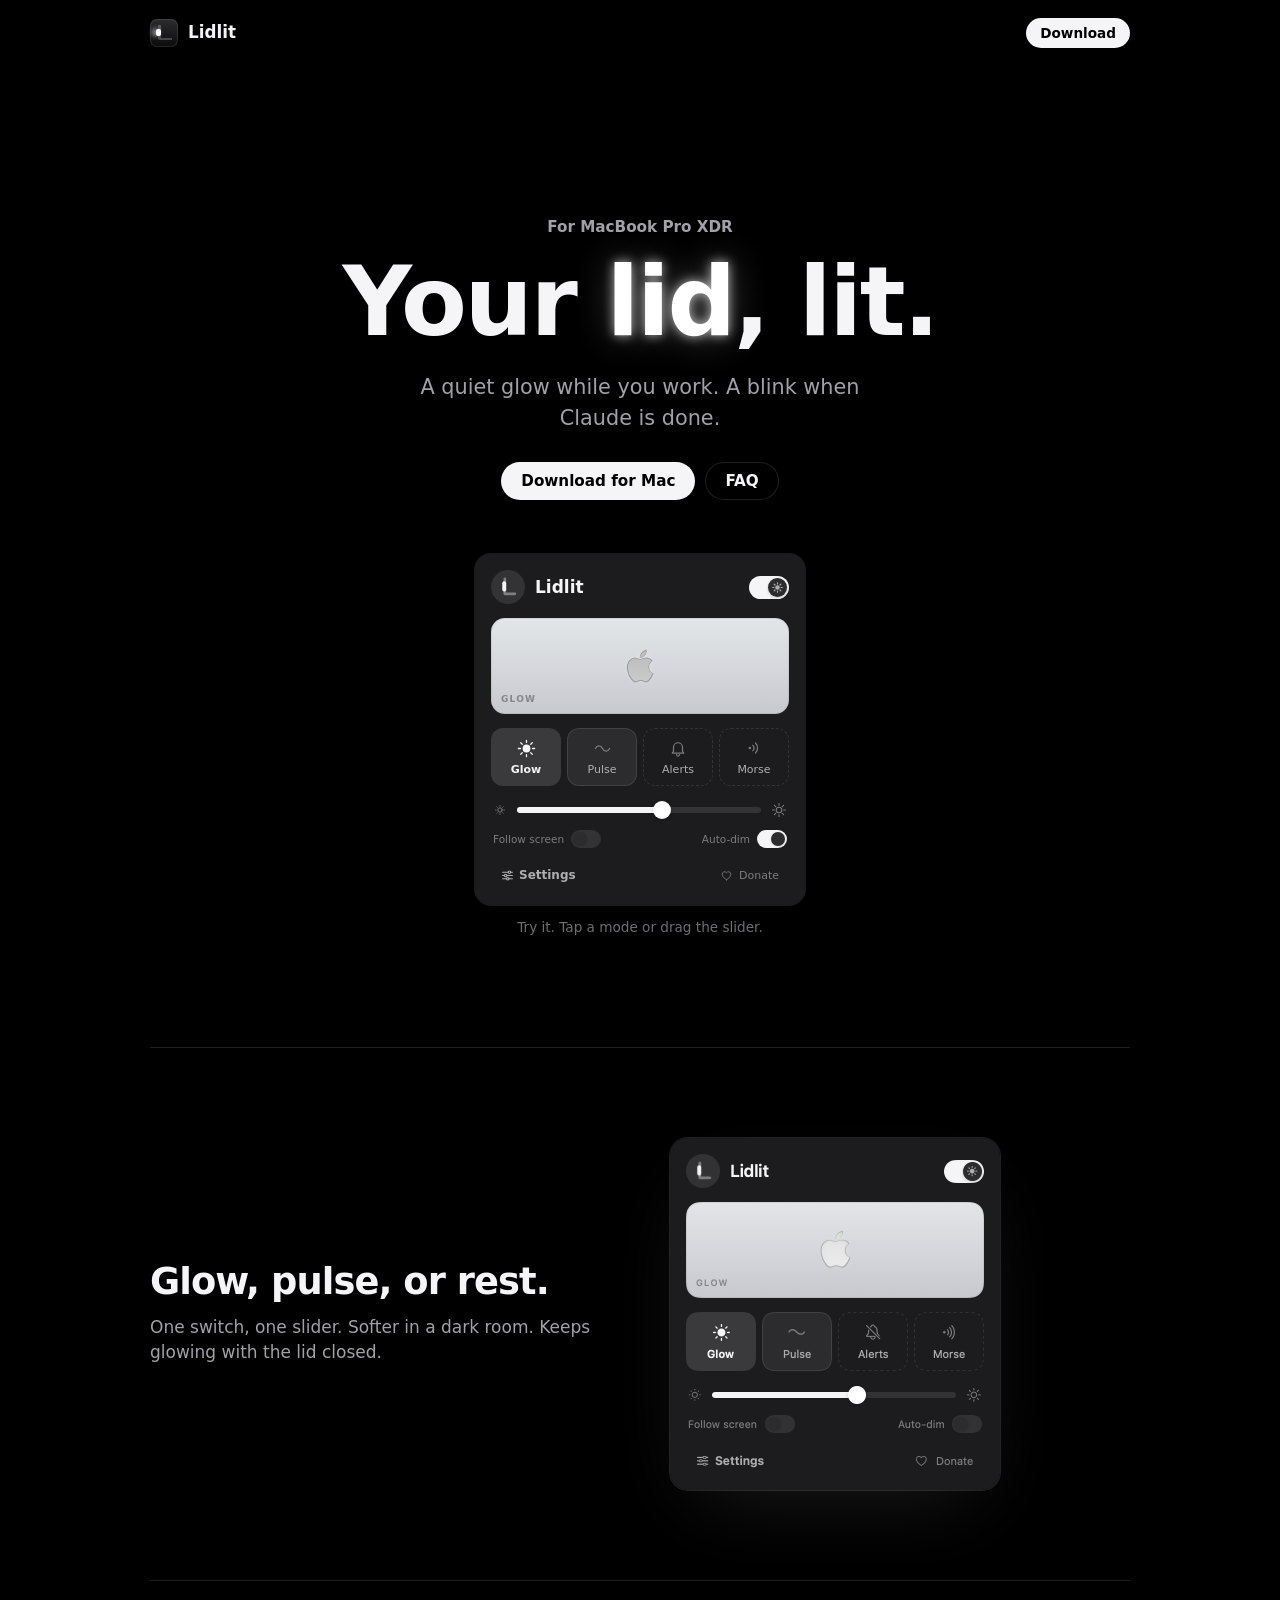
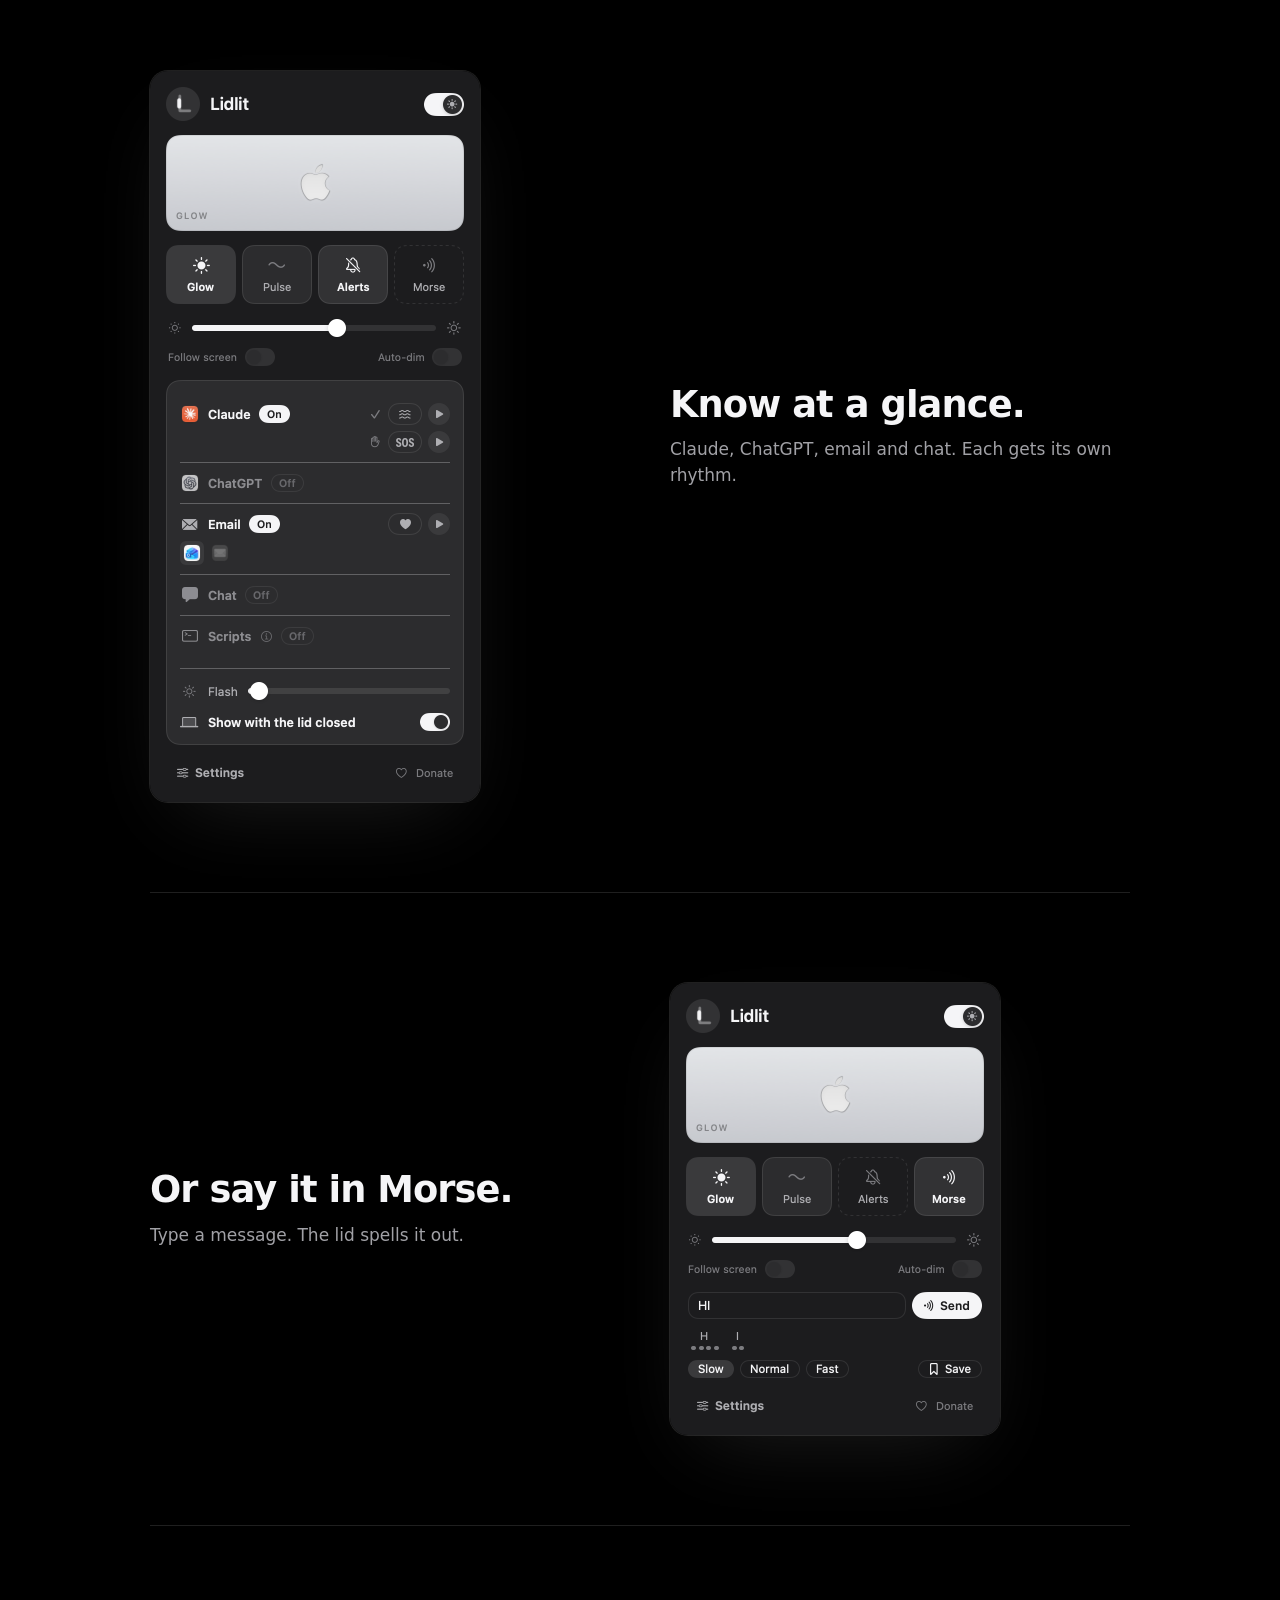
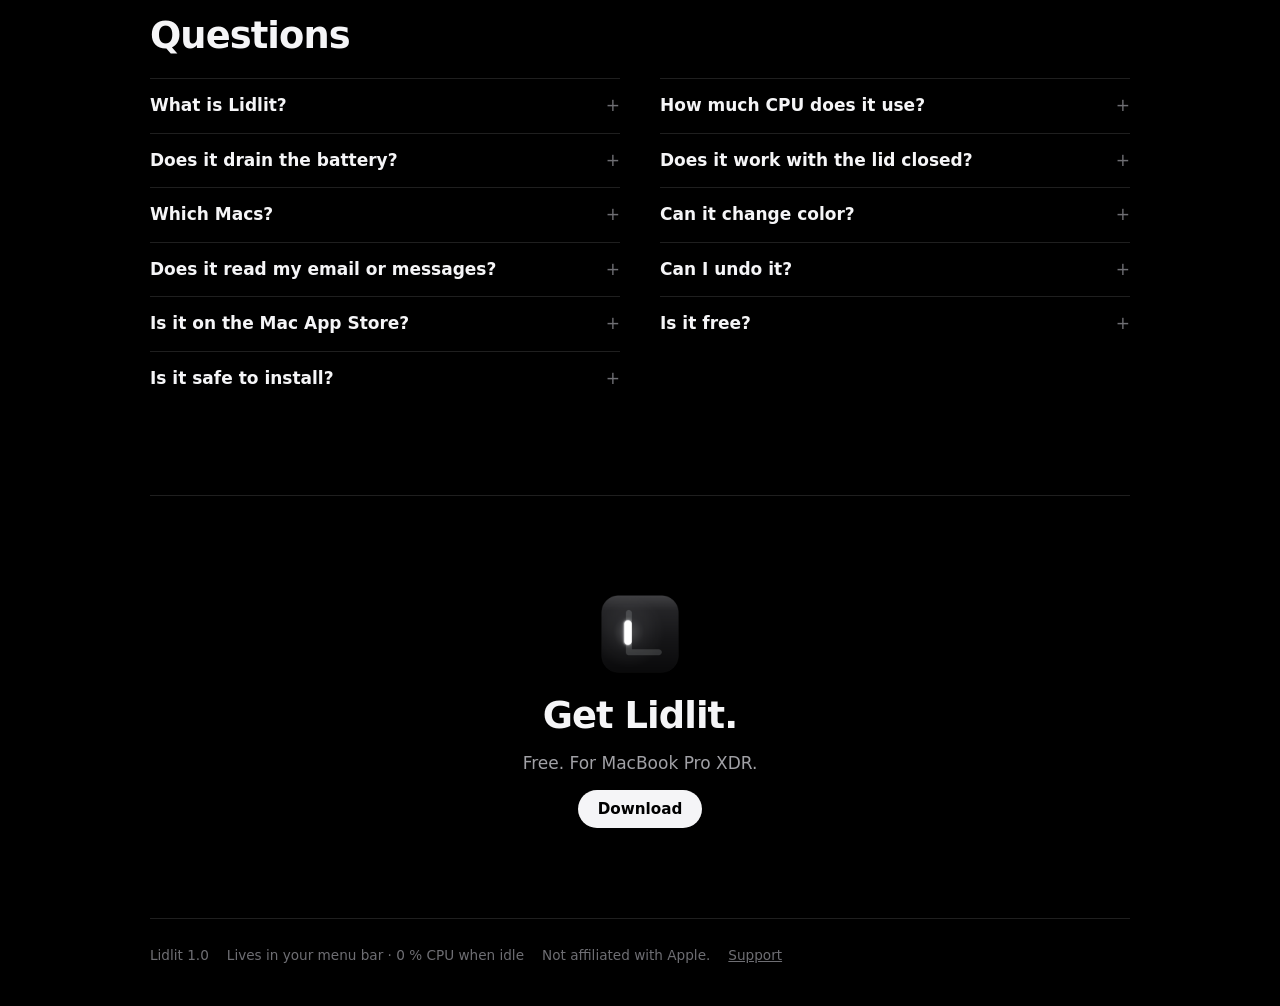
==== index.html @ 8b535ce6 "Unlit logo: darker polished metal Co-Authored-By: Claude Opus 5.5 <noreply@anthropic.com>" ====
<!doctype html>
<html lang="en">
<head>
<meta charset="utf-8">
<meta name="viewport" content="width=device-width, initial-scale=1, viewport-fit=cover">
<title>Lidlit – the glowing Apple logo on your MacBook Pro lid, made useful</title>
<meta name="description" content="Lidlit is a free macOS menu bar app that controls the glowing Apple logo on your MacBook Pro lid: a steady glow, a slow pulse, or a blink when Claude, ChatGPT, email or chat needs you. Free download.">
<link rel="canonical" href="https://lidlit.app/">
<meta name="robots" content="index, follow, max-image-preview:large">
<meta name="theme-color" content="#000000">
<meta name="application-name" content="Lidlit">
<meta property="og:type" content="website">
<meta property="og:site_name" content="Lidlit">
<meta property="og:url" content="https://lidlit.app/">
<meta property="og:title" content="Lidlit – Your lid, lit.">
<meta property="og:description" content="The glowing logo on your MacBook Pro lid, made useful. A quiet glow while you work, a blink when Claude is done. Free for macOS.">
<meta property="og:image" content="https://lidlit.app/img/og.png">
<meta property="og:image:width" content="1200">
<meta property="og:image:height" content="630">
<meta property="og:image:alt" content="Lidlit: Your lid, lit. The Lidlit menu bar panel with a lit logo preview.">
<meta property="og:locale" content="en_US">
<meta name="twitter:card" content="summary_large_image">
<meta name="twitter:title" content="Lidlit – Your lid, lit.">
<meta name="twitter:description" content="The glowing logo on your MacBook Pro lid, made useful. Free for macOS.">
<meta name="twitter:image" content="https://lidlit.app/img/og.png">
<meta name="twitter:image:alt" content="Lidlit: Your lid, lit.">
<link rel="icon" type="image/png" sizes="48x48" href="/img/favicon-48.png">
<link rel="icon" type="image/png" sizes="96x96" href="/img/favicon-96.png">
<link rel="apple-touch-icon" href="/apple-touch-icon.png">
<link rel="manifest" href="/site.webmanifest">
<link rel="alternate" type="text/markdown" href="/llms.txt" title="Lidlit for AI assistants">
<script type="application/ld+json">
[
 {
  "@context": "https://schema.org",
  "@type": "SoftwareApplication",
  "name": "Lidlit",
  "alternateName": "Lidlight",
  "description": "Lidlit is a free macOS menu bar app that controls the glowing Apple logo on your MacBook Pro lid: a steady glow, a slow pulse, or a blink when Claude, ChatGPT, email or chat needs you.",
  "url": "https://lidlit.app/",
  "applicationCategory": "UtilitiesApplication",
  "operatingSystem": "macOS 14 or later (MacBook Pro XDR with a lit logo, Apple silicon)",
  "softwareVersion": "1.0",
  "downloadUrl": "https://github.com/Lafsen/lidlit-site/releases/latest/download/Lidlit.dmg",
  "fileSize": "1.6MB",
  "image": "https://lidlit.app/img/icon-512.png",
  "screenshot": [
   "https://lidlit.app/img/app-main.png",
   "https://lidlit.app/img/app-notifications.png",
   "https://lidlit.app/img/app-morse-menu.png"
  ],
  "offers": {
   "@type": "Offer",
   "price": "0",
   "priceCurrency": "USD"
  },
  "featureList": [
   "Glow, pulse, or follow the screen brightness",
   "Auto-dim to room light",
   "Blink when Claude Code or Codex finishes or needs you",
   "Blink for new email and chat messages",
   "Morse code messages",
   "Schedule",
   "Keeps glowing with the lid closed",
   "Command-line tool and URL scheme"
  ]
 },
 {
  "@context": "https://schema.org",
  "@type": "WebSite",
  "name": "Lidlit",
  "alternateName": [
   "Lidlight",
   "lidlit.app"
  ],
  "url": "https://lidlit.app/"
 },
 {
  "@context": "https://schema.org",
  "@type": "FAQPage",
  "mainEntity": [
   {
    "@type": "Question",
    "name": "What is Lidlit?",
    "acceptedAnswer": {
     "@type": "Answer",
     "text": "A free menu bar app for macOS that controls the glowing Apple logo on the lid of a MacBook Pro XDR. It can glow steadily, pulse, follow your screen, blink when Claude, ChatGPT, email or chat needs you, and spell messages in Morse code."
    }
   },
   {
    "@type": "Question",
    "name": "How much CPU does it use?",
    "acceptedAnswer": {
     "@type": "Answer",
     "text": "None you can measure: 0.0 % at rest. While pulsing, macOS does the fading itself (about 2 % in its own brightness service)."
    }
   },
   {
    "@type": "Question",
    "name": "Does it drain the battery?",
    "acceptedAnswer": {
     "@type": "Answer",
     "text": "Lidlit itself barely does anything. The light uses a little power, like any LED, and less at lower brightness. Turn it off any time."
    }
   },
   {
    "@type": "Question",
    "name": "Does it work with the lid closed?",
    "acceptedAnswer": {
     "@type": "Answer",
     "text": "Yes. With the lid closed, the laptop button on the lid preview keeps it glowing, and alerts can still flash on their own."
    }
   },
   {
    "@type": "Question",
    "name": "Which Macs?",
    "acceptedAnswer": {
     "@type": "Answer",
     "text": "MacBook Pro XDR with a lit logo, macOS 14 or later."
    }
   },
   {
    "@type": "Question",
    "name": "Can it change color?",
    "acceptedAnswer": {
     "@type": "Answer",
     "text": "No. The logo has a single white light, so signals use rhythm instead."
    }
   },
   {
    "@type": "Question",
    "name": "Does it read my email or messages?",
    "acceptedAnswer": {
     "@type": "Answer",
     "text": "No. It only sees the unread count on an app's Dock icon, and only for apps you turn on. Nothing leaves your Mac."
    }
   },
   {
    "@type": "Question",
    "name": "Can I undo it?",
    "acceptedAnswer": {
     "@type": "Answer",
     "text": "Yes. Reset hands the light back to macOS, and quitting leaves it as it is."
    }
   },
   {
    "@type": "Question",
    "name": "Is it on the Mac App Store?",
    "acceptedAnswer": {
     "@type": "Answer",
     "text": "No. The App Store doesn't allow apps that drive the logo light, so Lidlit is a direct download from this site."
    }
   },
   {
    "@type": "Question",
    "name": "Is it free?",
    "acceptedAnswer": {
     "@type": "Answer",
     "text": "Yes, and it stays free. If you'd like to chip in anyway, you can support Lidlit."
    }
   },
   {
    "@type": "Question",
    "name": "Is it safe to install?",
    "acceptedAnswer": {
     "@type": "Answer",
     "text": "Yes. Lidlit is signed with an Apple Developer ID and notarized by Apple, so it opens like any other Mac app. It runs on your Mac only and sends nothing anywhere."
    }
   }
  ]
 }
]
</script>
<style>
/* Night page: black and white only. The word "lid" is the light — every demo drives it. */
:root {
  --bg: #000; --surface: #0f0f10; --plate: #0a0a0b; --ink: #f5f5f7; --ink-2: #a1a1a6; --ink-3: #6e6e73;
  --hair: rgba(255,255,255,.12); --btn: #f5f5f7; --btn-ink: #000;
  --font: -apple-system, BlinkMacSystemFont, "SF Pro Display", "SF Pro Text", "Helvetica Neue", system-ui, sans-serif;
  --mono: ui-monospace, "SF Mono", Menlo, monospace;
  color-scheme: dark;
}
* { box-sizing: border-box; }
html { -webkit-text-size-adjust: 100%; }
body { margin: 0; background: var(--bg); color: var(--ink); font: 400 17px/1.5 var(--font);
  padding-left: max(20px, env(safe-area-inset-left)); padding-right: max(20px, env(safe-area-inset-right)); }
.wrap { max-width: 980px; margin: 0 auto; }
a { color: inherit; }
h1, h2 { margin: 0; letter-spacing: -.025em; text-wrap: balance; }
h1 { font-size: clamp(3.2rem, 9vw, 6rem); line-height: 1.03; font-weight: 700; }
h2 { font-size: clamp(1.6rem, 3.4vw, 2.3rem); line-height: 1.1; font-weight: 650; }
p { margin: 0; }
.muted { color: var(--ink-2); }
:focus-visible { outline: 2px solid var(--ink); outline-offset: 3px; border-radius: 8px; }

/* The light: a word that goes from unlit grey to glowing white. */
.glow { --e: 58; --g: 0; color: rgb(var(--e), var(--e), var(--e));
  text-shadow: 0 0 calc(var(--g) * 14px) rgba(255,255,255, calc(var(--g) * .85)),
               0 0 calc(var(--g) * 42px) rgba(255,255,255, calc(var(--g) * .35));
  transition-property: color, text-shadow; transition-timing-function: ease-in-out; transition-duration: .5s; }

/* Nav */
nav { display: flex; align-items: center; gap: 10px; padding-block: 18px; }
.mark { width: 28px; height: 28px; border-radius: 7px; position: relative; background: linear-gradient(#2c2c2f, #0b0b0c);
  box-shadow: inset 0 0 0 1px rgba(255,255,255,.1); }
.mark::before { content: ""; position: absolute; left: 8px; top: 6px; right: 6px; bottom: 7px;
  border-left: 3px solid rgba(255,255,255,.22); border-bottom: 2.5px solid rgba(255,255,255,.22); border-bottom-left-radius: 2px; }
.mark::after { content: ""; position: absolute; left: 6px; top: 10px; height: 7px; width: 5px; border-radius: 2px; background: #fff; box-shadow: -3px 0 5px rgba(255,255,255,.75); }
nav .name { font-weight: 600; font-size: 1.05rem; }
nav .spacer { flex: 1; }
.btn { display: inline-flex; align-items: center; gap: 8px; border: 0; border-radius: 999px; cursor: pointer;
  background: var(--btn); color: var(--btn-ink); font: 600 .95rem var(--font); padding: 10px 20px; text-decoration: none; }
.btn.small { padding: 7px 14px; font-size: .85rem; }
.btn.ghost { background: transparent; color: var(--ink); box-shadow: inset 0 0 0 1px var(--hair); }
.btn:hover { opacity: .85; }

/* Hero */
.hero { display: grid; justify-items: center; text-align: center; gap: 20px; padding-block: clamp(70px, 12vw, 150px) clamp(60px, 9vw, 110px); }
.hero .for { font-size: .95rem; font-weight: 600; color: var(--ink-2); margin-bottom: -6px; }
.hero .sub { font-size: clamp(1.05rem, 2.2vw, 1.3rem); color: var(--ink-2); max-width: 34ch; }
.hero .cta { display: flex; gap: 10px; flex-wrap: wrap; justify-content: center; margin-top: 8px; }

.shot { width: min(330px, 100%); height: auto; display: block; justify-self: center; border-radius: 18px;
  box-shadow: 0 0 0 1px var(--hair), 0 30px 80px -30px rgba(255,255,255,.12); }
.hero-shot { margin-top: 34px; }
.faq { display: grid; grid-template-columns: 1fr 1fr; gap: 0 40px; align-items: start; }
.faq .col { display: flex; flex-direction: column; }
.faq details { border-top: 1px solid var(--hair); padding-block: 14px; }
.faq summary { cursor: pointer; font-weight: 600; list-style: none; display: flex; justify-content: space-between; gap: 12px; }
.faq summary::-webkit-details-marker { display: none; }
.faq summary::after { content: "+"; color: var(--ink-3); font-weight: 400; }
.faq details[open] summary::after { content: "–"; }
.faq details p { color: var(--ink-2); margin-top: 8px; font-size: .95rem; }

/* Demos */
section { padding-block: clamp(50px, 8vw, 90px); border-top: 1px solid var(--hair); }
.demo { display: grid; grid-template-columns: 1fr 1fr; gap: clamp(24px, 5vw, 60px); align-items: center; }
.demo > * { min-width: 0; }
.demo .text { display: grid; gap: 12px; }
.plate { aspect-ratio: 16 / 10; border-radius: 20px; background: radial-gradient(120% 90% at 50% 40%, #141416, var(--plate));
  box-shadow: inset 0 0 0 1px var(--hair); display: grid; place-items: center; }
.plate .glow { font-size: clamp(3.4rem, 9vw, 5.6rem); font-weight: 700; letter-spacing: -.03em; }
.controls { display: flex; flex-wrap: wrap; gap: 8px; margin-top: 8px; }
.chip { border: 0; cursor: pointer; border-radius: 999px; padding: 6px 14px; font: 500 .88rem var(--font);
  background: transparent; color: var(--ink-2); box-shadow: inset 0 0 0 1px var(--hair); }
.chip[aria-pressed="true"] { background: var(--btn); color: var(--btn-ink); box-shadow: none; }
.signal-list { display: grid; gap: 8px; }
.signal { display: flex; align-items: center; justify-content: space-between; gap: 12px; padding: 12px 14px;
  border-radius: 14px; background: var(--surface); box-shadow: inset 0 0 0 1px var(--hair); cursor: pointer; border: 0;
  font: 500 .98rem var(--font); color: var(--ink); text-align: left; }
.signal .k { color: var(--ink-3); font-size: .85rem; font-weight: 400; }
.signal[aria-pressed="true"] { box-shadow: inset 0 0 0 1.5px var(--ink); }
.morse-row { display: flex; gap: 8px; margin-top: 8px; }
.morse-row input { flex: 1; min-width: 0; border: 0; border-radius: 12px; padding: 10px 12px; font: 600 1rem var(--mono);
  text-transform: uppercase; letter-spacing: .08em; background: var(--surface); color: var(--ink); box-shadow: inset 0 0 0 1px var(--hair); }
.track { display: flex; flex-wrap: wrap; gap: 10px; margin-top: 12px; min-height: 40px; }
.letter { display: grid; justify-items: center; gap: 4px; color: var(--ink-3); font: 600 .85rem var(--font); transition: color .15s; }
.letter.cur { color: var(--ink); }
.letter .syms { display: flex; gap: 3px; }
.sym { height: 4px; border-radius: 2px; background: var(--ink-3); opacity: .5; transition: background .1s, opacity .1s, height .1s; }
.sym.dot { width: 5px; } .sym.dash { width: 13px; }
.sym.sent { opacity: 1; background: var(--ink-2); }
.sym.lit { opacity: 1; background: var(--ink); height: 6px; box-shadow: 0 0 6px rgba(255,255,255,.7); }


/* Try-it panel: a working copy of the menu-bar panel (MenuView.swift), with Theme.swift's dark tokens. */
.try { display: grid; justify-items: center; gap: 12px; margin-top: 34px; }
.try .hint { color: var(--ink-3); font-size: .85rem; }
.panel { --c-canvas: #1c1c1e; --c-card: #2c2c2e; --c-ink: #f5f5f7; --c-ink2: #aeaeb2; --c-ink3: #7c7c80;
  --c-hair: rgba(255,255,255,.10); --c-div: rgba(255,255,255,.15); --c-strong: #f5f5f7; --c-on-strong: #1d1d1f;
  --c-soft: #3a3a3c; --c-accent-line: #d1d1d6;
  width: 330px; flex: none; text-align: left; background: var(--c-canvas); color: var(--c-ink);
  border-radius: 16px; padding: 16px; display: flex; flex-direction: column; gap: 14px;
  box-shadow: 0 0 0 1px rgba(255,255,255,.1), 0 24px 60px -24px rgba(0,0,0,.9);
  font: 400 13px/1.2 var(--font); -webkit-user-select: none; user-select: none; -webkit-tap-highlight-color: transparent; }
@media (max-width: 369px) { .panel { zoom: .88; } }
:where(.panel) button { font: inherit; color: inherit; background: none; border: 0; padding: 0; margin: 0; cursor: pointer; text-align: inherit; }
.panel [hidden] { display: none !important; }
/* Instant tooltips for icon-only controls. */
.panel [data-tip] { position: relative; }
.panel [data-tip]:hover::after, .panel [data-tip]:focus-visible::after { content: attr(data-tip); position: absolute; left: 50%; bottom: calc(100% + 6px); transform: translateX(-50%);
  white-space: nowrap; padding: 4px 8px; border-radius: 6px; background: #3a3a3c; color: #f5f5f7; font-size: 11px; font-weight: 400; line-height: 1.2;
  box-shadow: 0 2px 8px rgba(0,0,0,.4); pointer-events: none; z-index: 5; }
.panel .lp-row6 > [data-tip]:last-child:hover::after, .panel [data-tip].tip-r:hover::after, .panel [data-tip].tip-r:focus-visible::after { left: auto; right: 0; transform: none; }
.panel [data-tip].tip-w:hover::after, .panel [data-tip].tip-w:focus-visible::after { white-space: normal; width: max-content; max-width: 200px; text-align: left; }
.lp-i { display: block; flex: none; fill: none; stroke: currentColor; stroke-width: var(--sw, 1.6); stroke-linecap: round; stroke-linejoin: round; overflow: visible; }
.lp-i .f { fill: currentColor; stroke: none; }
.lp-i text { fill: currentColor; stroke: none; font: 800 9.5px var(--font); letter-spacing: -.2px; }
.lp-sp { flex: 1; min-width: 0; }

/* Header */
.lp-head { display: flex; align-items: center; gap: 10px; }
.lp-glyph { width: 34px; height: 34px; border-radius: 50%; background: var(--c-hair); display: grid; place-items: center; flex: none; color: var(--c-ink); }
.lp-t { flex: 1; min-width: 0; display: flex; align-items: center; }
.lp-title { font-size: 17px; font-weight: 600; }

/* Switches (GlowSwitch 40×23 with a symbol in the knob, MiniSwitch 30×18) */
.lp-switch { position: relative; width: 40px; height: 23px; border-radius: 999px; background: var(--c-hair); flex: none; transition: background .2s; }
.lp-switch[aria-checked="true"] { background: var(--c-strong); }
.lp-switch .k { position: absolute; top: 2px; left: 2px; width: 19px; height: 19px; border-radius: 50%; background: var(--c-card);
  box-shadow: 0 1px 3px rgba(0,0,0,.18); display: grid; place-items: center; color: var(--c-ink3); transition: transform .28s cubic-bezier(.34,1.4,.5,1); }
.lp-switch[aria-checked="true"] .k { transform: translateX(17px); color: var(--c-ink2); }
.lp-switch .k > * { grid-area: 1 / 1; }
.lp-switch[aria-checked="true"] .moon, .lp-switch[aria-checked="false"] .sun { visibility: hidden; }
.lp-mini { position: relative; display: block; width: 30px; height: 18px; border-radius: 999px; background: var(--c-hair); flex: none; transition: background .2s; }
.lp-mini::after { content: ""; position: absolute; top: 2px; left: 2px; width: 14px; height: 14px; border-radius: 50%; background: var(--c-card);
  box-shadow: 0 .5px 2px rgba(0,0,0,.15); transition: transform .25s cubic-bezier(.34,1.3,.5,1); }
.lp-mini.on { background: var(--c-strong); }
.lp-mini.on::after { transform: translateX(12px); }

/* Lid preview */
.lp-lid { position: relative; height: 96px; flex: none; border-radius: 14px; background: linear-gradient(rgb(227,230,232), rgb(199,201,207));
  box-shadow: inset 0 0 0 1px rgba(0,0,0,.08); display: grid; place-items: center; overflow: hidden; }
.lp-lbl { position: absolute; left: 10px; bottom: 10px; font-size: 9px; line-height: 1; font-weight: 600; letter-spacing: 1.2px; color: rgba(0,0,0,.35); }

/* Mode tiles (Glow, Pulse) and panel tiles (Alerts, Morse) */
.lp-modes { display: grid; grid-template-columns: repeat(4, 1fr); gap: 6px; }
/* A quiet invitation: a soft ring pulses around one tile a few times, until the first touch. */
.lp-mode.invite { animation: lp-invite 2.4s ease-out 3; }
@keyframes lp-invite { 0% { box-shadow: 0 0 0 0 rgba(255,255,255,.28); } 70%, 100% { box-shadow: 0 0 0 9px rgba(255,255,255,0); } }
@media (prefers-reduced-motion: reduce) { .lp-mode.invite { animation: none; } }
.lp-mode { display: flex; flex-direction: column; align-items: center; gap: 5px; padding: 10px 0; border-radius: 12px;
  background: var(--c-card); box-shadow: inset 0 0 0 1px var(--c-hair); color: var(--c-ink2); font-size: 11px; transition: background .12s; }
.lp-mode .ic { height: 20px; display: grid; place-items: center; color: var(--c-ink3); }
.lp-mode:hover { background: var(--c-hair); }
.lp-mode[aria-pressed="true"] { background: var(--c-soft); box-shadow: none; color: var(--c-ink); font-weight: 600; }
.lp-mode[aria-pressed="true"] .ic { color: var(--c-ink); }
/* PanelTile: outlined (dashed) when closed, so it reads differently from the modes; opens settings below without changing the light. */
.lp-ptile { display: flex; flex-direction: column; align-items: center; gap: 5px; padding: 9px 0; border-radius: 12px; border: 1px dashed var(--c-hair);
  color: var(--c-ink2); font-size: 11px; transition: background .12s; }
.lp-ptile .ic { height: 20px; display: grid; place-items: center; color: var(--c-ink3); }
.lp-ptile:hover { background: rgba(255,255,255,.04); }
.lp-ptile[aria-expanded="true"] { background: var(--c-hair); border-style: solid; color: var(--c-ink); font-weight: 600; }
.lp-ptile[aria-expanded="true"] .ic { color: var(--c-ink); }

/* Brightness */
.lp-bright { display: flex; flex-direction: column; gap: 10px; padding: 0 2px; }
.lp-srow { display: flex; align-items: center; gap: 10px; color: var(--c-ink3); }
.lp-slider { position: relative; flex: 1; min-width: 0; height: 20px; cursor: pointer; touch-action: none; --f: .5; }
.lp-slider::before { content: ""; position: absolute; left: 0; right: 0; top: 7px; height: 6px; border-radius: 3px; background: var(--c-hair); }
.lp-slider .fill { position: absolute; left: 0; top: 7px; height: 6px; border-radius: 3px; background: var(--c-strong); width: max(6px, calc(100% * var(--f))); }
.lp-slider .knob { position: absolute; top: 1px; left: calc((100% - 18px) * var(--f)); width: 18px; height: 18px; border-radius: 50%; background: #fff;
  box-shadow: 0 1px 4px rgba(0,0,0,.15), inset 0 0 0 1px var(--c-hair); }
.lp-slider:focus-visible { outline: none; } .lp-slider:focus-visible .knob { outline: 2px solid var(--c-ink); outline-offset: 2px; }
.lp-arow { display: flex; align-items: center; gap: 8px; }
.lp-speed { display: flex; flex-direction: column; gap: 6px; }
.lp-speed > div { display: flex; gap: 5px; }
.lp-auto { display: flex; align-items: center; gap: 7px; font-size: 10.5px; color: var(--c-ink3); }

/* Pills */
.lp-pill { display: inline-flex; align-items: center; gap: 5px; padding: 6px 11px; border-radius: 999px; font-size: 12px; font-weight: 600;
  color: var(--c-ink); box-shadow: inset 0 0 0 1px var(--c-hair); white-space: nowrap; flex: none; transition: background .12s; }
.lp-pill:hover { background: var(--c-hair); }
.lp-pill.on { background: var(--c-soft); box-shadow: none; }
.lp-pill.pro { background: var(--c-strong); color: var(--c-on-strong); box-shadow: none; }
.lp-pill.pro:hover { background: var(--c-accent-line); }
.lp-pill.light { padding: 2px 10px; font-size: 11.5px; line-height: 14px; font-weight: 400; }

/* Menu bar: Settings · Donate */
.lp-bar { display: flex; align-items: center; gap: 4px; }
.lp-tab { display: inline-flex; align-items: center; gap: 5px; padding: 6px 10px; border-radius: 999px; font-size: 12px; font-weight: 600;
  color: var(--c-ink2); white-space: nowrap; flex: none; }
.lp-tab[aria-expanded="true"] { color: var(--c-ink); background: var(--c-hair); }
.lp-donate { display: inline-flex; align-items: center; gap: 6px; padding: 6px 10px; font-size: 11px; color: var(--c-ink3); text-decoration: none; white-space: nowrap; flex: none; }
.lp-donate:hover { color: var(--c-ink2); }

/* Menus */
.lp-card { display: flex; flex-direction: column; gap: 14px; padding: 14px; border-radius: 14px; background: var(--c-card); box-shadow: inset 0 0 0 1px var(--c-hair);
  animation: lp-in .22s ease-out; }
@keyframes lp-in { from { opacity: 0; transform: translateY(-6px); } }
@media (prefers-reduced-motion: reduce) { .lp-card { animation: none; } }
.lp-notifs { gap: 12px; }
.lp-label { font-size: 10px; font-weight: 600; letter-spacing: 1.1px; text-transform: uppercase; color: var(--c-ink3); }
.lp-div { height: 1px; flex: none; background: var(--c-div); }
.lp-settings { display: flex; flex-direction: column; gap: 12px; }
.lp-col { display: flex; flex-direction: column; gap: 10px; }
.lp-col8 { display: flex; flex-direction: column; gap: 8px; }
.lp-row { display: flex; align-items: center; gap: 10px; }
.lp-row6 { display: flex; align-items: center; gap: 6px; }
.lp-b { font-size: 12.5px; font-weight: 600; white-space: nowrap; }
.lp-ic18 { width: 18px; display: grid; place-items: center; color: var(--c-ink2); flex: none; }
.lp-onoff { font-size: 10.5px; font-weight: 600; padding: 2.5px 8px; border-radius: 999px; color: var(--c-ink3);
  box-shadow: inset 0 0 0 1px var(--c-hair); flex: none; }
.lp-onoff.on { background: var(--c-strong); color: var(--c-on-strong); box-shadow: none; }

/* Schedule windows */
.lp-rule { display: flex; flex-direction: column; gap: 8px; padding: 10px; border-radius: 12px; background: var(--c-canvas); box-shadow: inset 0 0 0 1px var(--c-hair); }
.lp-rule.off { opacity: .6; }
.lp-time { font: 400 12px var(--font); color: var(--c-ink); background: rgba(255,255,255,.06); border: 0; border-radius: 5px; padding: 2px 4px; color-scheme: dark; width: 54px; }
.lp-time::-webkit-calendar-picker-indicator { display: none; }
.lp-dash { color: var(--c-ink3); }
.lp-trash { color: var(--c-ink3); }
.lp-ichip { width: 26px; height: 24px; border-radius: 7px; display: grid; place-items: center; color: var(--c-ink3); box-shadow: inset 0 0 0 1px var(--c-hair); flex: none; }
.lp-ichip.on { background: var(--c-soft); color: var(--c-ink); box-shadow: none; }

/* Notifications */
.lp-srcs { position: relative; display: flex; flex-direction: column; }
.lp-src { position: relative; display: flex; flex-direction: column; gap: 6px; padding: 9px 0; }
.lp-src + .lp-src { border-top: 1px solid var(--c-div); }
.lp-src.dim { opacity: .75; }
.lp-src .top { display: flex; align-items: flex-start; gap: 8px; }
.lp-src .name { display: flex; align-items: center; gap: 8px; height: 22px; }
.lp-src .t { font-size: 12.5px; font-weight: 600; color: var(--c-ink2); white-space: nowrap; }
.lp-src.live .t { color: var(--c-ink); }
.lp-srcicon { width: 20px; height: 20px; display: grid; place-items: center; color: var(--c-ink2); flex: none; }
.lp-info { color: var(--c-ink3); }
.lp-cues { display: flex; flex-direction: column; align-items: flex-end; gap: 6px; margin-left: auto; }
.lp-cue { display: flex; align-items: center; gap: 6px; height: 22px; }
.lp-cue .kind { width: 14px; display: grid; place-items: center; color: var(--c-ink3); }
.lp-sig { width: 34px; height: 22px; border-radius: 999px; display: grid; place-items: center; color: var(--c-ink2); box-shadow: inset 0 0 0 1px var(--c-hair); }
.lp-sig.open { background: var(--c-soft); box-shadow: none; }
.lp-play { width: 22px; height: 22px; border-radius: 50%; display: grid; place-items: center; background: var(--c-soft); color: var(--c-ink2); }
.lp-pats { display: grid; grid-template-columns: repeat(3, 1fr); gap: 6px; padding-top: 2px; }
.lp-pat { display: flex; align-items: center; justify-content: center; gap: 5px; padding: 6px 2px; border-radius: 8px; background: var(--c-canvas);
  color: var(--c-ink2); font-size: 10.5px; white-space: nowrap; overflow: hidden; }
.lp-pat.on { background: var(--c-soft); color: var(--c-ink); }
.lp-flow { display: flex; flex-wrap: wrap; gap: 6px; }
.lp-mchip { display: inline-flex; align-items: center; gap: 5px; padding: 4px 8px; border-radius: 999px; background: var(--c-canvas);
  color: var(--c-ink2); font-size: 10.5px; }
.lp-mchip.on { background: var(--c-soft); color: var(--c-ink); }
.lp-flash { display: flex; align-items: center; gap: 10px; }
.lp-flash > span { font-size: 12px; color: var(--c-ink2); }
.lp-flash .lp-ic18 { color: var(--c-ink3); }
.lp-pop { position: absolute; z-index: 5; top: calc(100% - 6px); left: 0; width: 250px; padding: 12px; border-radius: 10px; background: #323234;
  box-shadow: 0 0 0 1px rgba(255,255,255,.1), 0 10px 30px rgba(0,0,0,.5); display: flex; flex-direction: column; gap: 8px; -webkit-user-select: text; user-select: text; }
.lp-pop p { font-size: 12px; line-height: 1.3; color: var(--c-ink); }
.lp-pop code { font: 11.5px var(--mono); color: var(--c-ink); background: var(--c-canvas); padding: 4px 8px; border-radius: 6px; }
.lp-pop .copy { font-size: 11px; font-weight: 600; color: var(--c-ink2); }
.lp-pop small { font-size: 11px; color: var(--c-ink3); }

/* Morse (under the brightness row while the Morse panel is open) */
.lp-morse { display: flex; flex-direction: column; gap: 12px; padding: 0 2px; animation: lp-in .22s ease-out; }
@media (prefers-reduced-motion: reduce) { .lp-morse { animation: none; } }
.lp-minput { flex: 1; min-width: 0; font: 400 12.5px var(--font); color: var(--c-ink); background: var(--c-canvas); border: 0; border-radius: 10px;
  padding: 6px 10px; box-shadow: inset 0 0 0 1px var(--c-hair); outline: none; text-transform: uppercase; -webkit-user-select: text; user-select: text; }
.lp-minput::placeholder { color: var(--c-ink3); }
.lp-minput:focus-visible { box-shadow: inset 0 0 0 1px var(--c-ink3); }
.lp-mtrack { display: flex; flex-wrap: wrap; gap: 7px; }
.lp-letter { display: flex; flex-direction: column; align-items: center; gap: 3px; padding: 2px 3px; border-radius: 6px; font-size: 11px; color: var(--c-ink2); }
.lp-letter.cur { background: var(--c-soft); color: var(--c-ink); font-size: 11.5px; font-weight: 600; }
.lp-letter.up { color: var(--c-ink3); }
.lp-syms { display: flex; align-items: center; gap: 2.5px; height: 6px; }
.lp-sym { width: 5px; height: 4px; border-radius: 2px; background: var(--c-ink3); }
.lp-sym.dash { width: 12px; }
.lp-letter.up .lp-sym { opacity: .5; }
.lp-sym.sent { background: var(--c-ink2); }
.lp-sym.lit { background: var(--c-ink); height: 6px; box-shadow: 0 0 3px var(--c-accent-line); }
.lp-mspace { width: 6px; }
.lp-schip { display: inline-flex; align-items: center; gap: 6px; padding: 5px 10px; border-radius: 999px; box-shadow: inset 0 0 0 1px var(--c-hair); font-size: 11.5px; font-weight: 600; }
.lp-schip.on { background: var(--c-soft); box-shadow: none; }
.lp-schip button { display: inline-flex; align-items: center; gap: 5px; }
.lp-schip .x { color: var(--c-ink3); }

/* Lid logo: drawn only by renderLogo() (script below). */
/* Like the real lid: a polished mirror insert with a thin chamfer; light fills it from behind. */
.lp-logo { position: relative; width: 30px; height: 36px; }
.lp-logo i { position: absolute; inset: 0; -webkit-mask: url(img/logo-mask.png) center / contain no-repeat; mask: url(img/logo-mask.png) center / contain no-repeat; }
.lp-logo .edge { inset: -.8px; background: rgba(0,0,0,.28); filter: blur(.35px); }
.lp-logo .mirror { background: linear-gradient(#383838, #666); }
.lp-logo .light { background: #fff; opacity: 0; }

/* Download */
.download { text-align: center; display: grid; justify-items: center; gap: 14px; }
.steps { display: flex; gap: 22px; flex-wrap: wrap; justify-content: center; color: var(--ink-2); font-size: .92rem; }
.steps b { color: var(--ink); font-weight: 600; margin-right: 4px; }
footer { border-top: 1px solid var(--hair); padding-block: 26px 40px; display: flex; gap: 18px; flex-wrap: wrap;
  color: var(--ink-3); font-size: .85rem; }

@media (max-width: 760px) { .demo { grid-template-columns: 1fr; } .demo .visual { order: -1; } .faq { grid-template-columns: 1fr; } }
@media (prefers-reduced-motion: reduce) { .glow { transition-duration: 0s !important; } }
</style>
</head>
<body>
<div class="wrap">
  <nav>
    <span class="mark" aria-hidden="true"></span>
    <span class="name">Lidlit</span>
    <span class="spacer"></span>
    <a class="btn small" href="https://github.com/Lafsen/lidlit-site/releases/latest/download/Lidlit.dmg">Download</a>
  </nav>

  <div class="hero">
    <p class="for">For MacBook Pro XDR</p>
    <h1>Your <span class="glow">lid</span>, lit.</h1>
    <p class="sub">A quiet glow while you work. A blink when Claude is done.</p>
    <div class="cta">
      <a class="btn" href="https://github.com/Lafsen/lidlit-site/releases/latest/download/Lidlit.dmg">Download for Mac</a>
      <a class="btn ghost" href="#faq">FAQ</a>
    </div>
    <div class="try">
      <div class="panel" id="panel" aria-label="Try Lidlit">
        <div class="lp-head">
          <span class="lp-glyph" aria-hidden="true"><svg width="22" height="22" viewBox="0 0 18 18" fill="none" stroke="currentColor" stroke-linecap="round" stroke-linejoin="round"><path d="M6.4 2.4V14.6H14.6" stroke-width="2.2" opacity=".4"/><path d="M5.9 5.9V11.1" stroke-width="3.2"/></svg></span>
          <div class="lp-t"><div class="lp-title">Lidlit</div></div>
          <button class="lp-switch" id="power" data-act="power" role="switch" aria-checked="true" aria-label="Light"><span class="k"><i class="sun" data-i="sun.max.fill" data-s="11" data-w="bold"></i><i class="moon" data-i="moon.fill" data-s="10" data-w="bold"></i></span></button>
        </div>
        <div class="lp-lid"><div class="lp-logo-wrap" id="glowf"><div class="lp-logo" id="logo"></div></div><span class="lp-lbl" id="lbl">GLOW</span></div>
        <div class="lp-modes">
          <button class="lp-mode" data-act="mode" data-arg="steady" aria-pressed="true"><span class="ic"><i data-i="sun.max.fill" data-s="19"></i></span>Glow</button>
          <button class="lp-mode" data-act="mode" data-arg="breathe" aria-pressed="false"><span class="ic"><i data-i="alternatingcurrent" data-s="19"></i></span>Pulse</button>
          <button class="lp-ptile tip-w" data-act="tab" data-arg="notifications" aria-expanded="false" data-tip="Flash the logo when Claude, ChatGPT, mail or chat needs you"><span class="ic" id="bellic"></span>Alerts</button>
          <button class="lp-ptile tip-r tip-w" data-act="tab" data-arg="morse" aria-expanded="false" data-tip="Spell a message on the logo"><span class="ic"><i data-i="dot.radiowaves.right" data-s="18"></i></span>Morse</button>
        </div>
        <div class="lp-bright" id="bright">
          <div class="lp-srow" id="srow"><i data-i="sun.min" data-s="14"></i><div class="lp-slider" id="lvl" role="slider" tabindex="0" aria-label="Brightness"></div><i data-i="sun.max" data-s="16"></i></div>
          <div class="lp-arow">
            <div class="lp-speed" id="speed" hidden><div>
              <button class="lp-pill light" data-act="speed" data-arg="7">Slow</button><button class="lp-pill light" data-act="speed" data-arg="4.5">Calm</button><button class="lp-pill light" data-act="speed" data-arg="2.5">Quick</button>
            </div></div>
            <button class="lp-auto" id="follow" data-act="follow" role="switch" aria-checked="false" title="Brightness follows your screen, like macOS does">Follow screen <span class="lp-mini"></span></button>
            <span class="lp-sp"></span>
            <button class="lp-auto" id="auto" data-act="auto" role="switch" aria-checked="true" title="Dims the logo in a dark room">Auto-dim <span class="lp-mini on"></span></button>
          </div>
        </div>
        <div class="lp-morse" id="morse" hidden>
          <div class="lp-col8">
            <form class="lp-row6" id="mform"><input class="lp-minput" id="mtext" maxlength="24" value="HELLO" placeholder="TYPE A MESSAGE" aria-label="Message" autocomplete="off" autocapitalize="characters" spellcheck="false"><span id="msend"></span></form>
            <div class="lp-mtrack" id="mtrack"></div>
            <div class="lp-row6" id="mspeeds"></div>
          </div>
          <div class="lp-flow" id="saved" hidden title="Saved messages can also be a notification's signal"></div>
        </div>
        <div class="lp-card lp-notifs" id="d-notifications" hidden>
          <div class="lp-srcs" id="srcs"></div>
          <div class="lp-div"></div>
          <div class="lp-flash"><span class="lp-ic18"><i data-i="sun.max" data-s="14"></i></span><span>Flash</span><div class="lp-slider" id="flash" role="slider" tabindex="0" aria-label="Flash brightness"></div></div>
          <button class="lp-row" data-act="closedcues" role="switch" aria-checked="true"><span class="lp-ic18"><i data-i="laptopcomputer" data-s="17"></i></span><span class="lp-b">Show with the lid closed</span><span class="lp-sp"></span><span class="lp-mini on" id="closedcues"></span></button>
        </div>
        <div class="lp-bar">
          <button class="lp-tab" data-act="tab" data-arg="settings" aria-expanded="false"><i data-i="slider.horizontal.3" data-s="13" data-w="semibold"></i>Settings</button>
          <span class="lp-sp"></span>
          <a class="lp-donate" href="/support/" title="Lidlit is free. If you like it, you can chip in."><i data-i="heart" data-s="13"></i>Donate</a>
        </div>
        <div class="lp-settings" id="d-settings" hidden>
          <div class="lp-card">
            <div class="lp-col8">
              <div class="lp-row"><span class="lp-label">Schedule</span><span class="lp-sp"></span><button class="lp-pill" data-act="add"><i data-i="plus" data-s="13" data-w="semibold"></i>Add</button></div>
              <div class="lp-col8" id="rules" hidden></div>
            </div>
          </div>
          <div class="lp-row6" style="padding: 0 2px">
            <button class="lp-pill on" id="login" data-act="login" title="Start Lidlit when you log in"></button>
            <span class="lp-sp"></span>
            <button class="lp-pill" data-act="reset" title="Hand the logo back to macOS"><i data-i="arrow.counterclockwise" data-s="13" data-w="semibold"></i>Reset</button>
            <button class="lp-pill" data-act="quit" title="The logo keeps its current look after quitting"><i data-i="xmark" data-s="13" data-w="semibold"></i>Quit</button>
          </div>
        </div>
      </div>
      <p class="hint">Try it. Tap a mode or drag the slider.</p>
    </div>
  </div>

  <section id="modes">
    <div class="demo">
      <div class="text">
        <h2>Glow, pulse, or rest.</h2>
        <p class="muted">One switch, one slider. Softer in a dark room. Keeps glowing with the lid closed.</p>
      </div>
      <div class="visual"><img class="shot" src="img/app-main.png" width="330" alt="Main panel with Glow selected"></div>
    </div>
  </section>

  <section>
    <div class="demo">
      <div class="visual"><img class="shot" src="img/app-notifications.png" width="330" alt="Alerts: Claude, ChatGPT, Email, Chat and Scripts, each on or off with its own rhythm"></div>
      <div class="text">
        <h2>Know at a glance.</h2>
        <p class="muted">Claude, ChatGPT, email and chat. Each gets its own rhythm.</p>
      </div>
    </div>
  </section>

  <section>
    <div class="demo">
      <div class="text">
        <h2>Or say it in Morse.</h2>
        <p class="muted">Type a message. The lid spells it out.</p>
      </div>
      <div class="visual"><img class="shot" src="img/app-morse-menu.png" width="330" alt="Morse panel with a message and its dots and dashes"></div>
    </div>
  </section>

  <section id="faq">
    <h2 style="margin-bottom:22px">Questions</h2>
    <div class="faq">
      <details><summary>What is Lidlit?</summary><p>A free menu bar app for macOS that controls the glowing Apple logo on the lid of a MacBook Pro XDR. It can glow steadily, pulse, follow your screen, blink when Claude, ChatGPT, email or chat needs you, and spell messages in Morse code.</p></details>
      <details><summary>How much CPU does it use?</summary><p>None you can measure: 0.0 % at rest. While pulsing, macOS does the fading itself (about 2 % in its own brightness service).</p></details>
      <details><summary>Does it drain the battery?</summary><p>Lidlit itself barely does anything. The light uses a little power, like any LED, and less at lower brightness. Turn it off any time.</p></details>
      <details><summary>Does it work with the lid closed?</summary><p>Yes. With the lid closed, the laptop button on the lid preview keeps it glowing, and alerts can still flash on their own.</p></details>
      <details><summary>Which Macs?</summary><p>MacBook Pro XDR with a lit logo, macOS 14 or later.</p></details>
      <details><summary>Can it change color?</summary><p>No. The logo has a single white light, so signals use rhythm instead.</p></details>
      <details><summary>Does it read my email or messages?</summary><p>No. It only sees the unread count on an app's Dock icon, and only for apps you turn on. Nothing leaves your Mac.</p></details>
      <details><summary>Can I undo it?</summary><p>Yes. Reset hands the light back to macOS, and quitting leaves it as it is.</p></details>
      <details><summary>Is it on the Mac App Store?</summary><p>No. The App Store doesn't allow apps that drive the logo light, so Lidlit is a direct download from this site.</p></details>
      <details><summary>Is it free?</summary><p>Yes, and it stays free. If you'd like to chip in anyway, you can <a href="/support/">support Lidlit</a>.</p></details>
      <details><summary>Is it safe to install?</summary><p>Yes. Lidlit is signed with an Apple Developer ID and notarized by Apple, so it opens like any other Mac app. It runs on your Mac only and sends nothing anywhere.</p></details>
    </div>
  </section>

  <section id="download">
    <div class="download">
      <img src="img/icon.png" alt="" width="96" height="96" style="border-radius:22px">
      <h2>Get Lidlit.</h2>
      <p class="muted">Free. For MacBook Pro XDR.</p>
      <a class="btn" href="https://github.com/Lafsen/lidlit-site/releases/latest/download/Lidlit.dmg">Download</a>
    </div>
  </section>

  <footer>
    <span>Lidlit 1.0</span>
    <span>Lives in your menu bar · 0 % CPU when idle</span>
    <span>Not affiliated with Apple.</span>
    <a href="/support/" style="color:inherit">Support</a>
  </footer>
</div>

<script>
// The headline's "lid" breathes like the real light: unlit grey → glowing white.
(() => {
  const el = document.querySelector('h1 .glow');
  const reduce = matchMedia('(prefers-reduced-motion: reduce)').matches;
  function set(level, fade) {
    el.style.transitionDuration = (reduce ? 0 : fade) + 's';
    el.style.setProperty('--e', Math.round(58 + 197 * Math.min(1, Math.sqrt(level / .35))));
    el.style.setProperty('--g', level);
  }
  set(0, 0);
  if (reduce) { set(.85, 0); return; }
  let up = true;
  setTimeout(() => { set(.85, 2.2); setInterval(() => { up = !up; set(up ? .85 : 0, 2.2); }, 2400); }, 400);
})();
</script>

<script>
// Lid logo: the ONLY place that draws the preview's Apple logo (markup: #glowf > #logo, CSS: .lp-logo*).
// level: 0 = dark … 1 = full brightness.
function renderLogo(level) {
  const logo = document.getElementById('logo'), wrap = document.getElementById('glowf');
  if (!logo.firstChild) logo.innerHTML = '<i class="edge"></i><i class="mirror"></i><i class="light"></i>';
  // Same as the app: slider level → LED duty (≈7 % duty at 26 %), then
  // fill = how white the logo is, bloom = the tight glow that grows towards 100 %.
  const x = Math.min(1, Math.max(0, level)), duty = 85 * Math.pow(x, 1.9);
  const fill = Math.min(1, Math.sqrt(duty / 7)), bloom = Math.min(1, Math.sqrt(duty / 85));
  // Whiteness rises over the whole range and the glow mostly arrives in the top half,
  // so 50 % and 100 % look clearly different.
  const light = .15 + .85 * Math.pow(Math.min(1, duty / 85), .4), glow = bloom * bloom;
  logo.querySelector('.light').style.opacity = x > .01 ? light.toFixed(3) : 0;
  const a = ((.15 + .75 * glow) * fill).toFixed(3);
  wrap.style.filter = x > 0 ? `drop-shadow(0 0 ${(1 + 5 * glow).toFixed(1)}px rgba(255,255,255,${a}))` : 'none';
}
</script>
<script>
// The try-it panel: a working copy of MenuView.swift — same controls, rhythms and Morse timing as the app.
(() => {
  const $ = id => document.getElementById(id);
  const panel = $('panel');
  const esc = s => String(s).replace(/[&<>"']/g, c => `&#${c.charCodeAt(0)};`);

  // ---- SF Symbols, redrawn as SVG (24×24 grid). Stroke width follows the symbol weight.
  const rays = (r1, r2) => Array.from({ length: 8 }, (_, i) => {
    const a = i * Math.PI / 4, c = Math.cos(a), s = Math.sin(a), p = v => v.toFixed(2);
    return `M${p(12 + r1 * c)} ${p(12 + r1 * s)}L${p(12 + r2 * c)} ${p(12 + r2 * s)}`;
  }).join('');
  const bell = 'M6 16.6V11a6 6 0 0 1 12 0v5.6l1.7 2.1H4.3z';
  const ICONS = {
    'sun.max': `<circle cx="12" cy="12" r="4.2"/><path d="${rays(7, 9.8)}"/>`,
    'sun.max.fill': `<circle class="f" cx="12" cy="12" r="4.9"/><path d="${rays(7.6, 10.3)}"/>`,
    'sun.min': `<circle cx="12" cy="12" r="3.7"/><path d="${rays(6.6, 7.6)}"/>`,
    'moon.fill': '<path class="f" d="M19.8 14.6A8.3 8.3 0 0 1 9.4 4.2a8.3 8.3 0 1 0 10.4 10.4z"/>',
    'moon.zzz.fill': '<path class="f" d="M16.8 16.4A7 7 0 0 1 8 7.6a7 7 0 1 0 8.8 8.8z"/><path d="M13.5 3.5h3l-3 3.5h3M18 8.5h2.5L18 11.5h2.5"/>',
    'alternatingcurrent': '<path d="M3 12c2.25-4.6 6.75-4.6 9 0s6.75 4.6 9 0"/>',
    'display': '<rect class="f" x="4.2" y="5.2" width="15.6" height="9.9" rx=".6" opacity=".45"/><rect x="3" y="4" width="18" height="12.3" rx="2"/><path d="M12 16.3v3.2M8.5 20h7"/>',
    'slider.horizontal.3': '<path d="M3 6h10.2M17.8 6H21M3 12h3.2M10.8 12H21M3 18h7.2M14.8 18H21"/><circle cx="15.5" cy="6" r="2.3"/><circle cx="8.5" cy="12" r="2.3"/><circle cx="12.5" cy="18" r="2.3"/>',
    'bell': `<path d="${bell}"/><path d="M10 20.8a2 2 0 0 0 4 0"/>`,
    'bell.slash': `<path d="${bell}"/><path d="M10 20.8a2 2 0 0 0 4 0M4 3.5l16 17"/>`,
    'bell.slash.fill': `<path class="f" d="${bell}"/><path d="M10 20.8a2 2 0 0 0 4 0M4 3.5l16 17"/>`,
    'dot.radiowaves.right': '<circle class="f" cx="6.5" cy="12" r="1.7"/><path d="M10.4 8.4a5.2 5.2 0 0 1 0 7.2M14 5.3a9.6 9.6 0 0 1 0 13.4"/>',
    'plus': '<path d="M12 4.5v15M4.5 12h15"/>',
    'laptopcomputer': '<rect x="4.5" y="5" width="15" height="10.5" rx="1.3"/><path d="M1.8 18.7h20.4"/>',
    'checkmark': '<path d="M4.5 12.8l4.6 4.7L19.5 6.5"/>',
    'power': '<path d="M12 3.5v8M7.2 6.4a7.3 7.3 0 1 0 9.6 0"/>',
    'arrow.counterclockwise': '<path d="M11 4.8a7.4 7.4 0 1 1-7.3 8.6"/><path d="M13.3 2.3L10.8 4.8l2.5 2.5"/>',
    'xmark': '<path d="M6 6l12 12M18 6L6 18"/>',
    'heart': '<path d="M12 20s-8-4.7-8-10.5A4.4 4.4 0 0 1 12 7a4.4 4.4 0 0 1 8 2.5C20 15.3 12 20 12 20z"/>',
    'heart.fill': '<path class="f" d="M12 20.5s-8.5-5-8.5-11.1A4.7 4.7 0 0 1 12 6.6a4.7 4.7 0 0 1 8.5 2.8c0 6.1-8.5 11.1-8.5 11.1z"/>',
    'sparkles': '<path class="f" d="M10 4c.6 4 2.5 5.9 6.5 6.5-4 .6-5.9 2.5-6.5 6.5-.6-4-2.5-5.9-6.5-6.5C7.5 9.9 9.4 8 10 4zM18 14c.3 2 1.2 2.9 3.2 3.2-2 .3-2.9 1.2-3.2 3.2-.3-2-1.2-2.9-3.2-3.2 2-.3 2.9-1.2 3.2-3.2zM17.5 2.5c.2 1.3.8 1.9 2.1 2.1-1.3.2-1.9.8-2.1 2.1-.2-1.3-.8-1.9-2.1-2.1 1.3-.2 1.9-.8 2.1-2.1z"/>',
    'bubble.left.and.text.bubble.right': '<path d="M9.5 3.5h9a2.5 2.5 0 0 1 2.5 2.5v5a2.5 2.5 0 0 1-2.5 2.5H18v2.5L15 13.5"/><path d="M3 10.5A2.5 2.5 0 0 1 5.5 8h8a2.5 2.5 0 0 1 2.5 2.5v5a2.5 2.5 0 0 1-2.5 2.5H9l-3.5 3v-3A2.5 2.5 0 0 1 3 15.5z"/><path d="M6.5 11.8h6M6.5 14.6h4"/>',
    'envelope.fill': '<rect class="f" x="2.5" y="5" width="19" height="14" rx="2.2"/><path d="M3.5 6.5L12 13l8.5-6.5M3.5 18l6.3-6.2M20.5 18l-6.3-6.2" stroke="var(--c-card)" stroke-width="1.4"/>',
    'bubble.left.fill': '<path class="f" d="M6 3.5h12A3.5 3.5 0 0 1 21.5 7v7a3.5 3.5 0 0 1-3.5 3.5h-7.5l-5 4v-4.1A3.5 3.5 0 0 1 2.5 14V7A3.5 3.5 0 0 1 6 3.5z"/>',
    'terminal': '<rect x="2.5" y="4" width="19" height="16" rx="2.6"/><path d="M6.5 8.8l3 2.6-3 2.6M11.5 14.5h4.5"/>',
    'info.circle': '<circle cx="12" cy="12" r="9"/><circle class="f" cx="12" cy="7.9" r="1.2"/><path d="M10.4 11h1.6v6M10.2 17h3.6"/>',
    'hand.raised': '<path d="M8 12.5V6.3a1.3 1.3 0 0 1 2.6 0v5.2M10.6 11.5V4.8a1.3 1.3 0 0 1 2.6 0v6.7M13.2 11.5V6a1.3 1.3 0 0 1 2.6 0v6.2M15.8 12.2V8.6a1.3 1.3 0 0 1 2.6 0v6c0 3.6-2.5 6.2-6 6.2-2.3 0-3.8-1-5-2.8l-2.9-4.4a1.4 1.4 0 0 1 2.2-1.6L8 13.9"/>',
    'play.fill': '<path class="f" d="M7 4.6c0-.9 1-1.4 1.7-.9l10.6 7.4c.6.4.6 1.4 0 1.8L8.7 20.3c-.7.5-1.7 0-1.7-.9z"/>',
    'light.max': `<path class="f" d="M7.5 18a4.5 4.5 0 0 1 9 0z"/><path d="M4.5 18h15M12 6.5V9.5M5.7 9.2l2 2M18.3 9.2l-2 2M2.5 14.5h2.7M18.8 14.5h2.7"/>`,
    'water.waves': '<path d="M2.5 7.5c1.6-1.3 3.2-1.3 4.8 0s3.2 1.3 4.7 0 3.2-1.3 4.7 0 3.2 1.3 4.8 0M2.5 12c1.6-1.3 3.2-1.3 4.8 0s3.2 1.3 4.7 0 3.2-1.3 4.7 0 3.2 1.3 4.8 0M2.5 16.5c1.6-1.3 3.2-1.3 4.8 0s3.2 1.3 4.7 0 3.2-1.3 4.7 0 3.2 1.3 4.8 0"/>',
    'ellipsis': '<circle class="f" cx="5" cy="12" r="1.9"/><circle class="f" cx="12" cy="12" r="1.9"/><circle class="f" cx="19" cy="12" r="1.9"/>',
    'circle.dashed': '<circle cx="12" cy="12" r="8.5" stroke-dasharray="3.4 3.27" stroke-linecap="butt" transform="rotate(-11 12 12)"/>',
    'light.beacon.max': '<path d="M8 18.5V14a4 4 0 0 1 8 0v4.5M5.5 18.5h13M12 3v2.5M5 6l1.7 1.7M19 6l-1.7 1.7M2.5 12H5M19 12h2.5"/>',
    'sos': '<text x="12" y="15.4" text-anchor="middle">SOS</text>',
    'stop.fill': '<rect class="f" x="5.5" y="5.5" width="13" height="13" rx="2.4"/>',
    'bookmark': '<path d="M7.2 3.5h9.6a1.2 1.2 0 0 1 1.2 1.2v16l-6-4.3-6 4.3v-16a1.2 1.2 0 0 1 1.2-1.2z"/>',
    'bookmark.fill': '<path class="f" d="M7 3h10a1.5 1.5 0 0 1 1.5 1.5v17L12 16.9l-6.5 4.6v-17A1.5 1.5 0 0 1 7 3z"/>',
    'equal': '<path d="M5.5 9h13M5.5 15h13"/>',
    'trash': '<path d="M4 6.5h16M9.5 6.5V4.8a1 1 0 0 1 1-1h3a1 1 0 0 1 1 1v1.7M6.2 6.5l.9 12.8a1.6 1.6 0 0 0 1.6 1.5h6.6a1.6 1.6 0 0 0 1.6-1.5l.9-12.8M10 10.5v6.5M14 10.5v6.5"/>',
  };
  const WEIGHT = { regular: 1.6, semibold: 2.15, bold: 2.6 };
  const icon = (name, size, weight = 'regular') =>
    `<svg class="lp-i" viewBox="0 0 24 24" width="${size}" height="${size}" style="--sw:${WEIGHT[weight]}" aria-hidden="true">${ICONS[name]}</svg>`;
  panel.querySelectorAll('i[data-i]').forEach(el => {
    const t = document.createElement('template');
    t.innerHTML = icon(el.dataset.i, +el.dataset.s, el.dataset.w);
    const svg = t.content.firstChild; if (el.className) svg.classList.add(el.className);
    el.replaceWith(svg);
  });

  // ---- Model (Engine.swift / NotificationSources.swift)
  const MODES = { steady: 'Glow', breathe: 'Pulse', follow: 'Glow' };
  const blink = (on, off) => [[1, .05, on], [0, .06, off]];
  const rep = (a, n) => Array(n).fill(a).flat();
  const PAT = {
    doubleSwell: { t: 'Double swell', i: 'water.waves', s: [[1,.45,.3],[0,.45,.35],[1,.45,.3],[0,.45,.3]] },
    tripleBlink: { t: 'Triple blink', i: 'ellipsis', s: rep([...blink(.2,.2), ...blink(.2,.2), ...blink(.2,.7)], 2) },
    heartbeat: { t: 'Heartbeat', i: 'heart.fill', s: rep([...blink(.15,.15), ...blink(.15,.8)], 3) },
    longPulse: { t: 'Long pulse', i: 'circle.dashed', s: [[1,.8,1.4],[0,.8,.3]] },
    beacon: { t: 'Beacon', i: 'light.beacon.max', s: rep(blink(.5,.5), 5) },
    sos: { t: 'S·O·S', i: 'sos', s: (() => { const s = [...blink(.2,.2), ...blink(.2,.2), ...blink(.2,.5)], o = [...blink(.6,.2), ...blink(.6,.2), ...blink(.6,.5)]; return [...s, ...o, ...s]; })() },
  };
  const CUES = {
    'claude-done': { t: 'Claude finished', p: 'doubleSwell' }, 'claude-input': { t: 'Claude needs you', p: 'tripleBlink' },
    'chatgpt-done': { t: 'ChatGPT finished', p: 'longPulse' }, 'chatgpt-input': { t: 'ChatGPT needs you', p: 'sos' },
    'mail': { t: 'New email', p: 'heartbeat' }, 'message': { t: 'New chat message', p: 'longPulse' }, 'alert': { t: 'Alert', p: 'beacon' },
  };
  const SOURCES = [
    { id: 'claude', t: 'Claude', i: 'sparkles', cues: ['claude-done', 'claude-input'] },
    { id: 'chatgpt', t: 'ChatGPT', i: 'bubble.left.and.text.bubble.right', cues: ['chatgpt-done', 'chatgpt-input'] },
    { id: 'email', t: 'Email', i: 'envelope.fill', cues: ['mail'] },
    { id: 'chat', t: 'Chat', i: 'bubble.left.fill', cues: ['message'] },
    { id: 'scripts', t: 'Scripts', i: 'terminal', cues: ['alert'] },
  ];
  const MORSE = { A:'.-',B:'-...',C:'-.-.',D:'-..',E:'.',F:'..-.',G:'--.',H:'....',I:'..',J:'.---',K:'-.-',L:'.-..',M:'--',N:'-.',O:'---',P:'.--.',Q:'--.-',R:'.-.',S:'...',T:'-',U:'..-',V:'...-',W:'.--',X:'-..-',Y:'-.--',Z:'--..',
    0:'-----',1:'.----',2:'..---',3:'...--',4:'....-',5:'.....',6:'-....',7:'--...',8:'---..',9:'----.','.':'.-.-.-',',':'--..--','?':'..--..','!':'-.-.--','/':'-..-.','@':'.--.-.','-':'-....-',"'":'.----.','(':'-.--.',')':'-.--.-','&':'.-...',':':'---...','=':'-...-','+':'.-.-.','"':'.-..-.','Å':'.--.-','Ä':'.-.-','Ö':'---.' };

  const S = { on: true, mode: 'steady', lastOn: 'steady', level: 60, breath: 5, auto: true, drawer: '',
    live: { claude: true, email: true }, pattern: {}, cueMorse: {}, openCue: null, info: false, copied: false,
    cueLevel: 100, cuesClosed: true, login: true, rules: [], unit: .25, saved: [] };
  const patternFor = c => S.pattern[c] || CUES[c].p;
  let P = null, cursor = null, shown = .6;   // what's playing, the Morse position, the level on the lid

  // ---- Playback: steps are [level 0…1, fade s, hold s], like Engine.play
  function play(id, note, steps, peak, marks) {
    P = { id, note, steps, peak, marks, from: shown, t0: performance.now() / 1000 }; cursor = null; render();
  }
  function stop() { P = null; cursor = null; render(); }
  function sample(t) {
    let at = 0, prev = P.from;
    for (let i = 0; i < P.steps.length; i++) {
      const [l, f, h] = P.steps[i], v = l * P.peak;
      if (t < at + f) return [prev + (v - prev) * (t - at) / f, i];
      if (t < at + f + h) return [v, i];
      at += f + h; prev = v;
    }
    return null;
  }
  function fire(cue, override) {
    if (!override && S.cueMorse[cue]) return morse(S.cueMorse[cue], true);
    play(cue, null, [[0, .1, .15], ...PAT[override || patternFor(cue)].s], S.cueLevel / 100);
  }
  // Standard timing: dot 1 unit, dash 3, gap 1, letter gap 3, word gap 7. Messages flash at the slider's
  // level (at least 10 %), a notification's Morse at a fixed 60 %, like the app; then the logo returns to its mode.
  function morse(text, asNotification) {
    const u = Math.min(.4, Math.max(.18, S.unit)), f = .05, chars = [...text.toUpperCase()];
    const steps = [[0, .1, .6]], marks = {}; let lastWasLetter = false;
    chars.forEach((ch, ci) => {
      if (/\s/.test(ch)) { if (lastWasLetter) steps[steps.length - 1][2] += 4 * u; lastWasLetter = false; return; }
      const code = MORSE[ch]; if (!code) return;
      [...code].forEach((sym, si) => {
        marks[steps.length] = { char: ci, symbol: si };
        steps.push([1, f, (sym === '-' ? 3 * u : u) - f], [0, f, u - f]);
      });
      steps[steps.length - 1][2] += 2 * u; lastWasLetter = true;
    });
    const peak = asNotification ? .6 : Math.max(10, S.level) / 100;
    if (steps.length > 1) play('morse', chars.join(''), steps, peak, marks);
  }
  function base(t) {
    if (!S.on) return 0;
    const L = S.level / 100 * (S.auto ? .85 : 1);
    if (S.mode === 'breathe') return L * (.5 - .5 * Math.cos(t * 2 * Math.PI / (2 * Math.max(.75, S.breath / 2))));
    return S.mode === 'follow' ? .75 * (S.auto ? .85 : 1) : L;   // follows a typical screen brightness
  }
  function frame(ms) {
    const t = ms / 1000;
    if (P) {
      const r = sample(t - P.t0);
      if (!r) stop();
      else {
        shown = r[0];
        const m = P.marks && P.marks[r[1]];
        if (m && (!cursor || m.char !== cursor.char || m.symbol !== cursor.symbol)) { cursor = m; renderTrack(); }
      }
    }
    if (!P) shown += (base(t) - shown) * (S.mode === 'breathe' && S.on ? 1 : .12);
    if (!P && Math.abs(base(t) - shown) < .002) shown = base(t);   // settle exactly, so a dark logo is really dark
    renderLogo(Math.max(0, shown));
    requestAnimationFrame(frame);
  }

  // ---- Sliders (GlowSlider: 6 pt track, 18 pt knob)
  function slider(el, min, max, get, set) {
    el.innerHTML = '<span class="fill"></span><span class="knob"></span>';
    el.setAttribute('aria-valuemin', min); el.setAttribute('aria-valuemax', max);
    const show = () => { el.style.setProperty('--f', (get() - min) / (max - min)); el.setAttribute('aria-valuenow', get()); };
    const at = e => { const r = el.getBoundingClientRect(), p = Math.min(1, Math.max(0, (e.clientX - r.left - 9 * r.width / el.offsetWidth) / Math.max(1, r.width * (1 - 18 / el.offsetWidth))));
      set(Math.round(min + p * (max - min))); };
    el.addEventListener('pointerdown', e => { el.setPointerCapture(e.pointerId); at(e); el.onpointermove = at; });
    el.addEventListener('pointerup', () => { el.onpointermove = null; });
    el.addEventListener('keydown', e => {
      const d = { ArrowRight: 1, ArrowUp: 1, ArrowLeft: -1, ArrowDown: -1, PageUp: 10, PageDown: -10 }[e.key];
      if (d) { e.preventDefault(); set(Math.min(max, Math.max(min, get() + d))); }
    });
    return show;
  }
  const lvlShow = slider($('lvl'), 0, 100, () => S.level, v => { S.level = v; render(); });
  const flashShow = slider($('flash'), 10, 100, () => S.cueLevel, v => { S.cueLevel = v; flashShow(); });

  // ---- Rendering
  const pill = (act, arg, title, ic, cls = '') =>
    `<button class="lp-pill ${cls}" data-act="${act}"${arg != null ? ` data-arg="${esc(arg)}"` : ''}>${ic ? icon(ic, 13, 'semibold') : ''}${esc(title)}</button>`;
  const anyLive = () => SOURCES.some(s => S.live[s.id]);

  function render() {
    $('lbl').textContent = P ? (P.id === 'morse' ? 'MORSE' : 'CUE') : S.on ? MODES[S.mode].toUpperCase() : 'OFF';
    $('power').setAttribute('aria-checked', S.on);
    const glow = S.mode === 'steady' || S.mode === 'follow';
    panel.querySelectorAll('.lp-mode').forEach(b => b.setAttribute('aria-pressed', S.on && (b.dataset.arg === S.mode || (b.dataset.arg === 'steady' && glow))));
    $('follow').hidden = !(S.on && glow);
    $('follow').setAttribute('aria-checked', S.mode === 'follow');
    $('follow').lastElementChild.classList.toggle('on', S.mode === 'follow');
    $('srow').hidden = S.on && S.mode === 'follow';
    $('bright').hidden = !S.on;
    const br = S.on && S.mode === 'breathe';
    $('speed').hidden = !br;
    $('speed').querySelectorAll('button').forEach(b => b.classList.toggle('on', Math.abs(S.breath - b.dataset.arg) < 1));
    $('auto').setAttribute('aria-checked', S.auto);
    $('auto').lastElementChild.classList.toggle('on', S.auto);
    lvlShow(); flashShow();
    $('bellic').innerHTML = icon(anyLive() ? 'bell' : 'bell.slash', 18);
    // One menu open at a time: Alerts and Morse (tiles) or Settings (bottom bar). None of them changes the light.
    panel.querySelectorAll('[data-act="tab"]').forEach(b => b.setAttribute('aria-expanded', b.dataset.arg === S.drawer));
    [['settings', 'd-settings'], ['notifications', 'd-notifications'], ['morse', 'morse']].forEach(([k, id]) => {
      const open = k === S.drawer, d = $(id); if (d.hidden === open) d.hidden = !open;
    });
    renderSettings(); renderSources(); renderMorse();
  }

  function renderSettings() {
    $('login').className = 'lp-pill' + (S.login ? ' on' : '');
    $('login').innerHTML = icon(S.login ? 'checkmark' : 'power', 13, 'semibold') + 'At login';
    const rules = $('rules'); rules.hidden = !S.rules.length;
    const chip = (i, act, arg, ic, on, title) =>
      `<button class="lp-ichip${on ? ' on' : ''}" data-act="${act}" data-arg="${i}${arg != null ? ':' + arg : ''}" aria-label="${title}" data-tip="${title}">${icon(ic, 13)}</button>`;
    rules.innerHTML = S.rules.map((r, i) => `<div class="lp-rule${r.on ? '' : ' off'}">
      <div class="lp-row6"><button data-act="rule-on" data-arg="${i}" aria-label="Use this window"><span class="lp-mini${r.on ? ' on' : ''}"></span></button>
        <input class="lp-time" type="time" value="${r.start}" data-rule="${i}" data-k="start" aria-label="From"><span class="lp-dash">–</span>
        <input class="lp-time" type="time" value="${r.end}" data-rule="${i}" data-k="end" aria-label="To"><span class="lp-sp"></span>
        <button class="lp-trash" data-act="rule-del" data-arg="${i}" title="Remove this window">${icon('trash', 13)}</button></div>
      <div class="lp-row6" style="gap:4px">${chip(i, 'rule-mode', '', 'equal', r.mode === '', 'Keep the current mode')}${
        [['off', 'moon.zzz.fill', 'Logo off'], ['steady', 'sun.max.fill', 'Glow'], ['breathe', 'alternatingcurrent', 'Pulse'], ['follow', 'display', 'Glow, following the screen']]
          .map(([m, ic, t]) => chip(i, 'rule-mode', m, ic, r.mode === m, t)).join('')}<span class="lp-sp"></span>${
        chip(i, 'rule-mute', null, r.mute ? 'bell.slash.fill' : 'bell', r.mute, r.mute ? 'Notifications muted during this time' : 'Notifications on during this time')}</div></div>`).join('');
  }

  function renderSources() {
    const playingCue = c => P && (P.id === c || (P.id === 'morse' && S.cueMorse[c] === P.note));
    $('srcs').innerHTML = SOURCES.map(src => {
      const live = !!S.live[src.id], open = live && src.cues.includes(S.openCue);
      const cues = live ? `<div class="lp-cues">${src.cues.map(c => `<div class="lp-cue">${src.cues.length > 1
          ? `<span class="kind" title="${CUES[c].t}">${icon(c.endsWith('input') ? 'hand.raised' : 'checkmark', 12, 'semibold')}</span>` : ''}<button class="lp-sig${S.openCue === c ? ' open' : ''}" data-act="sig" data-arg="${c}" title="${esc(S.cueMorse[c] ? 'Morse: ' + S.cueMorse[c] : PAT[patternFor(c)].t)}">${
          icon(S.cueMorse[c] ? 'dot.radiowaves.right' : PAT[patternFor(c)].i, 13, 'semibold')}</button><button class="lp-play" data-act="play" data-arg="${c}" title="Try it on the logo">${
          icon(playingCue(c) ? 'light.max' : 'play.fill', 11, 'bold')}</button></div>`).join('')}</div>` : '';
      let picker = '';
      if (open) {
        const c = S.openCue, cur = patternFor(c), m = S.cueMorse[c];
        picker = `<div class="lp-col8" style="gap:6px;padding-top:2px"><div class="lp-pats">${Object.entries(PAT).map(([k, p]) =>
          `<button class="lp-pat${k === cur && !m ? ' on' : ''}" data-act="pat" data-arg="${c}:${k}">${icon(p.i, 12, 'semibold')}${p.t}</button>`).join('')}</div>${
          S.saved.length ? `<div class="lp-flow">${S.saved.map((t, i) => `<button class="lp-mchip${m === t ? ' on' : ''}" data-act="cuemorse" data-arg="${c}:${i}">${icon('dot.radiowaves.right', 12)}${esc(t)}</button>`).join('')}</div>` : ''}</div>`;
      }
      const info = src.id === 'scripts' ? `<button class="lp-info" data-act="info" aria-label="About Scripts">${icon('info.circle', 13)}</button>` : '';
      const pop = src.id === 'scripts' && S.info ? `<div class="lp-pop" id="pop"><p>Flash the logo from your own scripts, Shortcuts or automations.</p>
        <div class="lp-row6"><code>lidlit cue alert</code><button class="copy" data-act="copy">${S.copied ? 'Copied' : 'Copy'}</button></div>
        <small>Or open lidlit://cue/alert from Shortcuts.</small></div>` : '';
      return `<div class="lp-src${live ? ' live' : ' dim'}"><div class="top"><div class="name"><span class="lp-srcicon">${icon(src.i, 16)}</span><span class="t">${src.t}</span>${info}<button class="lp-onoff${live ? ' on' : ''}" data-act="live" data-arg="${src.id}" title="${live ? 'Flashes the logo. Click to turn off.' : 'Click to turn on.'}">${live ? 'On' : 'Off'}</button></div>${cues}</div>${picker}</div>${pop}`;
    }).join('');
    $('closedcues').classList.toggle('on', S.cuesClosed);
    $('closedcues').parentElement.setAttribute('aria-checked', S.cuesClosed);
  }

  const mtext = $('mtext');
  function renderTrack() {
    const playing = P && P.id === 'morse', text = playing ? P.note : mtext.value.toUpperCase(), cur = playing ? cursor : null;
    $('mtrack').innerHTML = [...text].map((ch, i) => {
      if (/\s/.test(ch)) return '<span class="lp-mspace"></span>';
      const code = MORSE[ch]; if (!code) return '';
      const st = !cur ? '' : i < cur.char ? 'done' : i === cur.char ? 'cur' : 'up';
      return `<span class="lp-letter ${st}">${esc(ch)}<span class="lp-syms">${[...code].map((s, si) => {
        const lit = st === 'cur' && si === cur.symbol, sent = st === 'done' || (st === 'cur' && si < cur.symbol);
        return `<i class="lp-sym${s === '-' ? ' dash' : ''}${lit ? ' lit' : sent ? ' sent' : ''}"></i>`; }).join('')}</span></span>`;
    }).join('');
  }
  function renderMorse() {
    const playing = P && P.id === 'morse', text = mtext.value.trim().toUpperCase();
    $('msend').innerHTML = playing ? pill('stop', null, 'Stop', 'stop.fill') : pill('send', null, 'Send', 'dot.radiowaves.right', 'pro');
    renderTrack();
    $('mtrack').hidden = !(playing || text);
    $('mspeeds').innerHTML = [['Slow', .35], ['Normal', .25], ['Fast', .18]].map(([t, u]) => pill('unit', u, t, null, 'light' + (Math.abs(S.unit - u) < .03 ? ' on' : ''))).join('')
      + '<span class="lp-sp"></span>' + pill('save', null, 'Save', S.saved.includes(text) ? 'bookmark.fill' : 'bookmark', 'light');
    $('mspeeds').lastElementChild.title = 'Keep this message to send again or use as a notification';
    $('saved').hidden = !S.saved.length;
    $('saved').innerHTML = S.saved.map((t, i) => {
      const on = playing && P.note === t;
      return `<span class="lp-schip${on ? ' on' : ''}"><button data-act="ssend" data-arg="${i}" title="Send on the logo">${icon(on ? 'light.max' : 'play.fill', 11, 'bold')}${esc(t)}</button><button class="x" data-act="sdel" data-arg="${i}" title="Remove">${icon('xmark', 10, 'bold')}</button></span>`;
    }).join('');
  }

  // ---- Actions
  const act = {
    power: () => { if (S.on) { S.lastOn = S.mode; S.on = false; } else { S.on = true; S.mode = S.lastOn; } },
    mode: m => { if (m === 'steady' && (S.mode === 'steady' || S.mode === 'follow') && S.on) return; S.mode = S.lastOn = m === 'steady' && S.glowFollows ? 'follow' : m; S.on = true; },
    follow: () => { S.glowFollows = S.mode !== 'follow'; S.mode = S.lastOn = S.glowFollows ? 'follow' : 'steady'; },
    speed: v => { S.breath = +v; },
    auto: () => { S.auto = !S.auto; },
    tab: t => { S.drawer = S.drawer === t ? '' : t; S.info = false; },
    add: () => { S.rules.push({ start: '22:00', end: '08:00', mode: 'off', mute: true, on: true }); },
    'rule-on': i => { S.rules[i].on = !S.rules[i].on; },
    'rule-del': i => { S.rules.splice(i, 1); },
    'rule-mode': a => { const [i, m] = a.split(':'); S.rules[i].mode = m; },
    'rule-mute': i => { S.rules[i].mute = !S.rules[i].mute; },
    login: () => { S.login = !S.login; },
    reset: () => { P = null; S.on = true; S.mode = S.lastOn = 'follow'; S.level = 100; S.auto = true; },
    quit: () => {},   // nothing to quit on a web page; the logo would keep its current look anyway
    live: id => { S.live[id] = !S.live[id]; if (!S.live[id] && SOURCES.find(s => s.id === id).cues.includes(S.openCue)) S.openCue = null; },
    sig: c => { S.openCue = S.openCue === c ? null : c; },
    play: c => fire(c),
    pat: a => { const [c, p] = a.split(':'); S.pattern[c] = p; delete S.cueMorse[c]; fire(c, p); },
    cuemorse: a => { const [c, i] = a.split(':'); S.cueMorse[c] = S.saved[i]; fire(c); },
    closedcues: () => { S.cuesClosed = !S.cuesClosed; },
    info: () => { S.info = !S.info; S.copied = false; },
    copy: () => { navigator.clipboard && navigator.clipboard.writeText('lidlit cue alert').catch(() => {}); S.copied = true; },
    send: () => morse(mtext.value),
    stop: () => stop(),
    unit: u => { S.unit = +u; },
    save: () => { const t = mtext.value.trim().toUpperCase(); if (t) S.saved = [t, ...S.saved.filter(x => x !== t)]; },
    ssend: i => { mtext.value = S.saved[i]; morse(S.saved[i]); },
    sdel: i => { const t = S.saved[i]; S.saved.splice(i, 1); for (const c in S.cueMorse) if (S.cueMorse[c] === t) delete S.cueMorse[c]; },
  };
  // Invite a first tap once the panel is in view: a soft ring on Pulse, three times, then never again.
  (() => {
    let done = false;
    const stopInvite = () => { done = true; panel.querySelectorAll('.invite').forEach(el => el.classList.remove('invite')); };
    panel.addEventListener('pointerdown', stopInvite, { once: true });
    const io = new IntersectionObserver(es => {
      if (!es.some(e => e.isIntersecting)) return;
      io.disconnect();
      setTimeout(() => {
        if (done) return;
        const t = panel.querySelector('.lp-mode[data-arg="breathe"]');
        if (t) { t.classList.add('invite'); t.addEventListener('animationend', stopInvite, { once: true }); }
      }, 1400);
    }, { threshold: .6 });
    io.observe(panel);
  })();
  panel.addEventListener('click', e => {
    const b = e.target.closest('[data-act]');
    if (S.info && !e.target.closest('#pop, [data-act="info"]')) { S.info = false; if (!b) render(); }
    if (!b || !panel.contains(b)) return;
    e.preventDefault();
    act[b.dataset.act](b.dataset.arg);
    render();
  });
  panel.addEventListener('change', e => {
    const el = e.target; if (!el.dataset.rule) return;
    S.rules[el.dataset.rule][el.dataset.k] = el.value;
  });
  mtext.addEventListener('input', () => {
    const p = mtext.selectionStart; mtext.value = mtext.value.toUpperCase(); mtext.setSelectionRange(p, p);
    renderMorse();
  });
  $('mform').addEventListener('submit', e => { e.preventDefault(); morse(mtext.value); });

  render();
  requestAnimationFrame(frame);
})();
</script>
<script>
// Two independent columns, so opening a question only moves the questions under it.
(() => { const f = document.querySelector('.faq'); if (!f) return;
  const items = [...f.querySelectorAll(':scope > details')];
  const cols = [document.createElement('div'), document.createElement('div')];
  cols.forEach(c => { c.className = 'col'; f.appendChild(c); });
  items.forEach((d, i) => cols[i % 2].appendChild(d)); })();
</script>
</body>
</html>
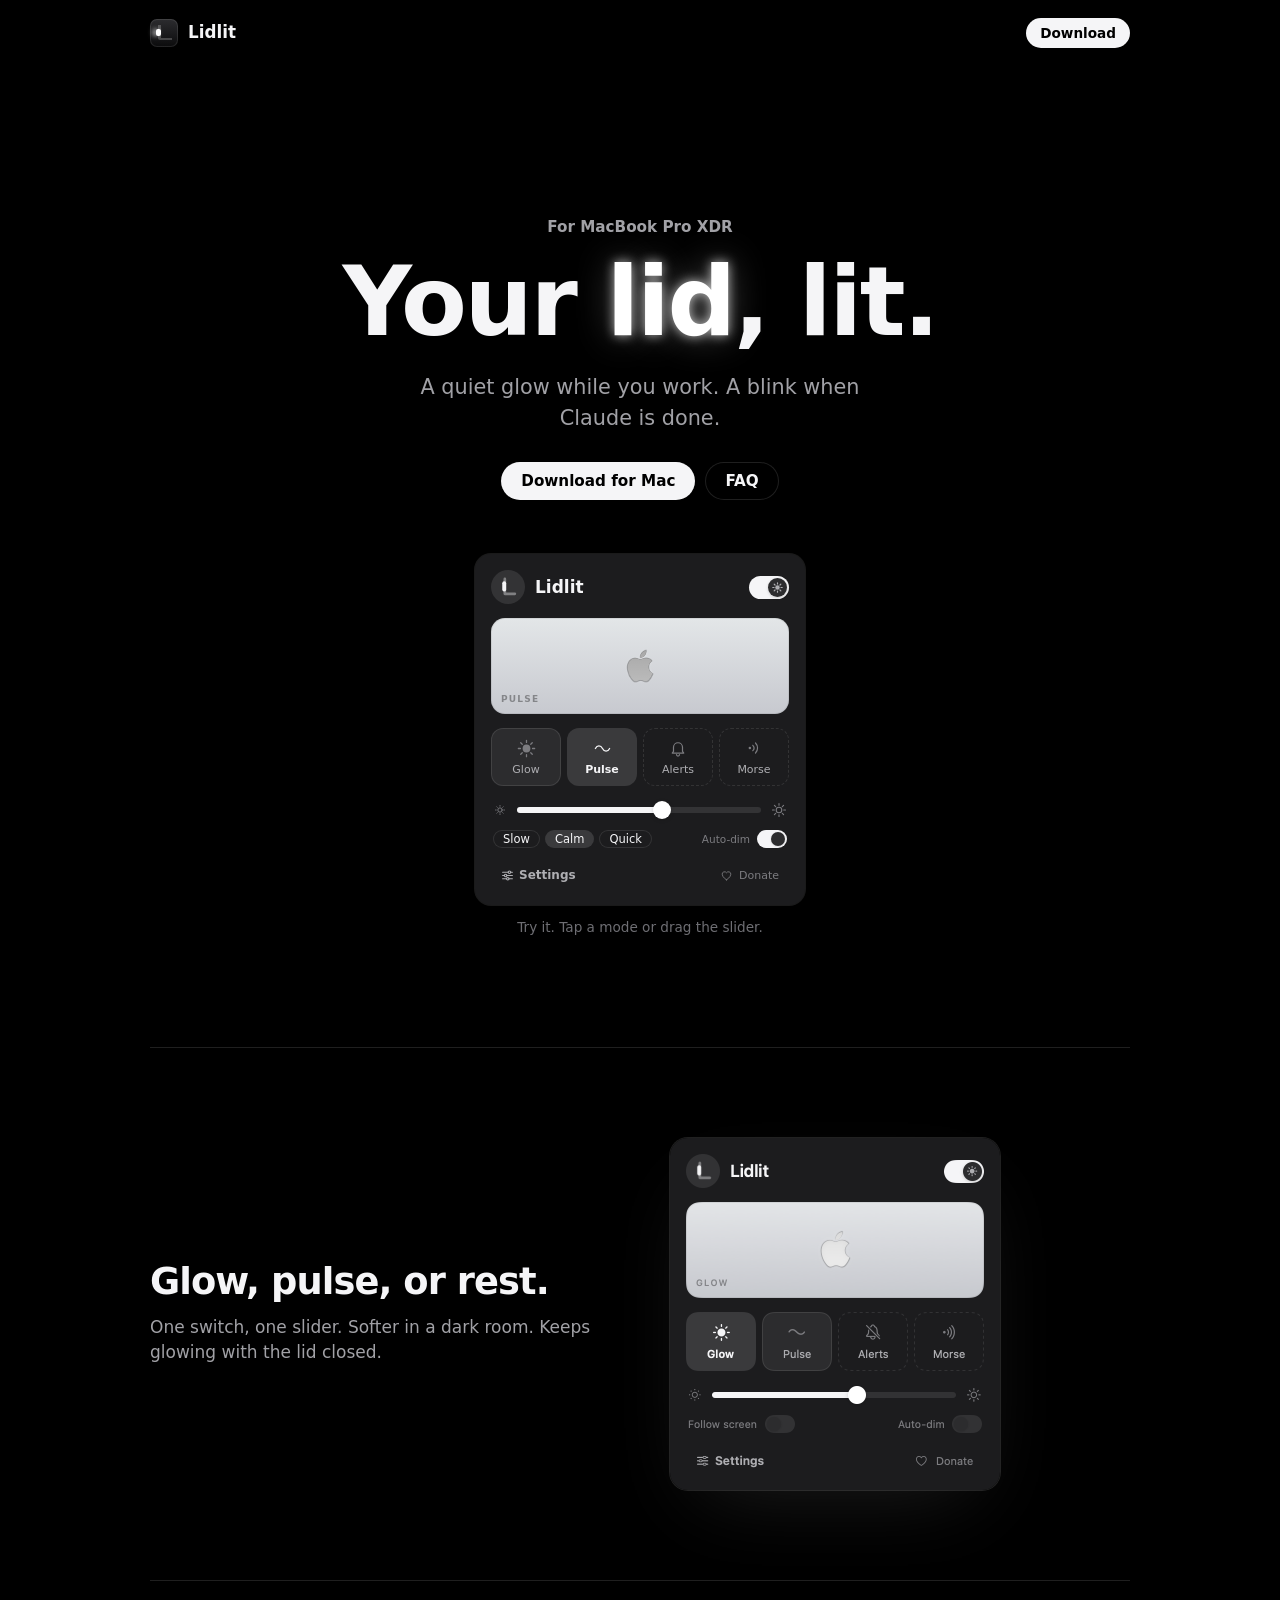
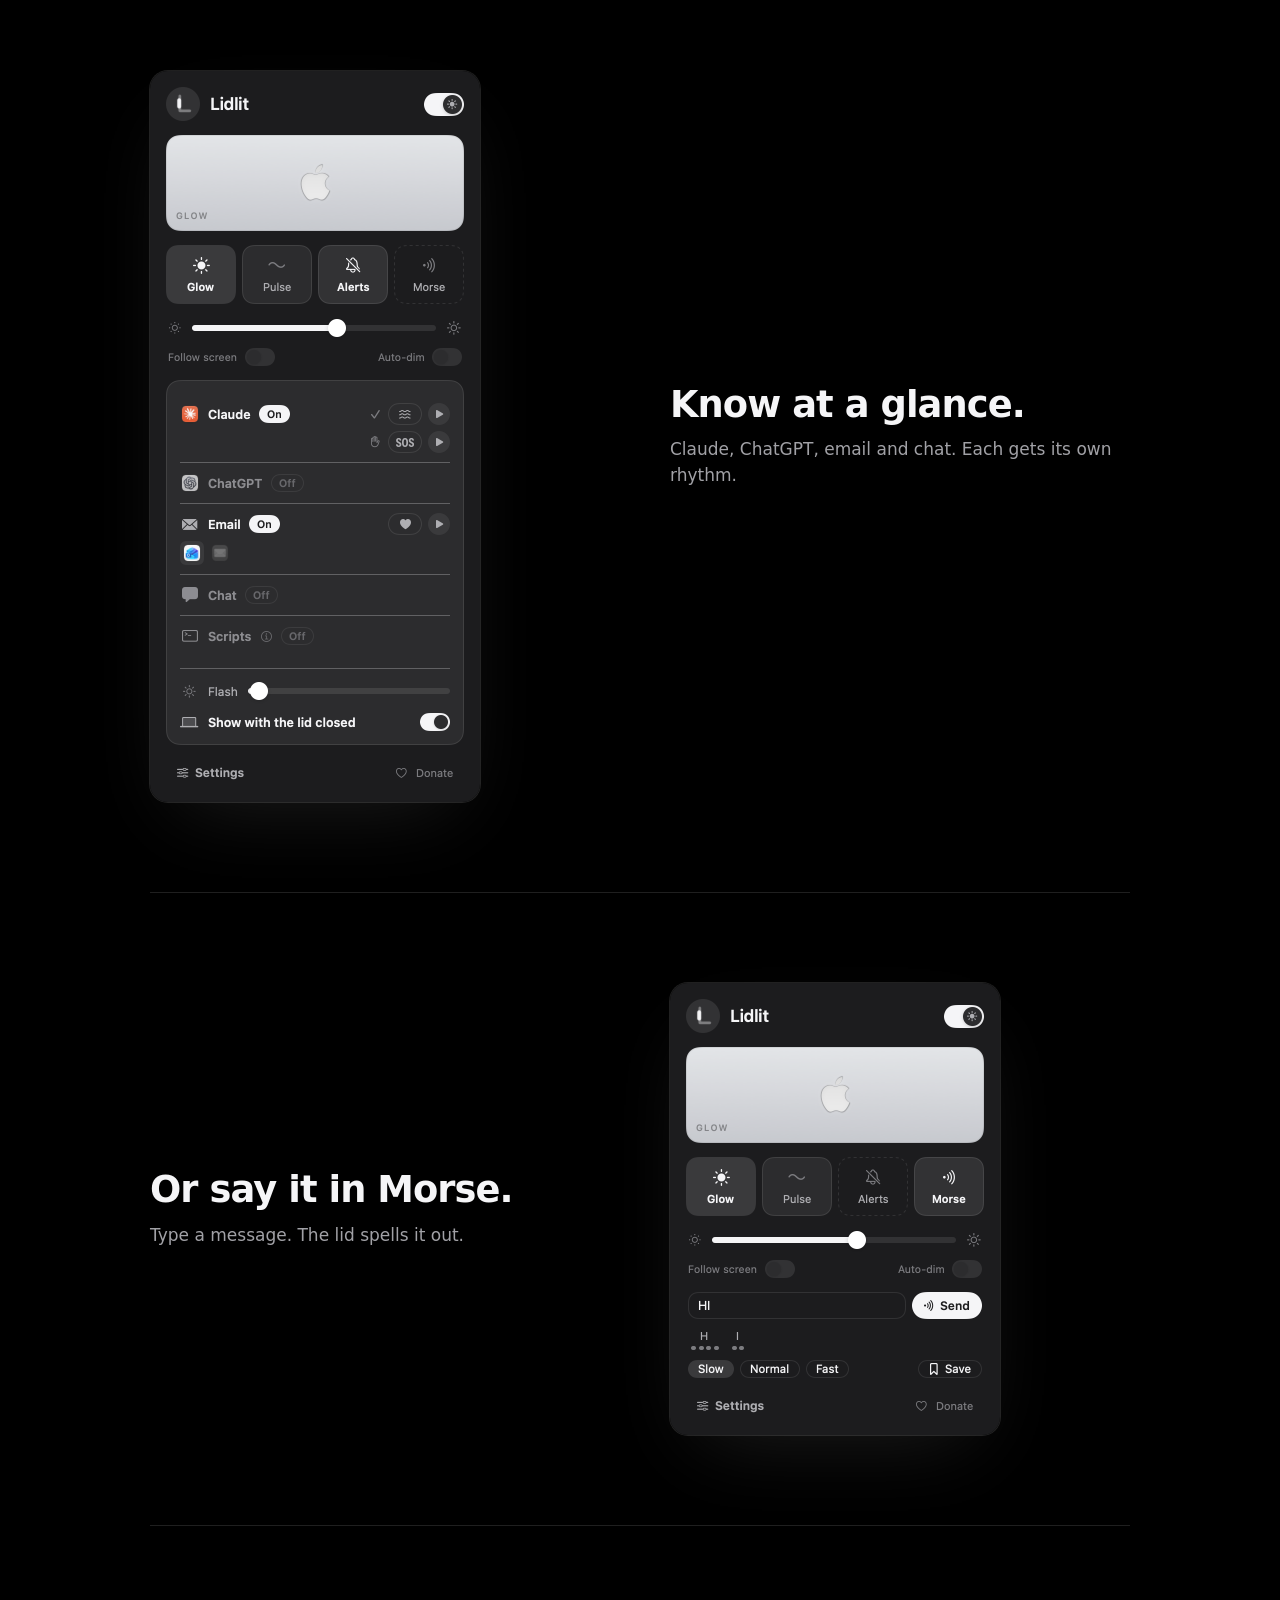
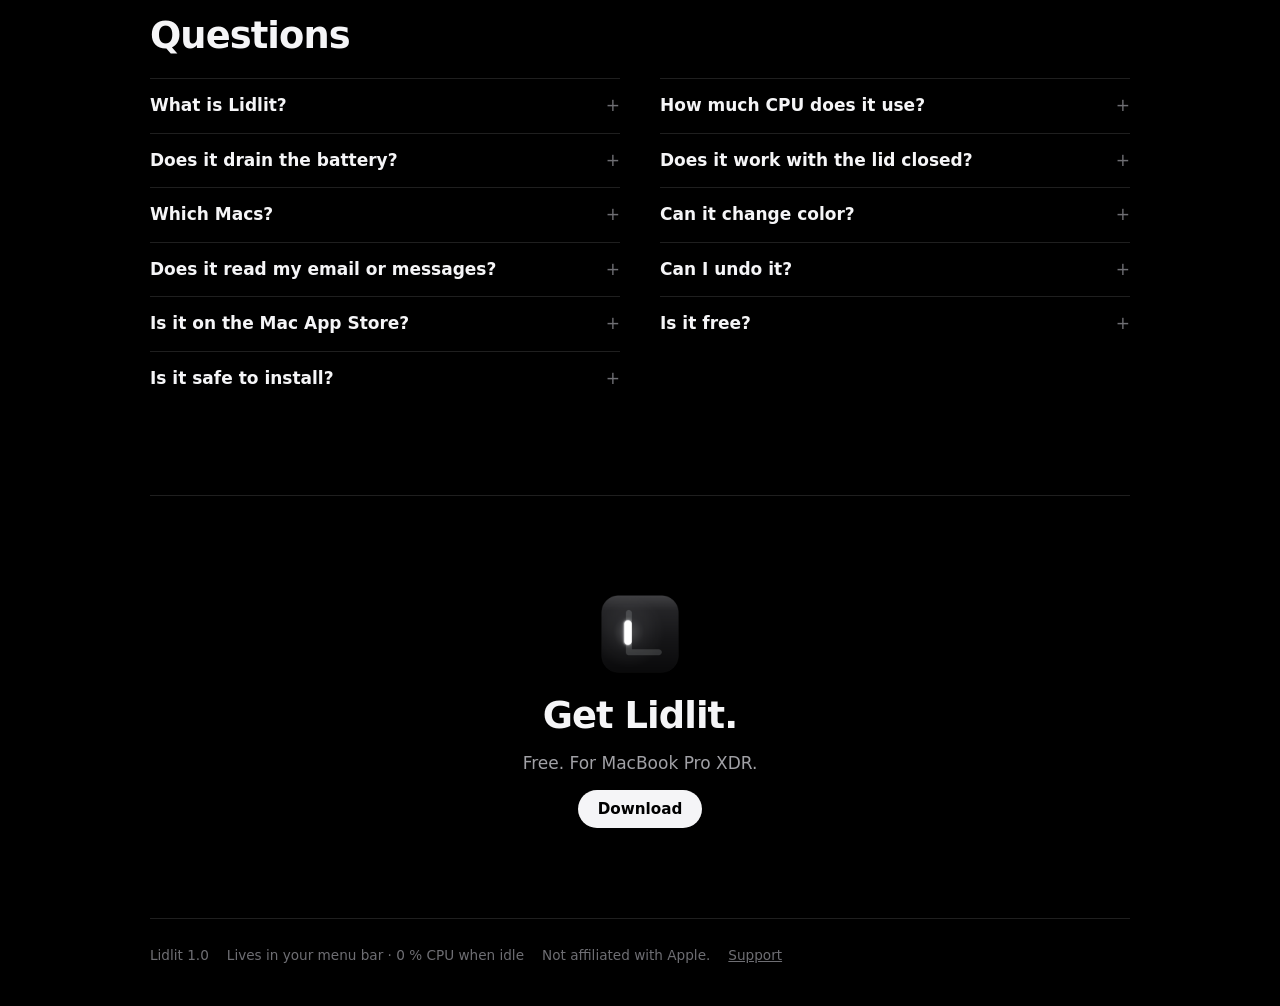
==== commit 58cda052: "Demo starts in Pulse; invite rings on Glow, then Morse Co-Authored-By: Claude Opus 5.5 <noreply@anth" ====
--- a/index.html
+++ b/index.html
@@ -316,9 +316,9 @@
 /* Mode tiles (Glow, Pulse) and panel tiles (Alerts, Morse) */
 .lp-modes { display: grid; grid-template-columns: repeat(4, 1fr); gap: 6px; }
 /* A quiet invitation: a soft ring pulses around one tile a few times, until the first touch. */
-.lp-mode.invite { animation: lp-invite 2.4s ease-out 3; }
+.lp-mode.invite, .lp-ptile.invite { animation: lp-invite 2.2s ease-out 2; }
 @keyframes lp-invite { 0% { box-shadow: 0 0 0 0 rgba(255,255,255,.28); } 70%, 100% { box-shadow: 0 0 0 9px rgba(255,255,255,0); } }
-@media (prefers-reduced-motion: reduce) { .lp-mode.invite { animation: none; } }
+@media (prefers-reduced-motion: reduce) { .lp-mode.invite, .lp-ptile.invite { animation: none; } }
 .lp-mode { display: flex; flex-direction: column; align-items: center; gap: 5px; padding: 10px 0; border-radius: 12px;
   background: var(--c-card); box-shadow: inset 0 0 0 1px var(--c-hair); color: var(--c-ink2); font-size: 11px; transition: background .12s; }
 .lp-mode .ic { height: 20px; display: grid; place-items: center; color: var(--c-ink3); }
@@ -740,7 +740,7 @@
   const MORSE = { A:'.-',B:'-...',C:'-.-.',D:'-..',E:'.',F:'..-.',G:'--.',H:'....',I:'..',J:'.---',K:'-.-',L:'.-..',M:'--',N:'-.',O:'---',P:'.--.',Q:'--.-',R:'.-.',S:'...',T:'-',U:'..-',V:'...-',W:'.--',X:'-..-',Y:'-.--',Z:'--..',
     0:'-----',1:'.----',2:'..---',3:'...--',4:'....-',5:'.....',6:'-....',7:'--...',8:'---..',9:'----.','.':'.-.-.-',',':'--..--','?':'..--..','!':'-.-.--','/':'-..-.','@':'.--.-.','-':'-....-',"'":'.----.','(':'-.--.',')':'-.--.-','&':'.-...',':':'---...','=':'-...-','+':'.-.-.','"':'.-..-.','Å':'.--.-','Ä':'.-.-','Ö':'---.' };
 
-  const S = { on: true, mode: 'steady', lastOn: 'steady', level: 60, breath: 5, auto: true, drawer: '',
+  const S = { on: true, mode: 'breathe', lastOn: 'breathe', level: 60, breath: 5, auto: true, drawer: '',
     live: { claude: true, email: true }, pattern: {}, cueMorse: {}, openCue: null, info: false, copied: false,
     cueLevel: 100, cuesClosed: true, login: true, rules: [], unit: .25, saved: [] };
   const patternFor = c => S.pattern[c] || CUES[c].p;
@@ -953,19 +953,22 @@
     ssend: i => { mtext.value = S.saved[i]; morse(S.saved[i]); },
     sdel: i => { const t = S.saved[i]; S.saved.splice(i, 1); for (const c in S.cueMorse) if (S.cueMorse[c] === t) delete S.cueMorse[c]; },
   };
-  // Invite a first tap once the panel is in view: a soft ring on Pulse, three times, then never again.
+  // Invite a first tap once the panel is in view: a soft ring on Glow, then on Morse
+  // (two pulses each), then never again. Any touch on the panel stops it.
   (() => {
     let done = false;
     const stopInvite = () => { done = true; panel.querySelectorAll('.invite').forEach(el => el.classList.remove('invite')); };
     panel.addEventListener('pointerdown', stopInvite, { once: true });
+    const ring = (sel, next) => {
+      const t = panel.querySelector(sel);
+      if (done || !t) return;
+      t.classList.add('invite');
+      t.addEventListener('animationend', () => { t.classList.remove('invite'); if (!done) setTimeout(next, 500); }, { once: true });
+    };
     const io = new IntersectionObserver(es => {
       if (!es.some(e => e.isIntersecting)) return;
       io.disconnect();
-      setTimeout(() => {
-        if (done) return;
-        const t = panel.querySelector('.lp-mode[data-arg="breathe"]');
-        if (t) { t.classList.add('invite'); t.addEventListener('animationend', stopInvite, { once: true }); }
-      }, 1400);
+      setTimeout(() => ring('.lp-mode[data-arg="steady"]', () => ring('.lp-ptile[data-arg="morse"]', () => {})), 1400);
     }, { threshold: .6 });
     io.observe(panel);
   })();
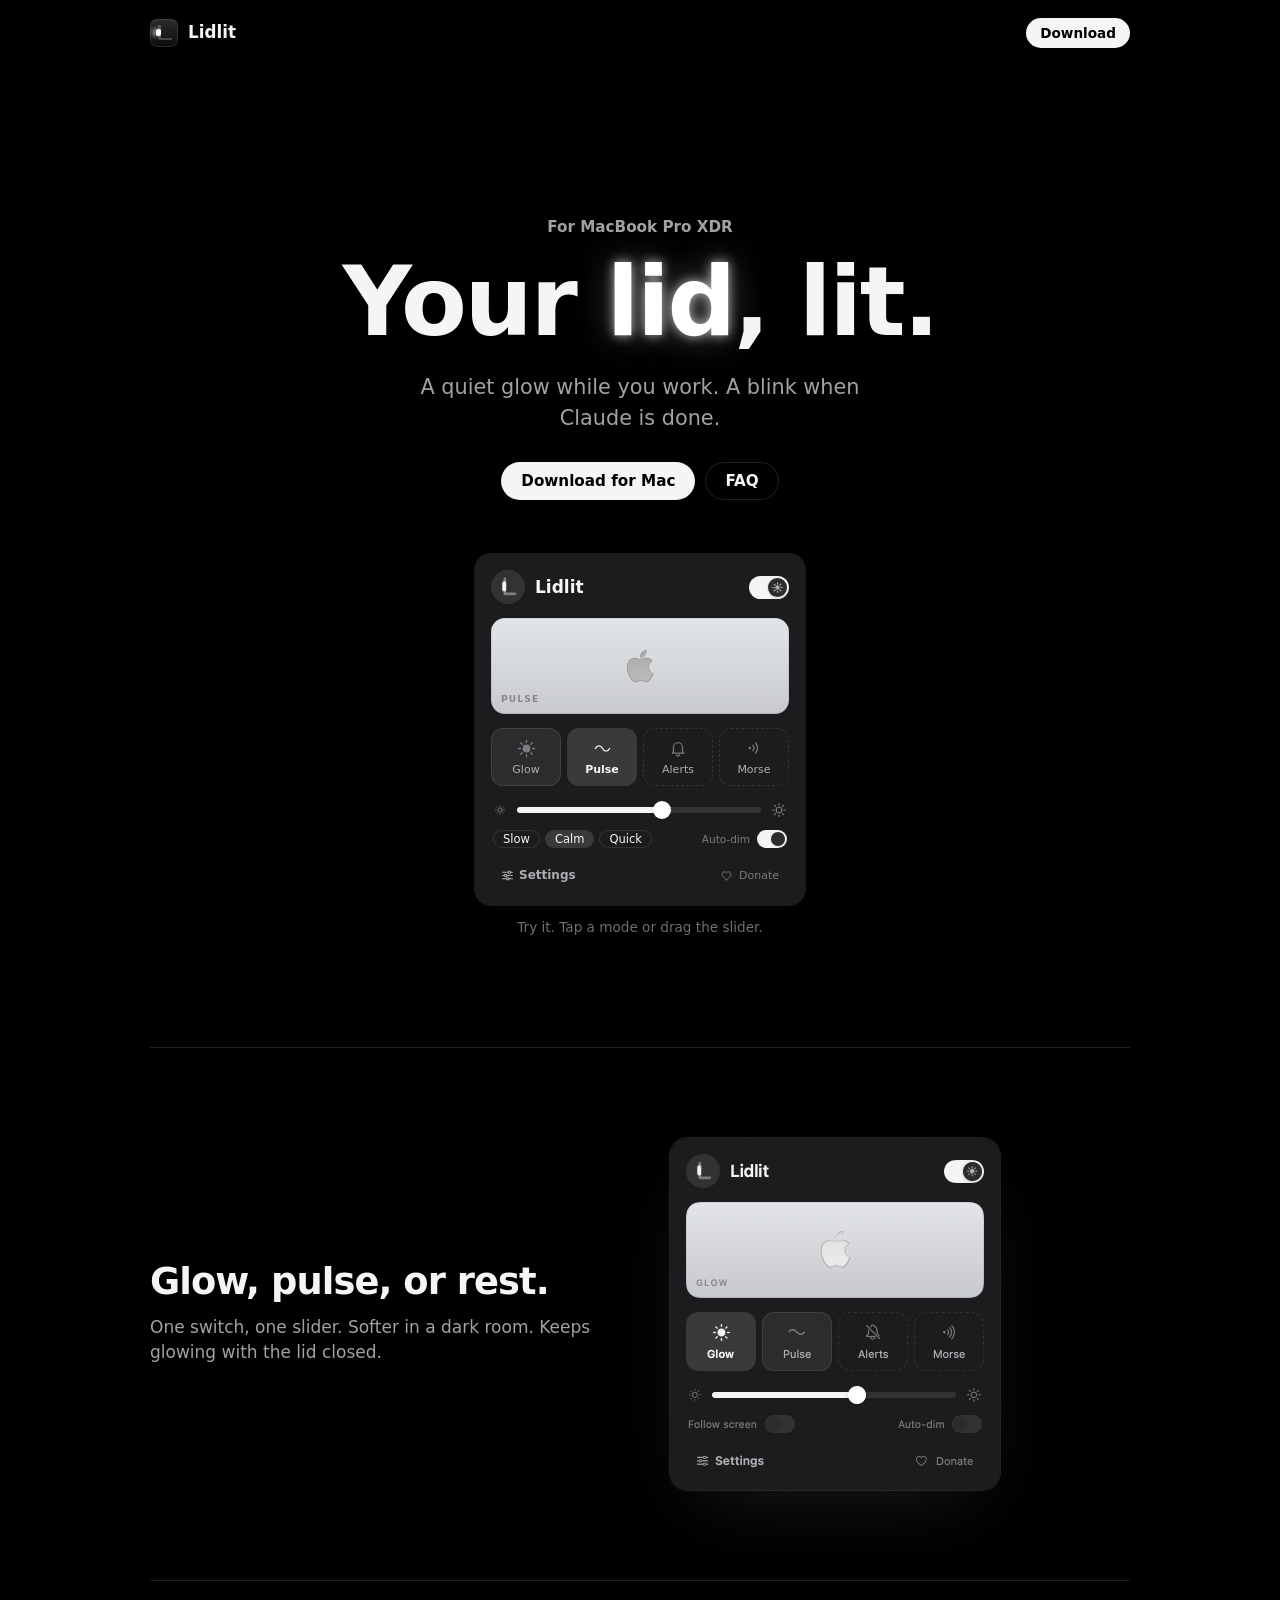
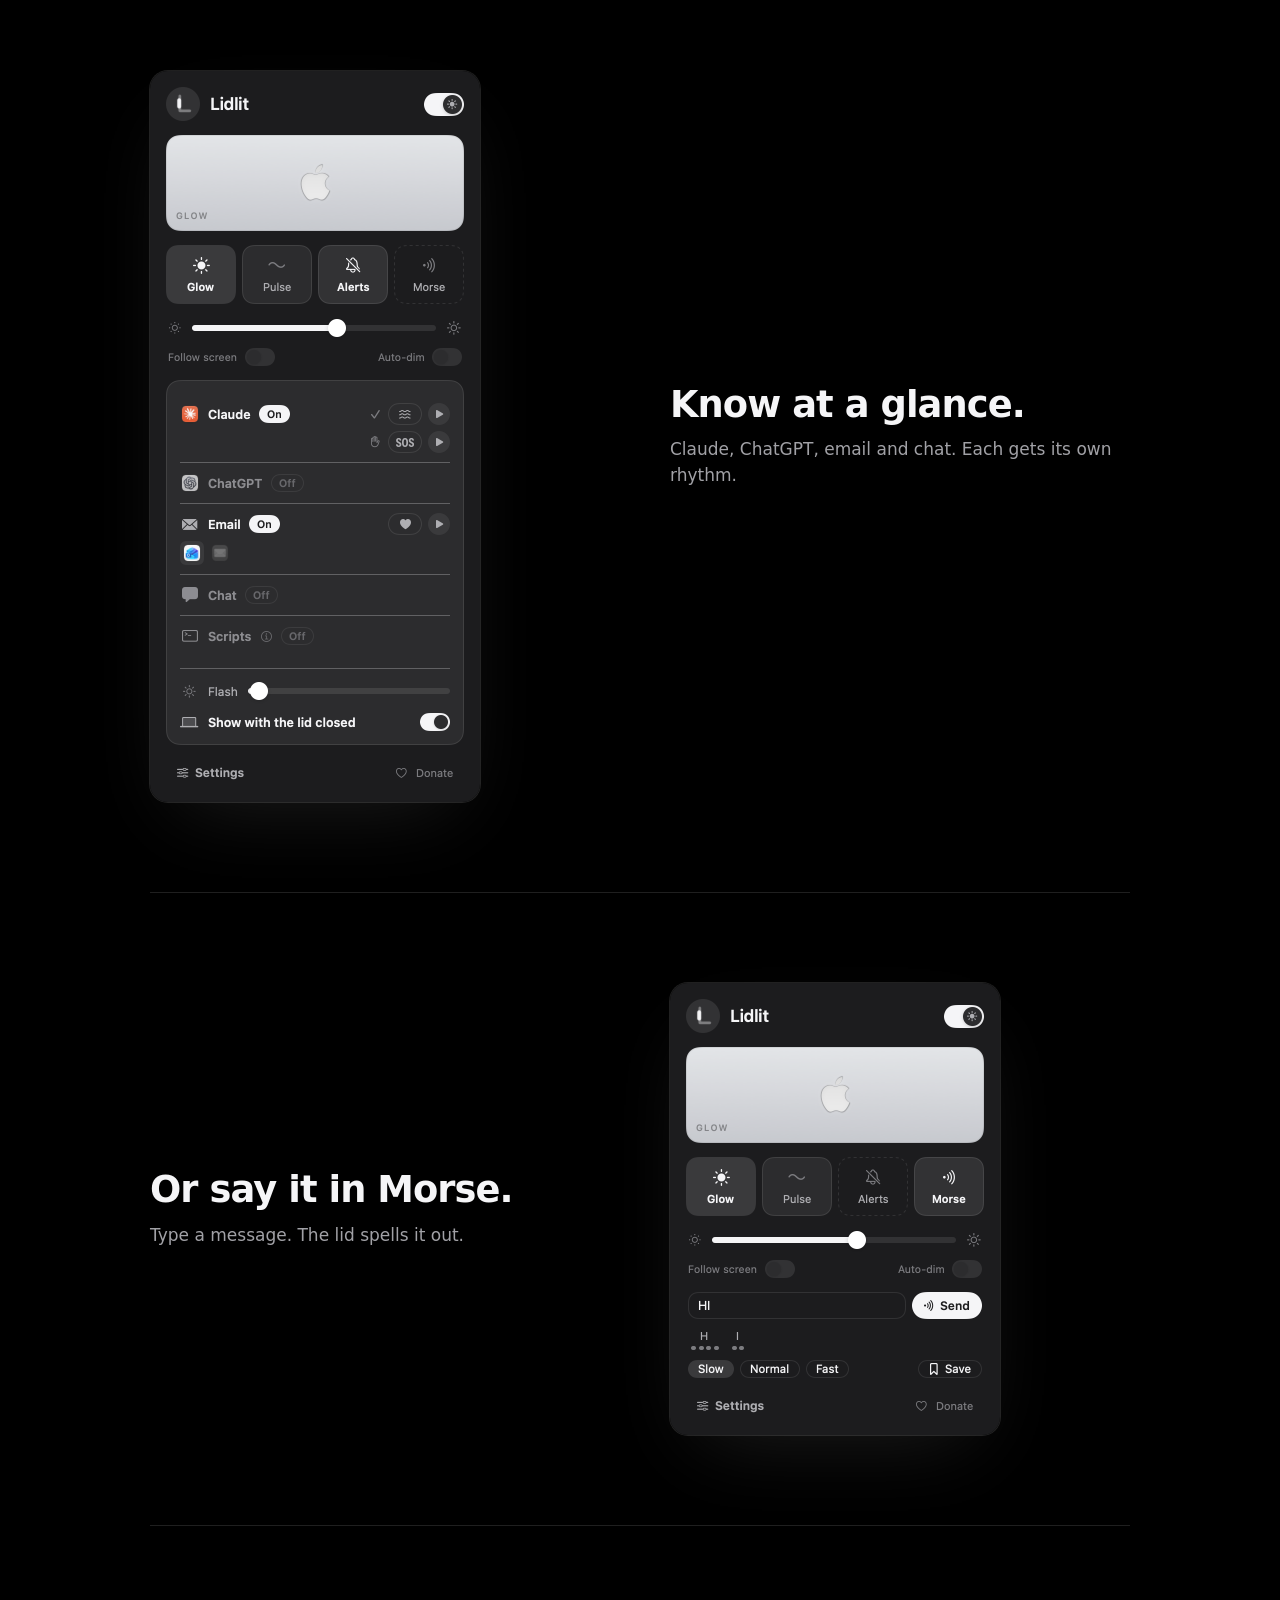
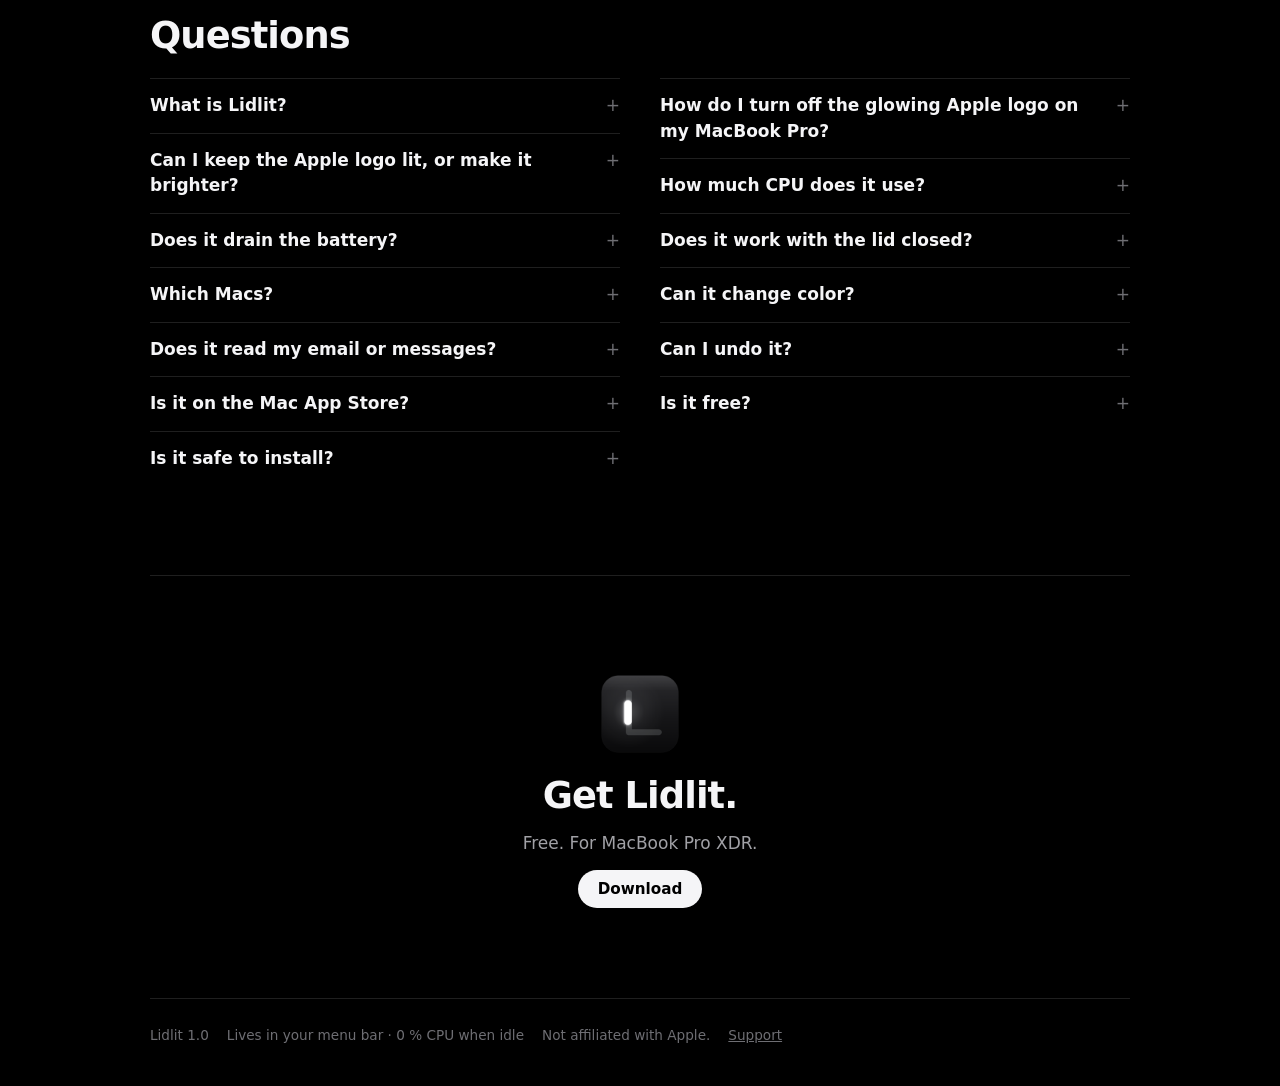
==== commit aa46f906: "SEO: search-intent FAQ, current feature text, llms.txt section for AI agents Co-Authored-By: Claude " ====
--- a/index.html
+++ b/index.html
@@ -55,14 +55,14 @@
    "priceCurrency": "USD"
   },
   "featureList": [
-   "Glow, pulse, or follow the screen brightness",
+   "Glow at a fixed brightness or follow the screen; pulse slowly",
    "Auto-dim to room light",
    "Blink when Claude Code or Codex finishes or needs you",
    "Blink for new email and chat messages",
    "Morse code messages",
    "Schedule",
-   "Keeps glowing with the lid closed",
-   "Command-line tool and URL scheme"
+   "Keeps glowing with the lid closed, still adjustable",
+   "Command-line tool and URL scheme for scripts, Shortcuts and AI agents"
   ]
  },
  {
@@ -89,6 +89,22 @@
    },
    {
     "@type": "Question",
+    "name": "How do I turn off the glowing Apple logo on my MacBook Pro?",
+    "acceptedAnswer": {
+     "@type": "Answer",
+     "text": "Install Lidlit and flip the switch at the top of its menu. The logo stays dark, with the lid open or closed. Reset hands the light back to macOS, which ties it to the screen brightness."
+    }
+   },
+   {
+    "@type": "Question",
+    "name": "Can I keep the Apple logo lit, or make it brighter?",
+    "acceptedAnswer": {
+     "@type": "Answer",
+     "text": "Yes. Glow keeps it lit at the brightness you pick, independent of the screen, up to full brightness. It can keep glowing with the lid closed, and you can still adjust it there."
+    }
+   },
+   {
+    "@type": "Question",
     "name": "How much CPU does it use?",
     "acceptedAnswer": {
      "@type": "Answer",
@@ -108,7 +124,7 @@
     "name": "Does it work with the lid closed?",
     "acceptedAnswer": {
      "@type": "Answer",
-     "text": "Yes. With the lid closed, the laptop button on the lid preview keeps it glowing, and alerts can still flash on their own."
+     "text": "Yes. With the lid closed, the laptop button on the lid preview keeps it glowing, and the slider, Pulse and alerts all still work there. Alerts can also flash on their own while the rest stays dark."
     }
    },
    {
@@ -584,9 +600,11 @@
     <h2 style="margin-bottom:22px">Questions</h2>
     <div class="faq">
       <details><summary>What is Lidlit?</summary><p>A free menu bar app for macOS that controls the glowing Apple logo on the lid of a MacBook Pro XDR. It can glow steadily, pulse, follow your screen, blink when Claude, ChatGPT, email or chat needs you, and spell messages in Morse code.</p></details>
+      <details><summary>How do I turn off the glowing Apple logo on my MacBook Pro?</summary><p>Install Lidlit and flip the switch at the top of its menu. The logo stays dark, with the lid open or closed. Reset hands the light back to macOS, which ties it to the screen brightness.</p></details>
+      <details><summary>Can I keep the Apple logo lit, or make it brighter?</summary><p>Yes. Glow keeps it lit at the brightness you pick, independent of the screen, up to full brightness. It can keep glowing with the lid closed, and you can still adjust it there.</p></details>
       <details><summary>How much CPU does it use?</summary><p>None you can measure: 0.0 % at rest. While pulsing, macOS does the fading itself (about 2 % in its own brightness service).</p></details>
       <details><summary>Does it drain the battery?</summary><p>Lidlit itself barely does anything. The light uses a little power, like any LED, and less at lower brightness. Turn it off any time.</p></details>
-      <details><summary>Does it work with the lid closed?</summary><p>Yes. With the lid closed, the laptop button on the lid preview keeps it glowing, and alerts can still flash on their own.</p></details>
+      <details><summary>Does it work with the lid closed?</summary><p>Yes. With the lid closed, the laptop button on the lid preview keeps it glowing, and the slider, Pulse and alerts all still work there. Alerts can also flash on their own while the rest stays dark.</p></details>
       <details><summary>Which Macs?</summary><p>MacBook Pro XDR with a lit logo, macOS 14 or later.</p></details>
       <details><summary>Can it change color?</summary><p>No. The logo has a single white light, so signals use rhythm instead.</p></details>
       <details><summary>Does it read my email or messages?</summary><p>No. It only sees the unread count on an app's Dock icon, and only for apps you turn on. Nothing leaves your Mac.</p></details>
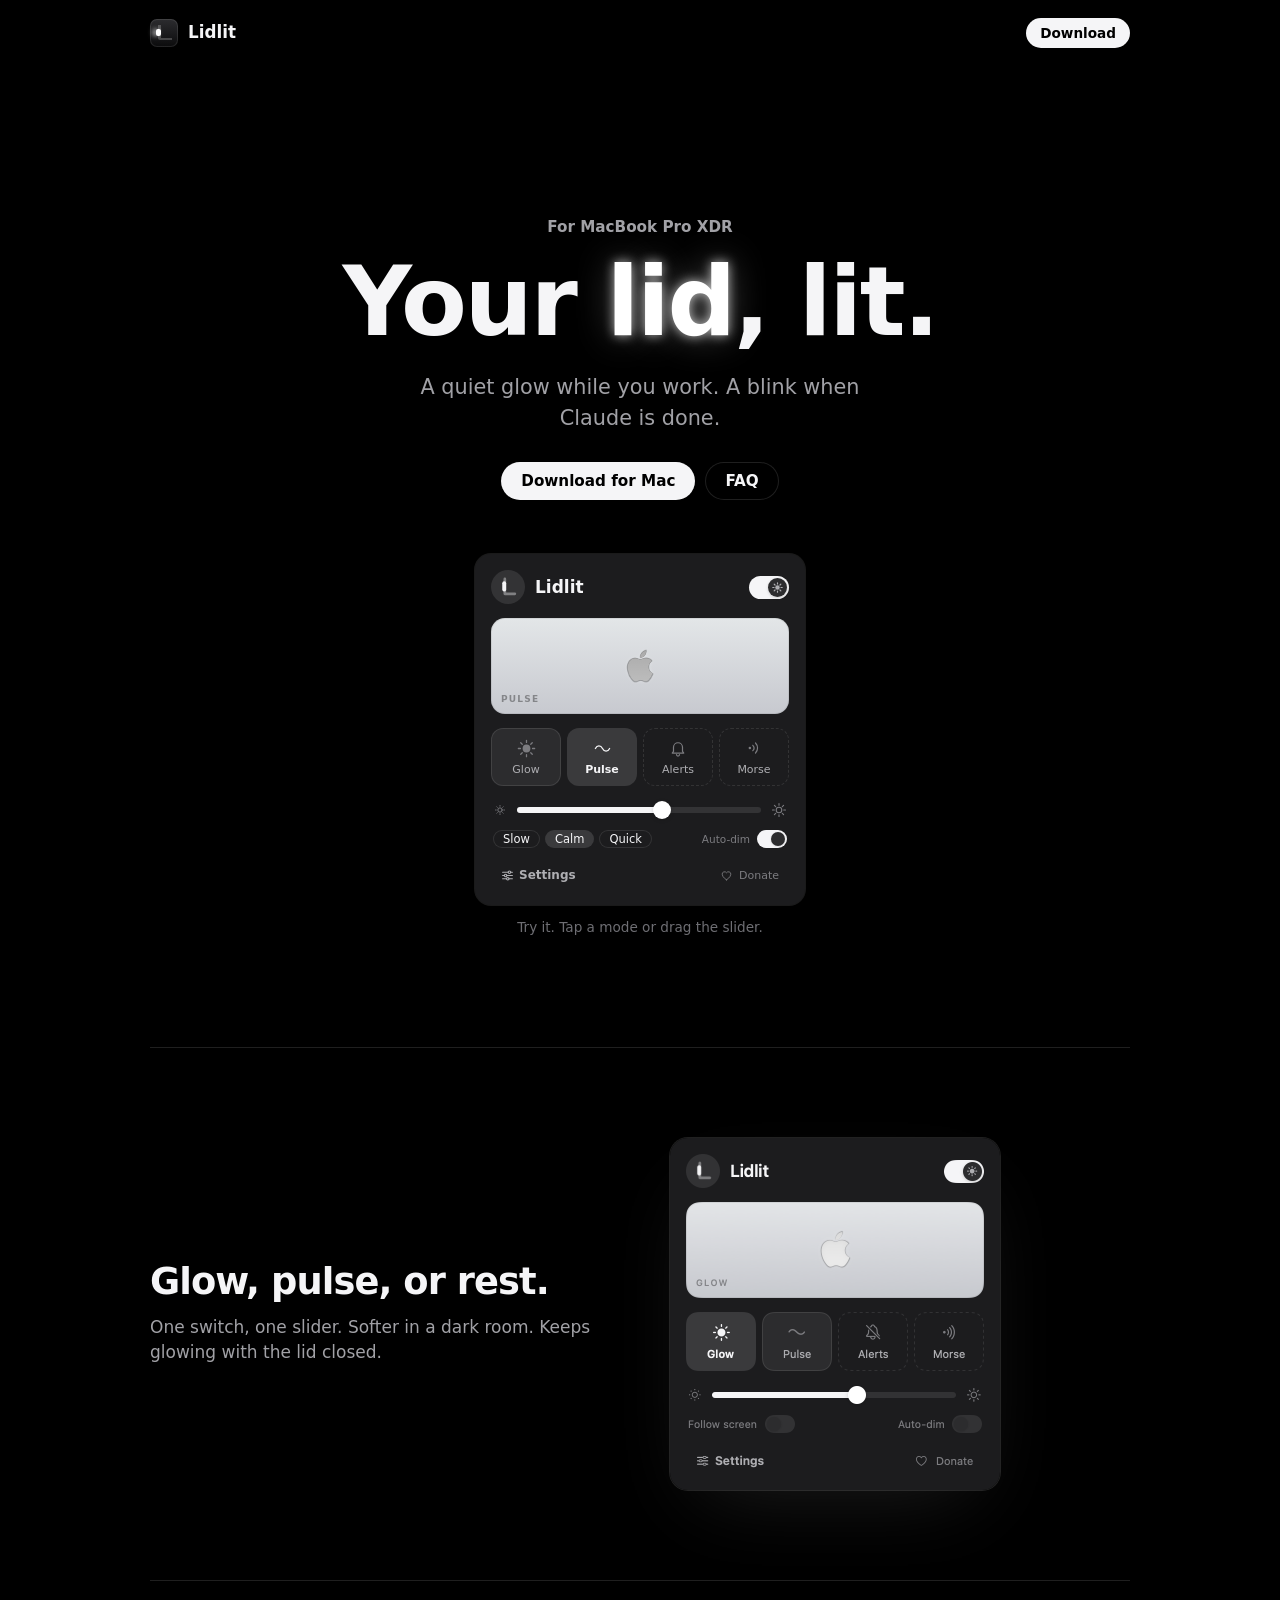
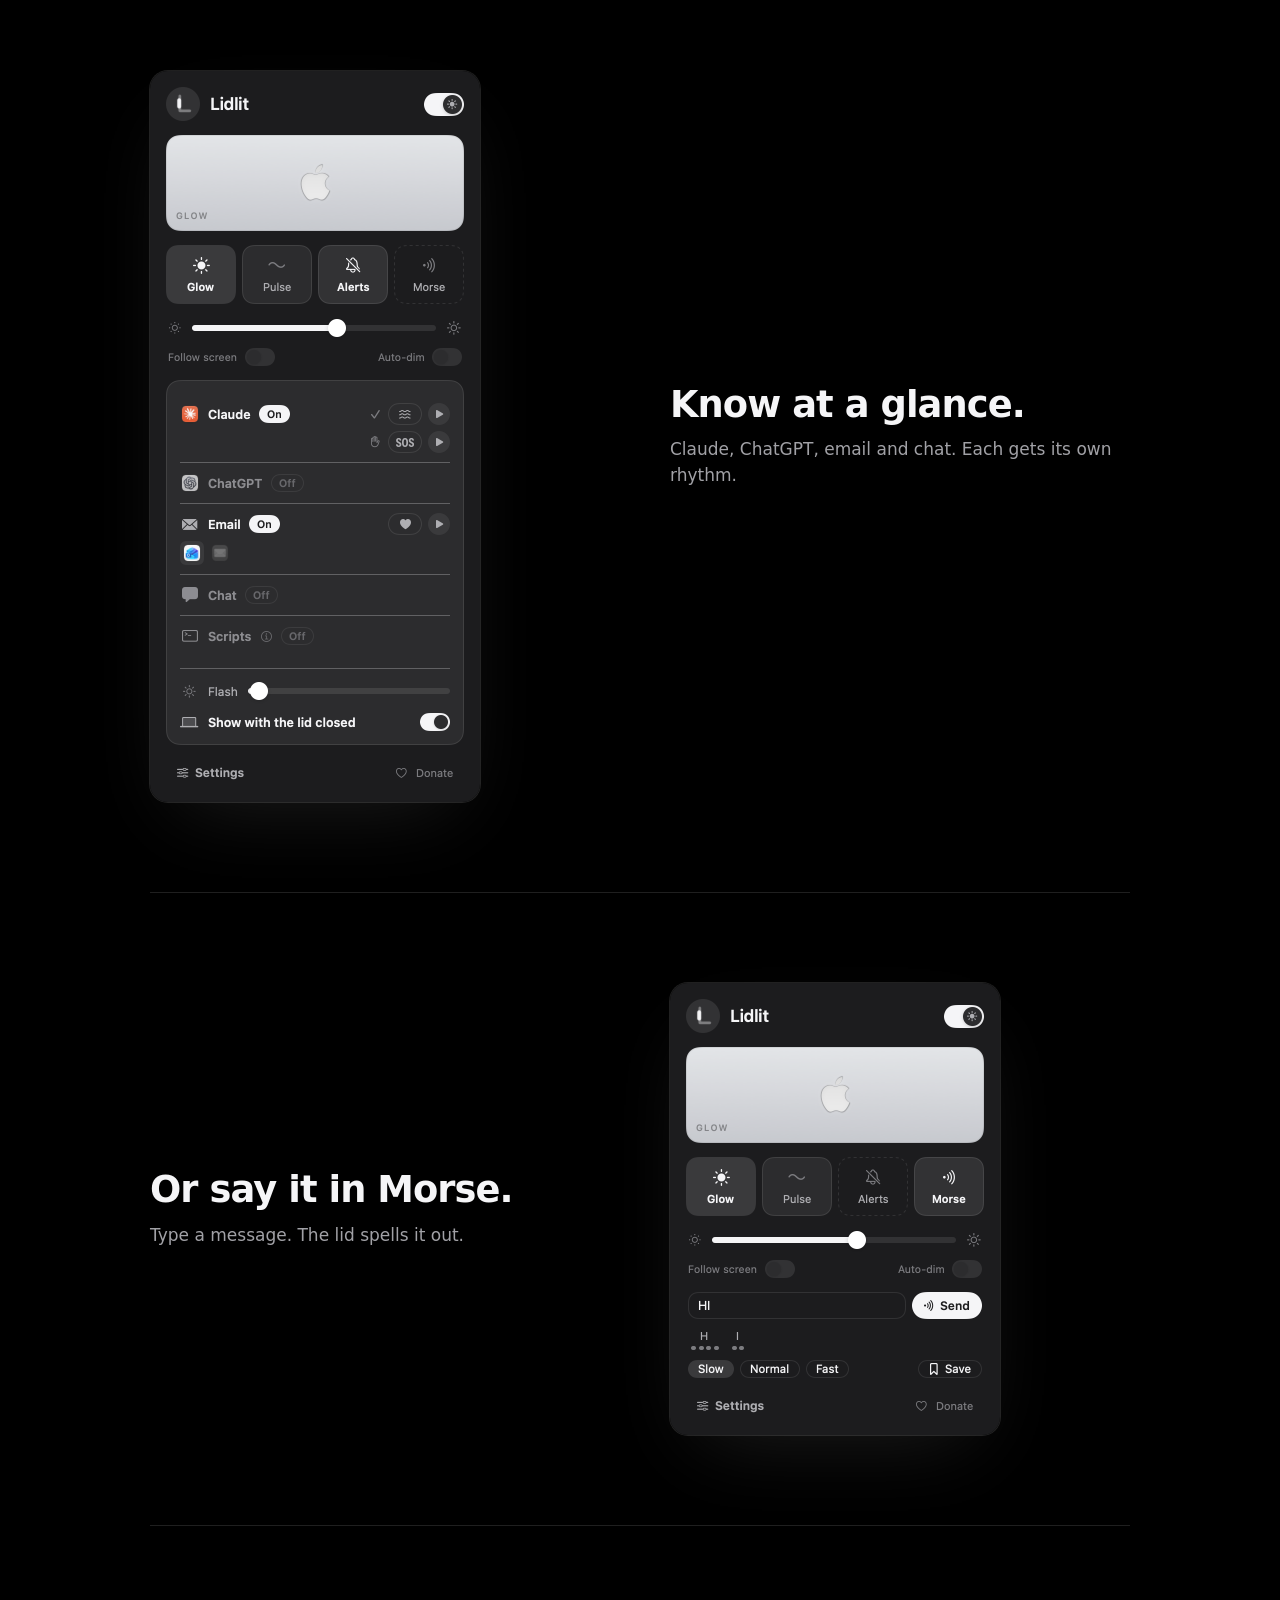
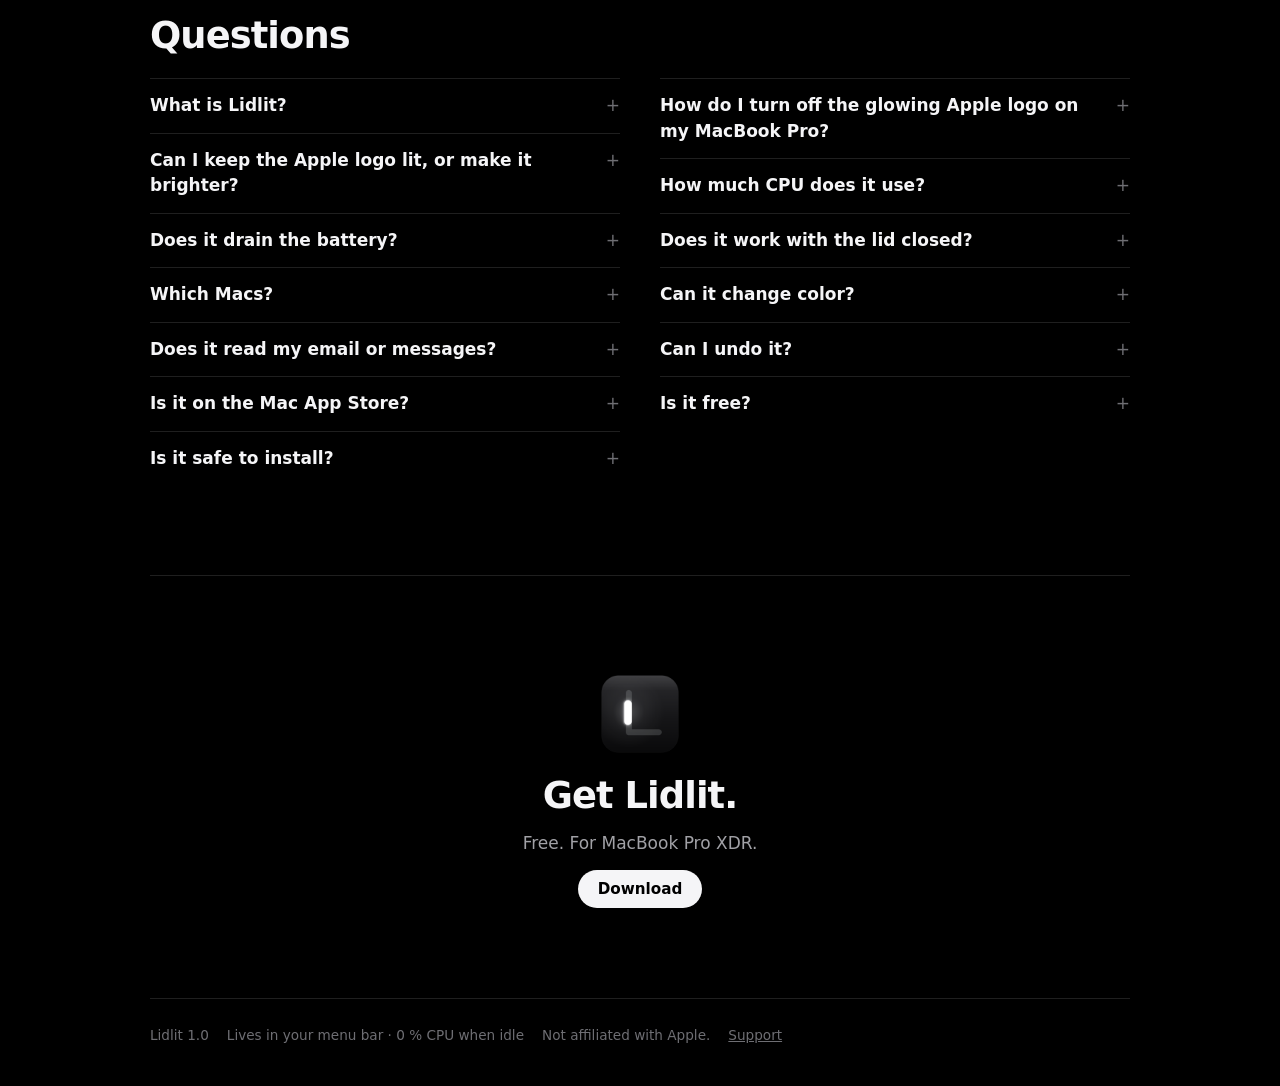
==== commit 566116c7: "Visitor counts with GoatCounter (no cookies); count downloads and donate clicks Co-Authored-By: Clau" ====
--- a/index.html
+++ b/index.html
@@ -492,7 +492,7 @@
     <span class="mark" aria-hidden="true"></span>
     <span class="name">Lidlit</span>
     <span class="spacer"></span>
-    <a class="btn small" href="https://github.com/Lafsen/lidlit-site/releases/latest/download/Lidlit.dmg">Download</a>
+    <a class="btn small" href="https://github.com/Lafsen/lidlit-site/releases/latest/download/Lidlit.dmg" data-goatcounter-click="download">Download</a>
   </nav>
 
   <div class="hero">
@@ -500,7 +500,7 @@
     <h1>Your <span class="glow">lid</span>, lit.</h1>
     <p class="sub">A quiet glow while you work. A blink when Claude is done.</p>
     <div class="cta">
-      <a class="btn" href="https://github.com/Lafsen/lidlit-site/releases/latest/download/Lidlit.dmg">Download for Mac</a>
+      <a class="btn" href="https://github.com/Lafsen/lidlit-site/releases/latest/download/Lidlit.dmg" data-goatcounter-click="download">Download for Mac</a>
       <a class="btn ghost" href="#faq">FAQ</a>
     </div>
     <div class="try">
@@ -545,7 +545,7 @@
         <div class="lp-bar">
           <button class="lp-tab" data-act="tab" data-arg="settings" aria-expanded="false"><i data-i="slider.horizontal.3" data-s="13" data-w="semibold"></i>Settings</button>
           <span class="lp-sp"></span>
-          <a class="lp-donate" href="/support/" title="Lidlit is free. If you like it, you can chip in."><i data-i="heart" data-s="13"></i>Donate</a>
+          <a class="lp-donate" href="/support/" data-goatcounter-click="donate-demo" title="Lidlit is free. If you like it, you can chip in."><i data-i="heart" data-s="13"></i>Donate</a>
         </div>
         <div class="lp-settings" id="d-settings" hidden>
           <div class="lp-card">
@@ -620,7 +620,7 @@
       <img src="img/icon.png" alt="" width="96" height="96" style="border-radius:22px">
       <h2>Get Lidlit.</h2>
       <p class="muted">Free. For MacBook Pro XDR.</p>
-      <a class="btn" href="https://github.com/Lafsen/lidlit-site/releases/latest/download/Lidlit.dmg">Download</a>
+      <a class="btn" href="https://github.com/Lafsen/lidlit-site/releases/latest/download/Lidlit.dmg" data-goatcounter-click="download">Download</a>
     </div>
   </section>
 
@@ -1020,5 +1020,7 @@
   cols.forEach(c => { c.className = 'col'; f.appendChild(c); });
   items.forEach((d, i) => cols[i % 2].appendChild(d)); })();
 </script>
+<!-- Visitor counts: GoatCounter, no cookies, no personal data. -->
+<script data-goatcounter="https://lidlit.goatcounter.com/count" async src="https://gc.zgo.at/count.js"></script>
 </body>
 </html>
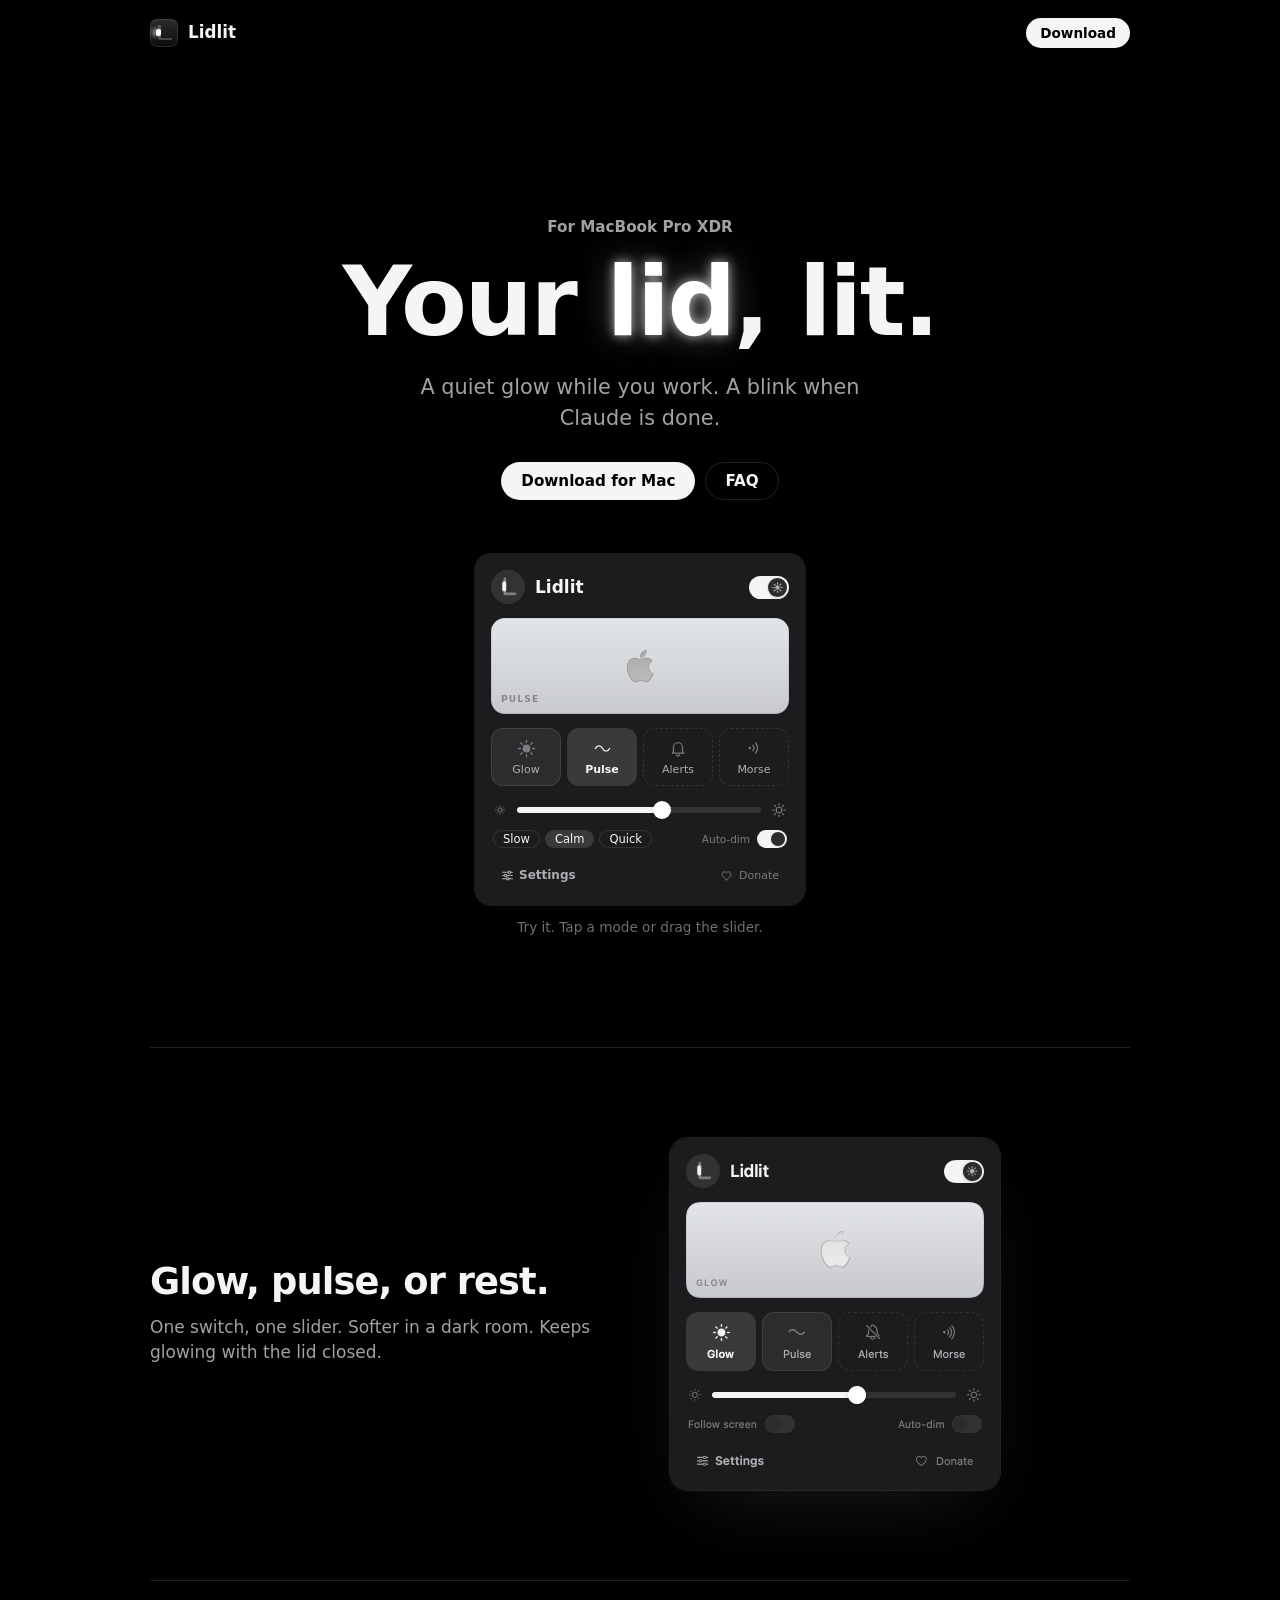
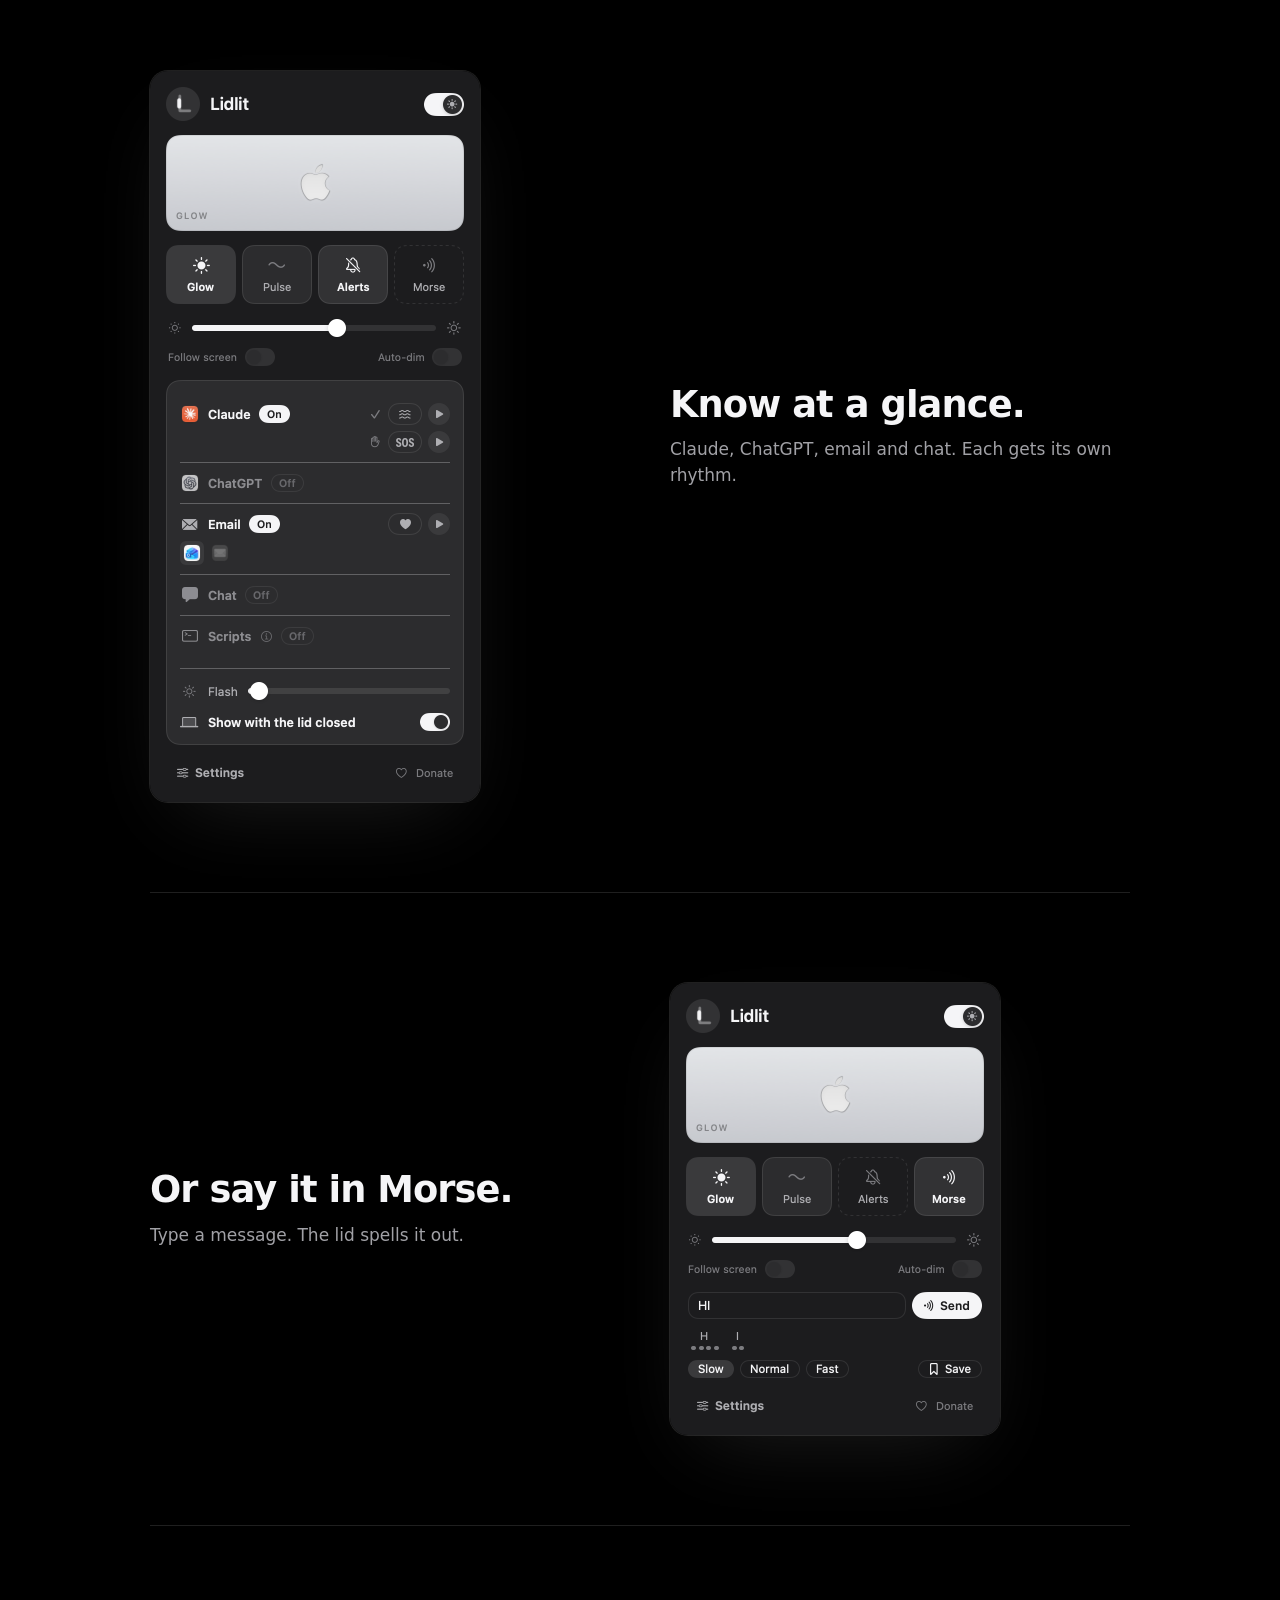
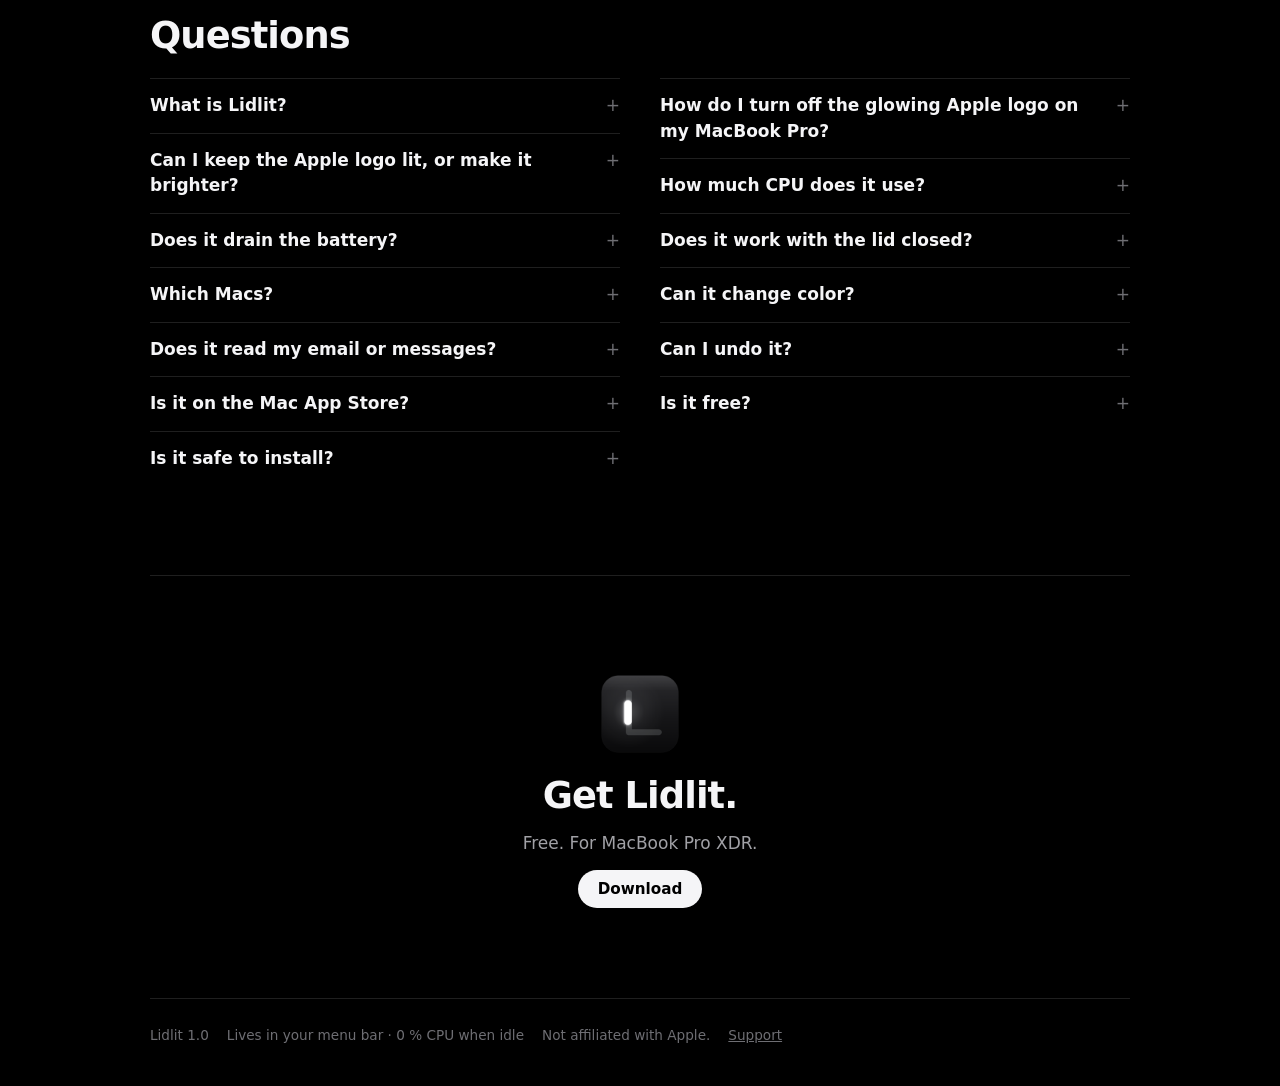
==== commit a41013ca: "Lidlit 1.1 on the site: auto-update in demo and FAQ Co-Authored-By: Claude Opus 5.5 <noreply@anthrop" ====
--- a/index.html
+++ b/index.html
@@ -40,7 +40,7 @@
   "url": "https://lidlit.app/",
   "applicationCategory": "UtilitiesApplication",
   "operatingSystem": "macOS 14 or later (MacBook Pro XDR with a lit logo, Apple silicon)",
-  "softwareVersion": "1.0",
+  "softwareVersion": "1.1",
   "downloadUrl": "https://github.com/Lafsen/lidlit-site/releases/latest/download/Lidlit.dmg",
   "fileSize": "1.6MB",
   "image": "https://lidlit.app/img/icon-512.png",
@@ -148,7 +148,7 @@
     "name": "Does it read my email or messages?",
     "acceptedAnswer": {
      "@type": "Answer",
-     "text": "No. It only sees the unread count on an app's Dock icon, and only for apps you turn on. Nothing leaves your Mac."
+     "text": "No. It only sees the unread count on an app's Dock icon, and only for apps you turn on. None of it leaves your Mac."
     }
    },
    {
@@ -180,7 +180,7 @@
     "name": "Is it safe to install?",
     "acceptedAnswer": {
      "@type": "Answer",
-     "text": "Yes. Lidlit is signed with an Apple Developer ID and notarized by Apple, so it opens like any other Mac app. It runs on your Mac only and sends nothing anywhere."
+     "text": "Yes. Lidlit is signed with an Apple Developer ID and notarized by Apple, so it opens like any other Mac app. The only thing it ever contacts is lidlit.app, about once a day, to see if there is a new version (sending only its version number). You can switch that off in Settings."
     }
    }
   ]
@@ -557,7 +557,7 @@
           <div class="lp-row6" style="padding: 0 2px">
             <button class="lp-pill on" id="login" data-act="login" title="Start Lidlit when you log in"></button>
             <span class="lp-sp"></span>
-            <button class="lp-pill" data-act="reset" title="Hand the logo back to macOS"><i data-i="arrow.counterclockwise" data-s="13" data-w="semibold"></i>Reset</button>
+            <button class="lp-pill on" id="autoup" data-act="autoup"></button>
             <button class="lp-pill" data-act="quit" title="The logo keeps its current look after quitting"><i data-i="xmark" data-s="13" data-w="semibold"></i>Quit</button>
           </div>
         </div>
@@ -607,11 +607,11 @@
       <details><summary>Does it work with the lid closed?</summary><p>Yes. With the lid closed, the laptop button on the lid preview keeps it glowing, and the slider, Pulse and alerts all still work there. Alerts can also flash on their own while the rest stays dark.</p></details>
       <details><summary>Which Macs?</summary><p>MacBook Pro XDR with a lit logo, macOS 14 or later.</p></details>
       <details><summary>Can it change color?</summary><p>No. The logo has a single white light, so signals use rhythm instead.</p></details>
-      <details><summary>Does it read my email or messages?</summary><p>No. It only sees the unread count on an app's Dock icon, and only for apps you turn on. Nothing leaves your Mac.</p></details>
+      <details><summary>Does it read my email or messages?</summary><p>No. It only sees the unread count on an app's Dock icon, and only for apps you turn on. None of it leaves your Mac.</p></details>
       <details><summary>Can I undo it?</summary><p>Yes. Reset hands the light back to macOS, and quitting leaves it as it is.</p></details>
       <details><summary>Is it on the Mac App Store?</summary><p>No. The App Store doesn't allow apps that drive the logo light, so Lidlit is a direct download from this site.</p></details>
       <details><summary>Is it free?</summary><p>Yes, and it stays free. If you'd like to chip in anyway, you can <a href="/support/">support Lidlit</a>.</p></details>
-      <details><summary>Is it safe to install?</summary><p>Yes. Lidlit is signed with an Apple Developer ID and notarized by Apple, so it opens like any other Mac app. It runs on your Mac only and sends nothing anywhere.</p></details>
+      <details><summary>Is it safe to install?</summary><p>Yes. Lidlit is signed with an Apple Developer ID and notarized by Apple, so it opens like any other Mac app. The only thing it ever contacts is lidlit.app, about once a day, to see if there is a new version (sending only its version number). You can switch that off in Settings.</p></details>
     </div>
   </section>
 
@@ -696,6 +696,7 @@
     'plus': '<path d="M12 4.5v15M4.5 12h15"/>',
     'laptopcomputer': '<rect x="4.5" y="5" width="15" height="10.5" rx="1.3"/><path d="M1.8 18.7h20.4"/>',
     'checkmark': '<path d="M4.5 12.8l4.6 4.7L19.5 6.5"/>',
+    'arrow.down.circle': '<circle cx="12" cy="12" r="9"/><path d="M12 7.5v8.5M8.2 12.5L12 16.3l3.8-3.8"/>',
     'power': '<path d="M12 3.5v8M7.2 6.4a7.3 7.3 0 1 0 9.6 0"/>',
     'arrow.counterclockwise': '<path d="M11 4.8a7.4 7.4 0 1 1-7.3 8.6"/><path d="M13.3 2.3L10.8 4.8l2.5 2.5"/>',
     'xmark': '<path d="M6 6l12 12M18 6L6 18"/>',
@@ -758,7 +759,7 @@
   const MORSE = { A:'.-',B:'-...',C:'-.-.',D:'-..',E:'.',F:'..-.',G:'--.',H:'....',I:'..',J:'.---',K:'-.-',L:'.-..',M:'--',N:'-.',O:'---',P:'.--.',Q:'--.-',R:'.-.',S:'...',T:'-',U:'..-',V:'...-',W:'.--',X:'-..-',Y:'-.--',Z:'--..',
     0:'-----',1:'.----',2:'..---',3:'...--',4:'....-',5:'.....',6:'-....',7:'--...',8:'---..',9:'----.','.':'.-.-.-',',':'--..--','?':'..--..','!':'-.-.--','/':'-..-.','@':'.--.-.','-':'-....-',"'":'.----.','(':'-.--.',')':'-.--.-','&':'.-...',':':'---...','=':'-...-','+':'.-.-.','"':'.-..-.','Å':'.--.-','Ä':'.-.-','Ö':'---.' };
 
-  const S = { on: true, mode: 'breathe', lastOn: 'breathe', level: 60, breath: 5, auto: true, drawer: '',
+  const S = { autoUp: true, on: true, mode: 'breathe', lastOn: 'breathe', level: 60, breath: 5, auto: true, drawer: '',
     live: { claude: true, email: true }, pattern: {}, cueMorse: {}, openCue: null, info: false, copied: false,
     cueLevel: 100, cuesClosed: true, login: true, rules: [], unit: .25, saved: [] };
   const patternFor = c => S.pattern[c] || CUES[c].p;
@@ -874,6 +875,9 @@
   function renderSettings() {
     $('login').className = 'lp-pill' + (S.login ? ' on' : '');
     $('login').innerHTML = icon(S.login ? 'checkmark' : 'power', 13, 'semibold') + 'At login';
+    $('autoup').className = 'lp-pill' + (S.autoUp ? ' on' : '');
+    $('autoup').innerHTML = icon(S.autoUp ? 'checkmark' : 'arrow.down.circle', 13, 'semibold') + 'Auto-update';
+    $('autoup').title = S.autoUp ? 'Checks for new versions about once a day. Click to turn off.' : 'Never checks for new versions. Click to turn on.';
     const rules = $('rules'); rules.hidden = !S.rules.length;
     const chip = (i, act, arg, ic, on, title) =>
       `<button class="lp-ichip${on ? ' on' : ''}" data-act="${act}" data-arg="${i}${arg != null ? ':' + arg : ''}" aria-label="${title}" data-tip="${title}">${icon(ic, 13)}</button>`;
@@ -954,7 +958,7 @@
     'rule-mode': a => { const [i, m] = a.split(':'); S.rules[i].mode = m; },
     'rule-mute': i => { S.rules[i].mute = !S.rules[i].mute; },
     login: () => { S.login = !S.login; },
-    reset: () => { P = null; S.on = true; S.mode = S.lastOn = 'follow'; S.level = 100; S.auto = true; },
+    autoup: () => { S.autoUp = !S.autoUp; },
     quit: () => {},   // nothing to quit on a web page; the logo would keep its current look anyway
     live: id => { S.live[id] = !S.live[id]; if (!S.live[id] && SOURCES.find(s => s.id === id).cues.includes(S.openCue)) S.openCue = null; },
     sig: c => { S.openCue = S.openCue === c ? null : c; },
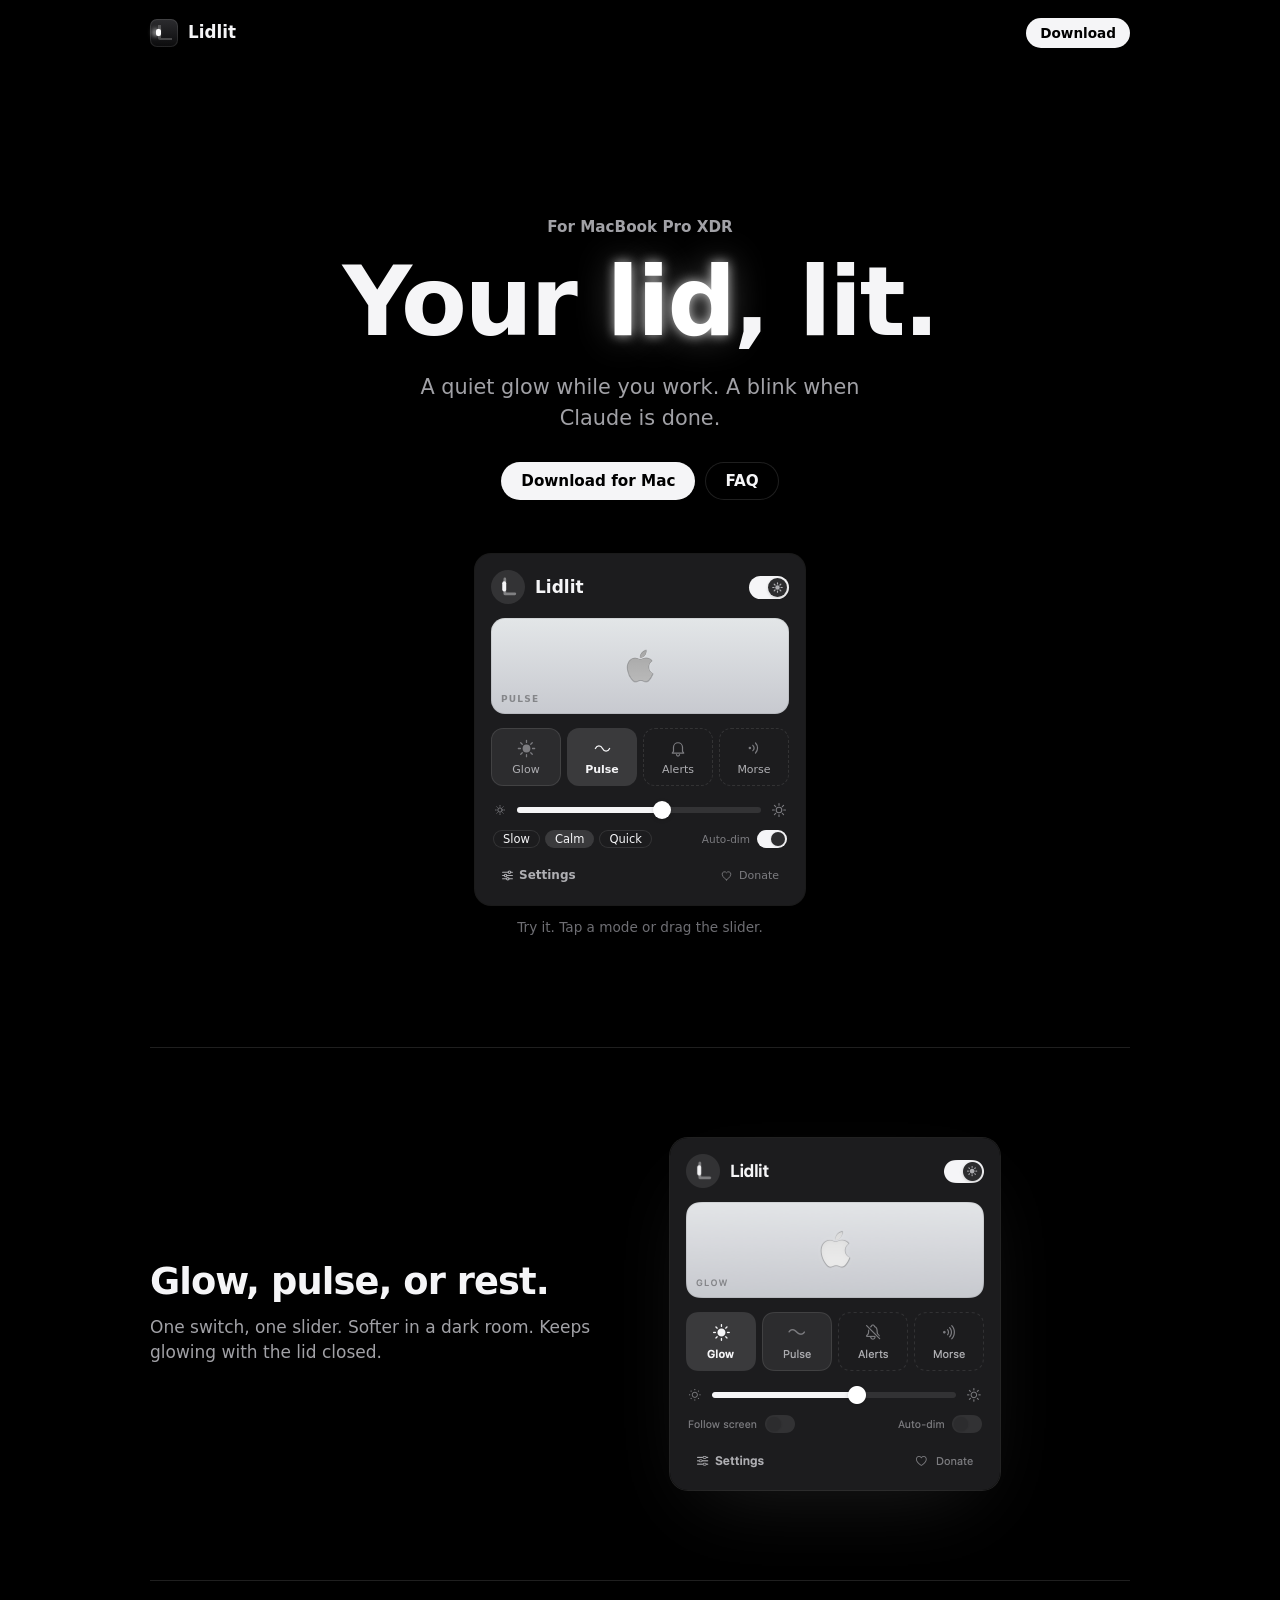
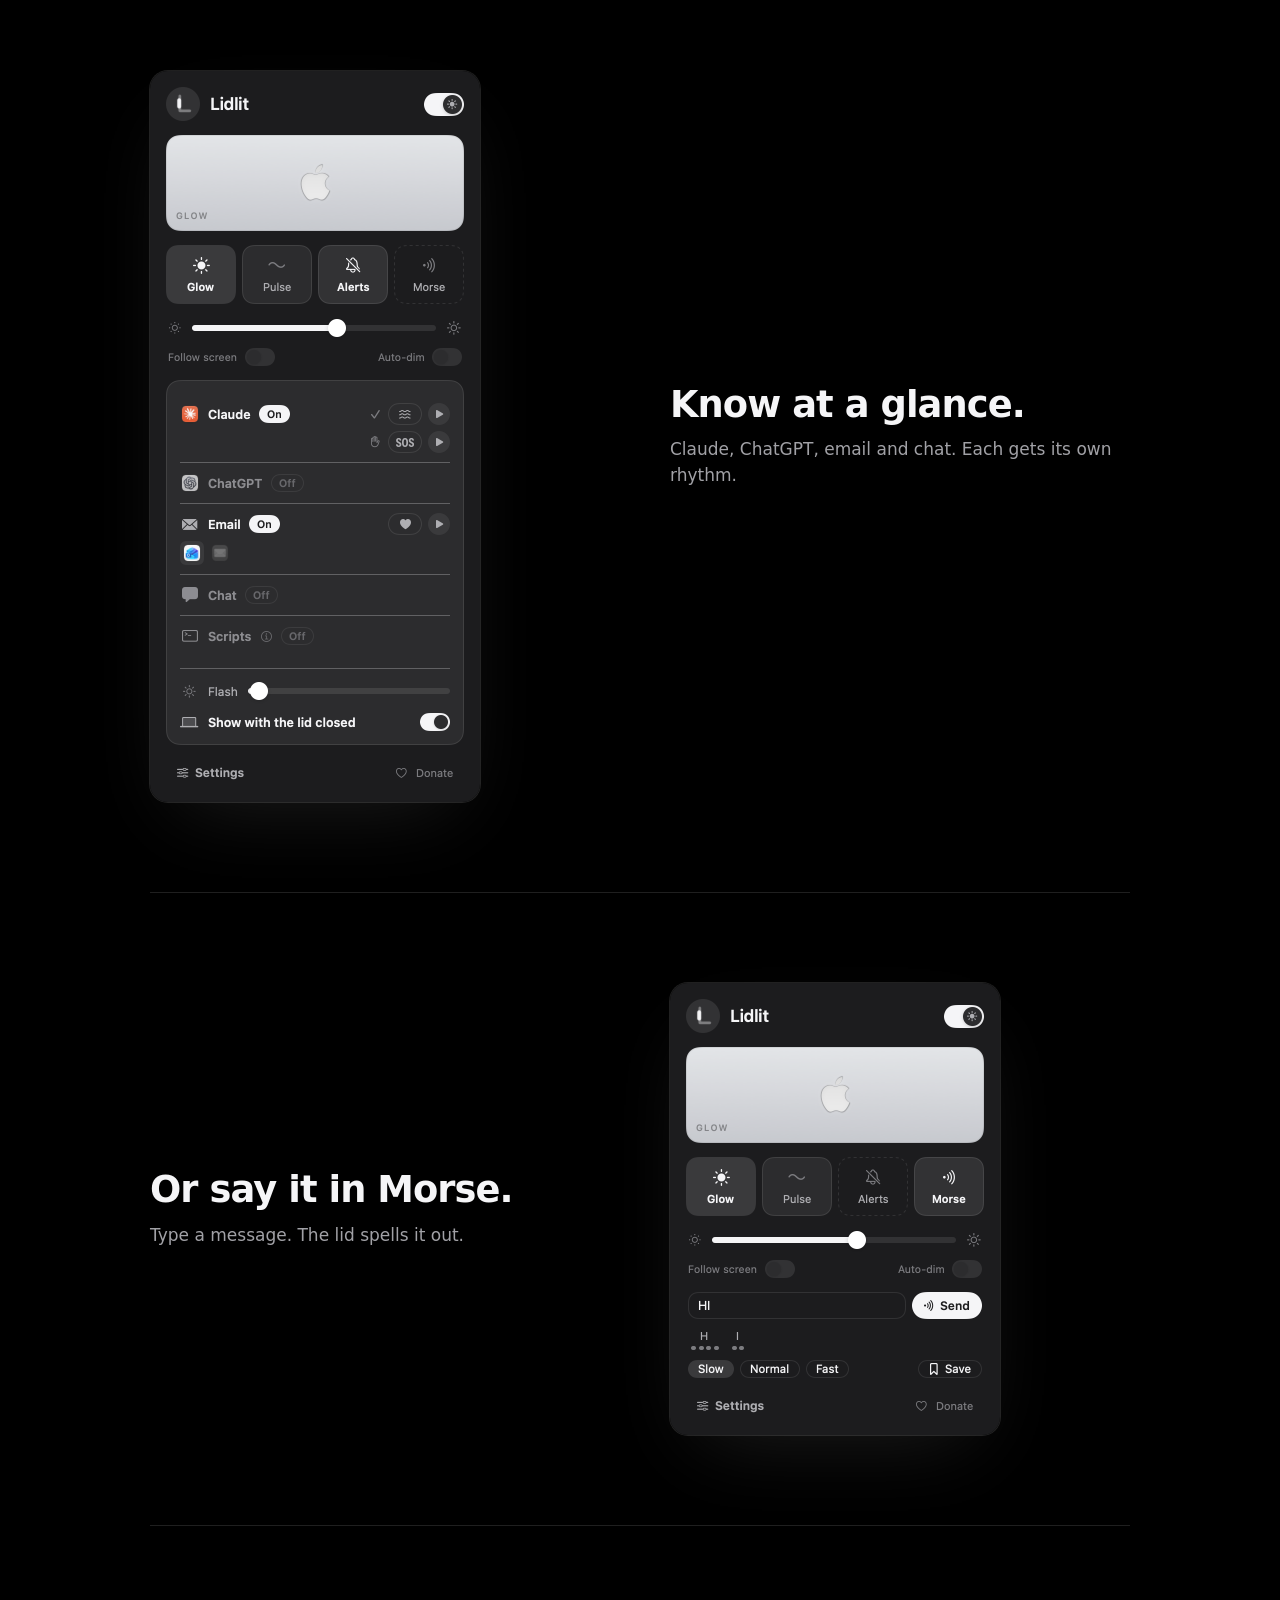
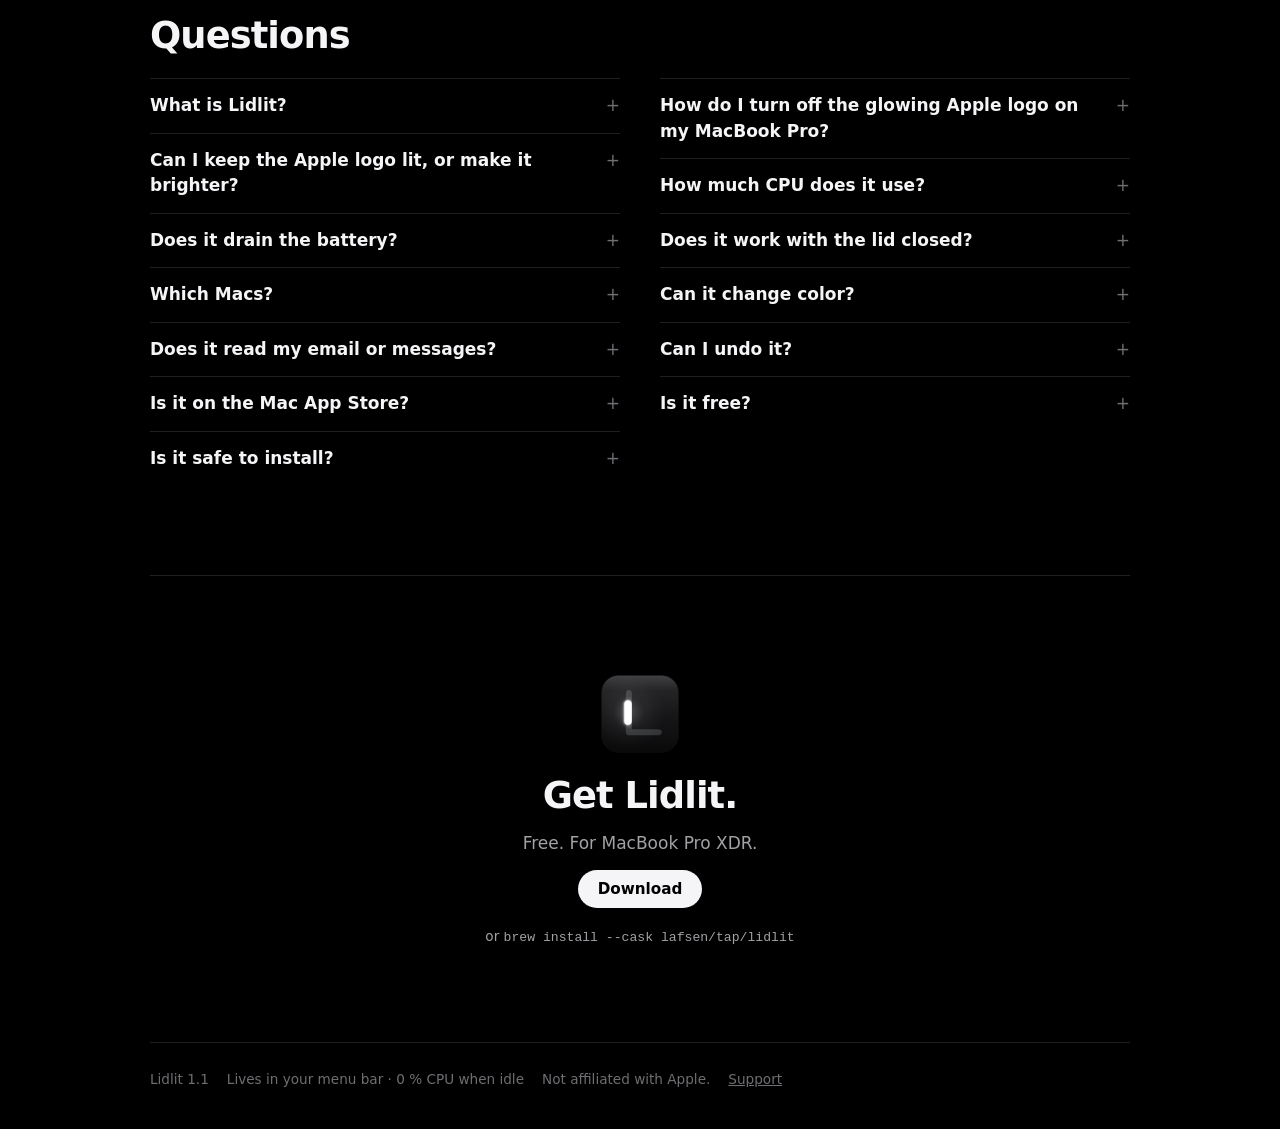
==== commit 8a4b9cad: "Homebrew install line Co-Authored-By: Claude Opus 5.5 <noreply@anthropic.com>" ====
--- a/index.html
+++ b/index.html
@@ -164,7 +164,7 @@
     "name": "Is it on the Mac App Store?",
     "acceptedAnswer": {
      "@type": "Answer",
-     "text": "No. The App Store doesn't allow apps that drive the logo light, so Lidlit is a direct download from this site."
+     "text": "No. The App Store doesn't allow apps that drive the logo light, so Lidlit is a direct download from this site, or with Homebrew: brew install --cask lafsen/tap/lidlit."
     }
    },
    {
@@ -477,6 +477,10 @@
 
 /* Download */
 .download { text-align: center; display: grid; justify-items: center; gap: 14px; }
+.brew { background: none; border: 0; padding: 4px 8px; font: inherit; font-size: .85rem; color: var(--ink-2); cursor: pointer; border-radius: 8px; }
+.brew code { font-family: ui-monospace, "SF Mono", Menlo, monospace; font-size: .82rem; }
+.brew:hover { background: var(--hair); }
+.brew.copied code::after { content: "  ✓ copied"; color: var(--ink-3); font-family: -apple-system, "SF Pro Text", sans-serif; }
 .steps { display: flex; gap: 22px; flex-wrap: wrap; justify-content: center; color: var(--ink-2); font-size: .92rem; }
 .steps b { color: var(--ink); font-weight: 600; margin-right: 4px; }
 footer { border-top: 1px solid var(--hair); padding-block: 26px 40px; display: flex; gap: 18px; flex-wrap: wrap;
@@ -609,7 +613,7 @@
       <details><summary>Can it change color?</summary><p>No. The logo has a single white light, so signals use rhythm instead.</p></details>
       <details><summary>Does it read my email or messages?</summary><p>No. It only sees the unread count on an app's Dock icon, and only for apps you turn on. None of it leaves your Mac.</p></details>
       <details><summary>Can I undo it?</summary><p>Yes. Reset hands the light back to macOS, and quitting leaves it as it is.</p></details>
-      <details><summary>Is it on the Mac App Store?</summary><p>No. The App Store doesn't allow apps that drive the logo light, so Lidlit is a direct download from this site.</p></details>
+      <details><summary>Is it on the Mac App Store?</summary><p>No. The App Store doesn't allow apps that drive the logo light, so Lidlit is a direct download from this site, or with Homebrew: <code>brew install --cask lafsen/tap/lidlit</code>.</p></details>
       <details><summary>Is it free?</summary><p>Yes, and it stays free. If you'd like to chip in anyway, you can <a href="/support/">support Lidlit</a>.</p></details>
       <details><summary>Is it safe to install?</summary><p>Yes. Lidlit is signed with an Apple Developer ID and notarized by Apple, so it opens like any other Mac app. The only thing it ever contacts is lidlit.app, about once a day, to see if there is a new version (sending only its version number). You can switch that off in Settings.</p></details>
     </div>
@@ -621,11 +625,12 @@
       <h2>Get Lidlit.</h2>
       <p class="muted">Free. For MacBook Pro XDR.</p>
       <a class="btn" href="https://github.com/Lafsen/lidlit-site/releases/latest/download/Lidlit.dmg" data-goatcounter-click="download">Download</a>
+      <button class="brew" type="button" title="Copy" data-goatcounter-click="brew-copy"><span class="muted">or</span> <code>brew install --cask lafsen/tap/lidlit</code></button>
     </div>
   </section>
 
   <footer>
-    <span>Lidlit 1.0</span>
+    <span>Lidlit 1.1</span>
     <span>Lives in your menu bar · 0 % CPU when idle</span>
     <span>Not affiliated with Apple.</span>
     <a href="/support/" style="color:inherit">Support</a>
@@ -1025,6 +1030,7 @@
   items.forEach((d, i) => cols[i % 2].appendChild(d)); })();
 </script>
 <!-- Visitor counts: GoatCounter, no cookies, no personal data. -->
-<script data-goatcounter="https://lidlit.goatcounter.com/count" async src="https://gc.zgo.at/count.js"></script>
+<script data-goatcounter="https://lidlit.goatcounter.com/count" async src="https://gc.zgo.at/count.js">document.querySelector('.brew').addEventListener('click',e=>{const b=e.currentTarget;navigator.clipboard?.writeText('brew install --cask lafsen/tap/lidlit').then(()=>{b.classList.add('copied');setTimeout(()=>b.classList.remove('copied'),1600)})});
+</script>
 </body>
 </html>
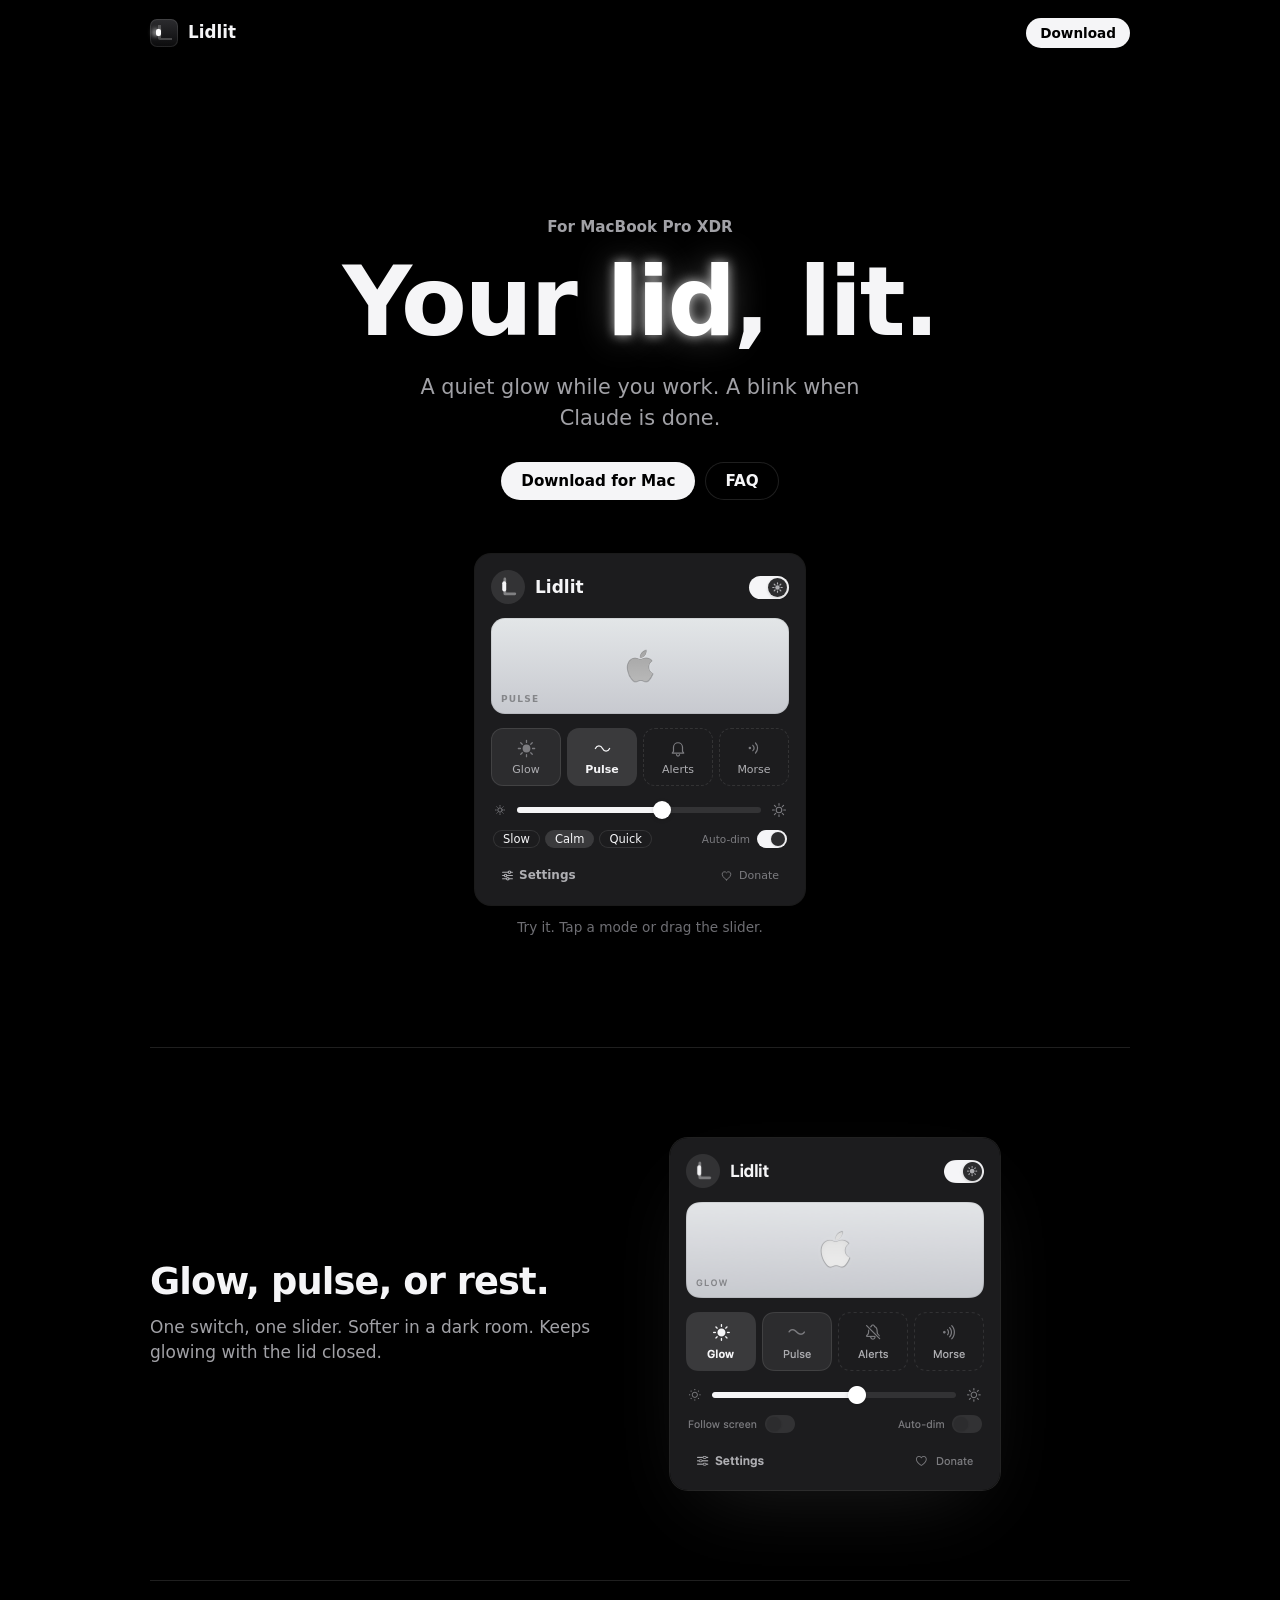
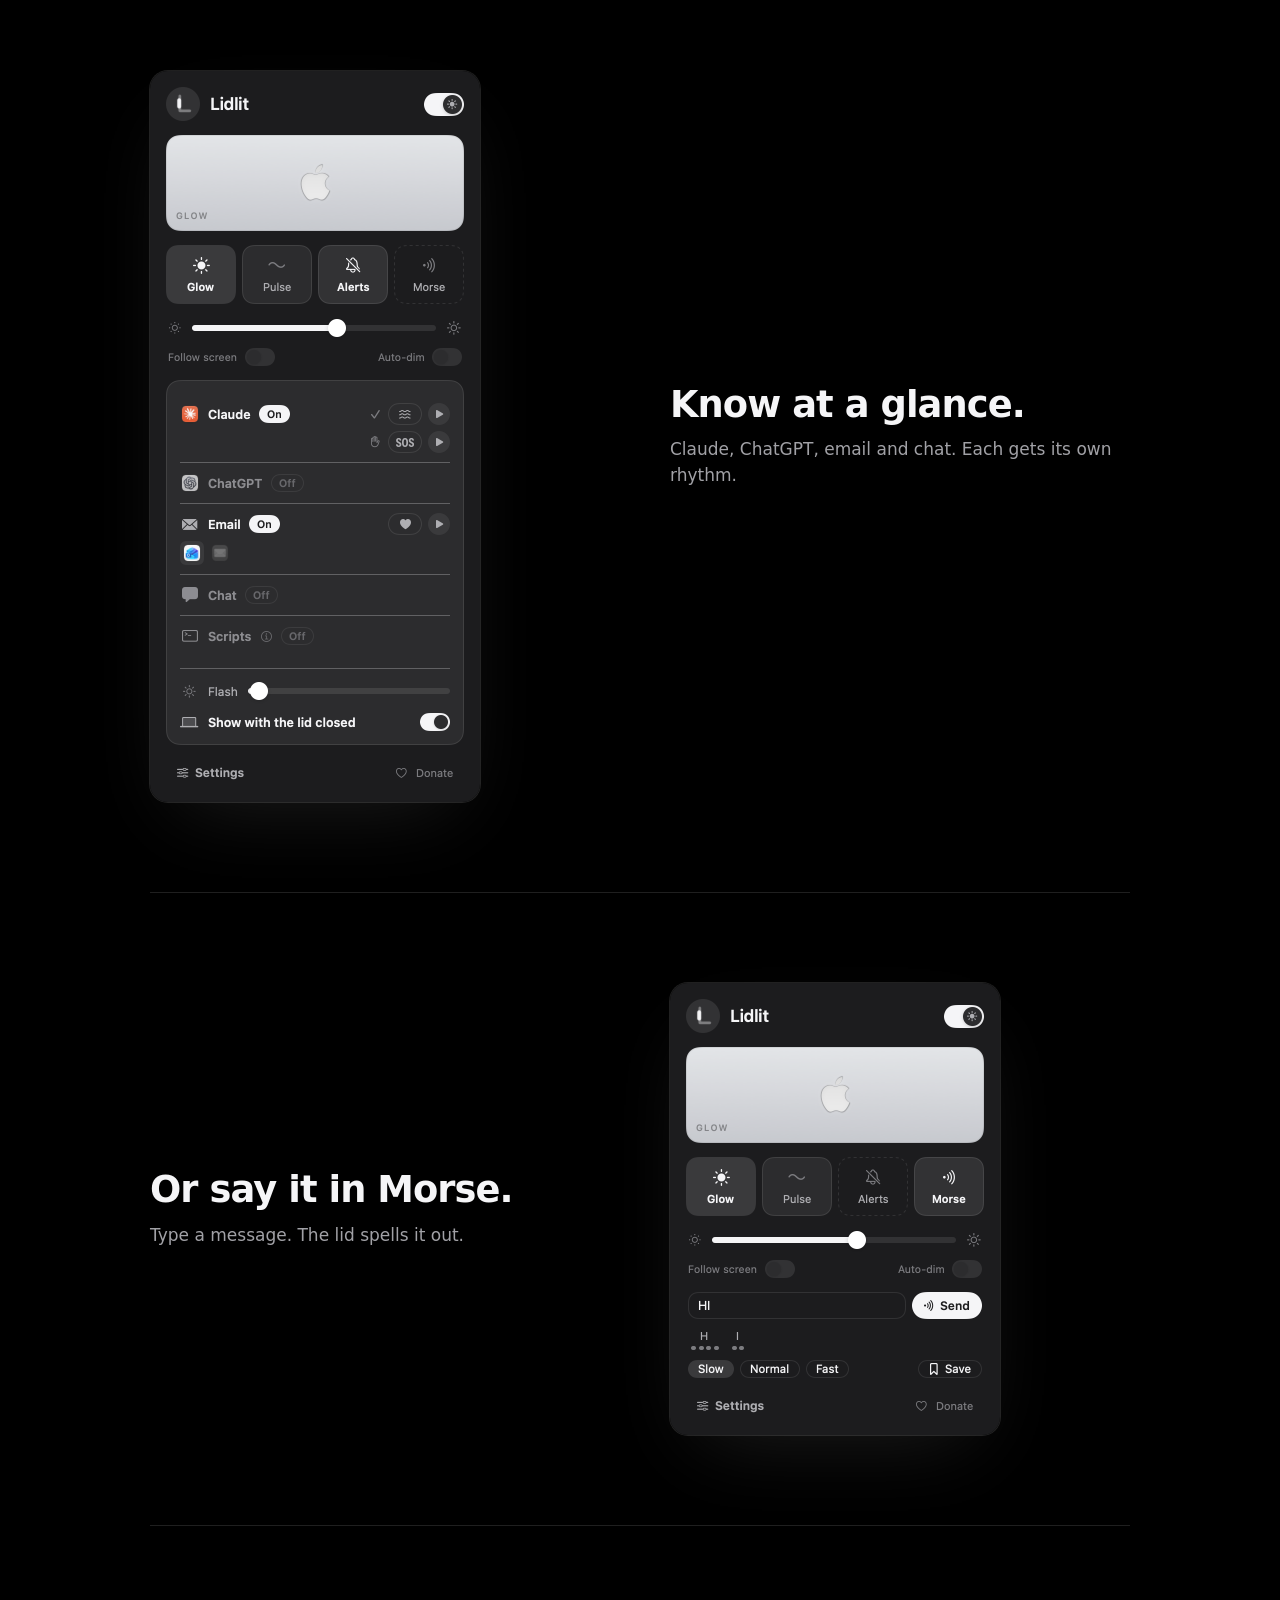
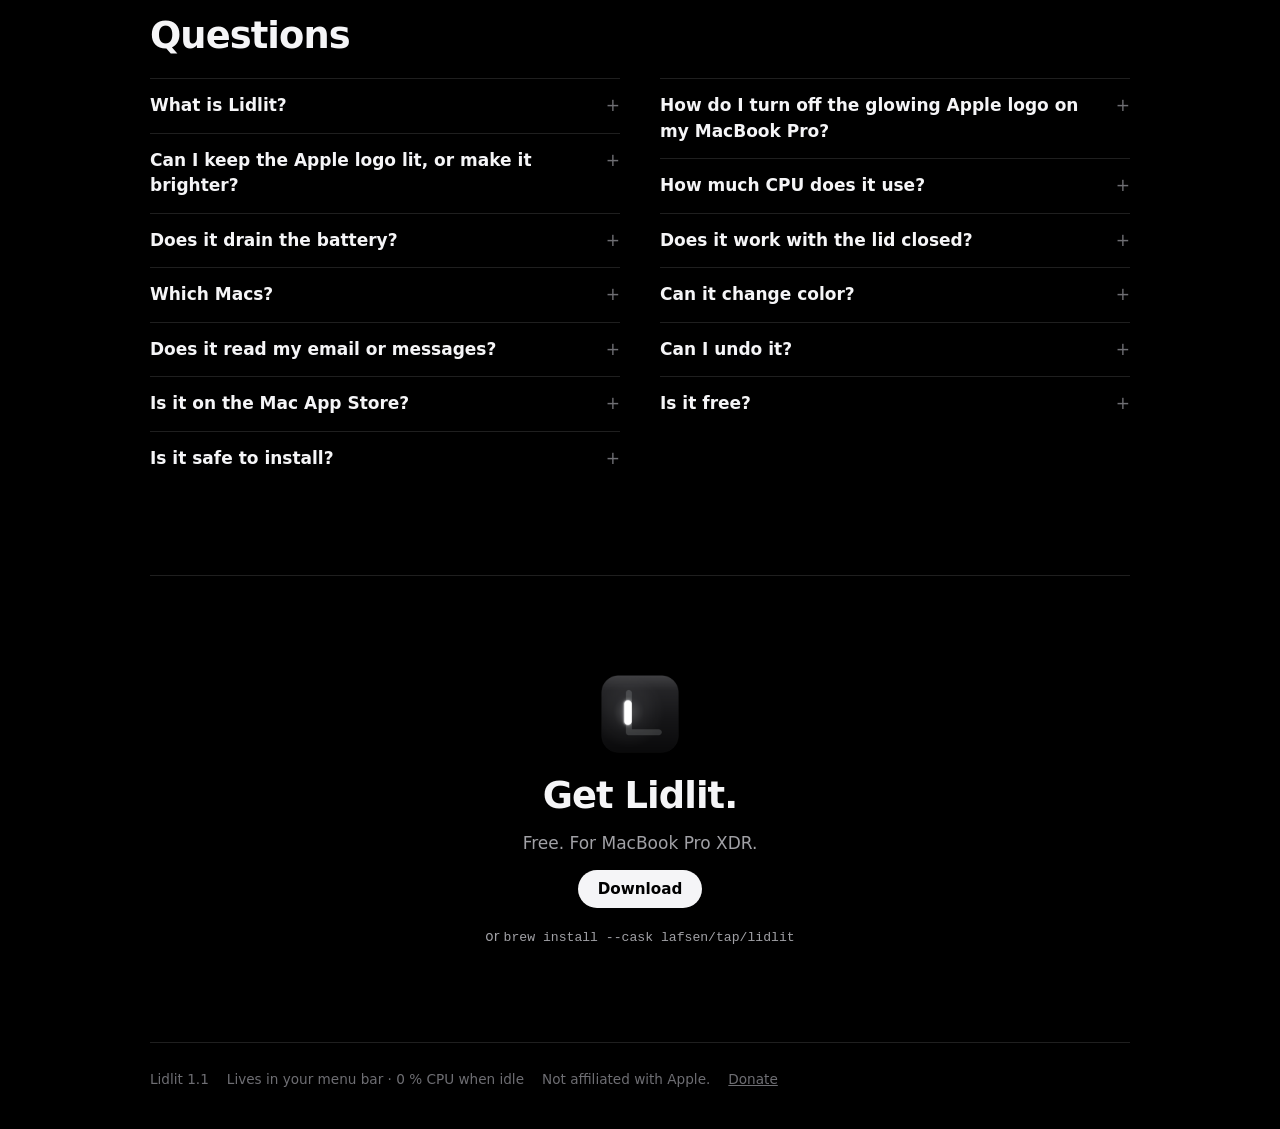
==== commit 0955a969: "Call it Donate, not Support Co-Authored-By: Claude Opus 5.5 <noreply@anthropic.com>" ====
--- a/index.html
+++ b/index.html
@@ -172,7 +172,7 @@
     "name": "Is it free?",
     "acceptedAnswer": {
      "@type": "Answer",
-     "text": "Yes, and it stays free. If you'd like to chip in anyway, you can support Lidlit."
+     "text": "Yes, and it stays free. If you'd like to chip in anyway, you can donate at lidlit.app/support."
     }
    },
    {
@@ -614,7 +614,7 @@
       <details><summary>Does it read my email or messages?</summary><p>No. It only sees the unread count on an app's Dock icon, and only for apps you turn on. None of it leaves your Mac.</p></details>
       <details><summary>Can I undo it?</summary><p>Yes. Reset hands the light back to macOS, and quitting leaves it as it is.</p></details>
       <details><summary>Is it on the Mac App Store?</summary><p>No. The App Store doesn't allow apps that drive the logo light, so Lidlit is a direct download from this site, or with Homebrew: <code>brew install --cask lafsen/tap/lidlit</code>.</p></details>
-      <details><summary>Is it free?</summary><p>Yes, and it stays free. If you'd like to chip in anyway, you can <a href="/support/">support Lidlit</a>.</p></details>
+      <details><summary>Is it free?</summary><p>Yes, and it stays free. If you'd like to chip in anyway, you can <a href="/support/">donate</a>.</p></details>
       <details><summary>Is it safe to install?</summary><p>Yes. Lidlit is signed with an Apple Developer ID and notarized by Apple, so it opens like any other Mac app. The only thing it ever contacts is lidlit.app, about once a day, to see if there is a new version (sending only its version number). You can switch that off in Settings.</p></details>
     </div>
   </section>
@@ -633,7 +633,7 @@
     <span>Lidlit 1.1</span>
     <span>Lives in your menu bar · 0 % CPU when idle</span>
     <span>Not affiliated with Apple.</span>
-    <a href="/support/" style="color:inherit">Support</a>
+    <a href="/support/" style="color:inherit">Donate</a>
   </footer>
 </div>
 
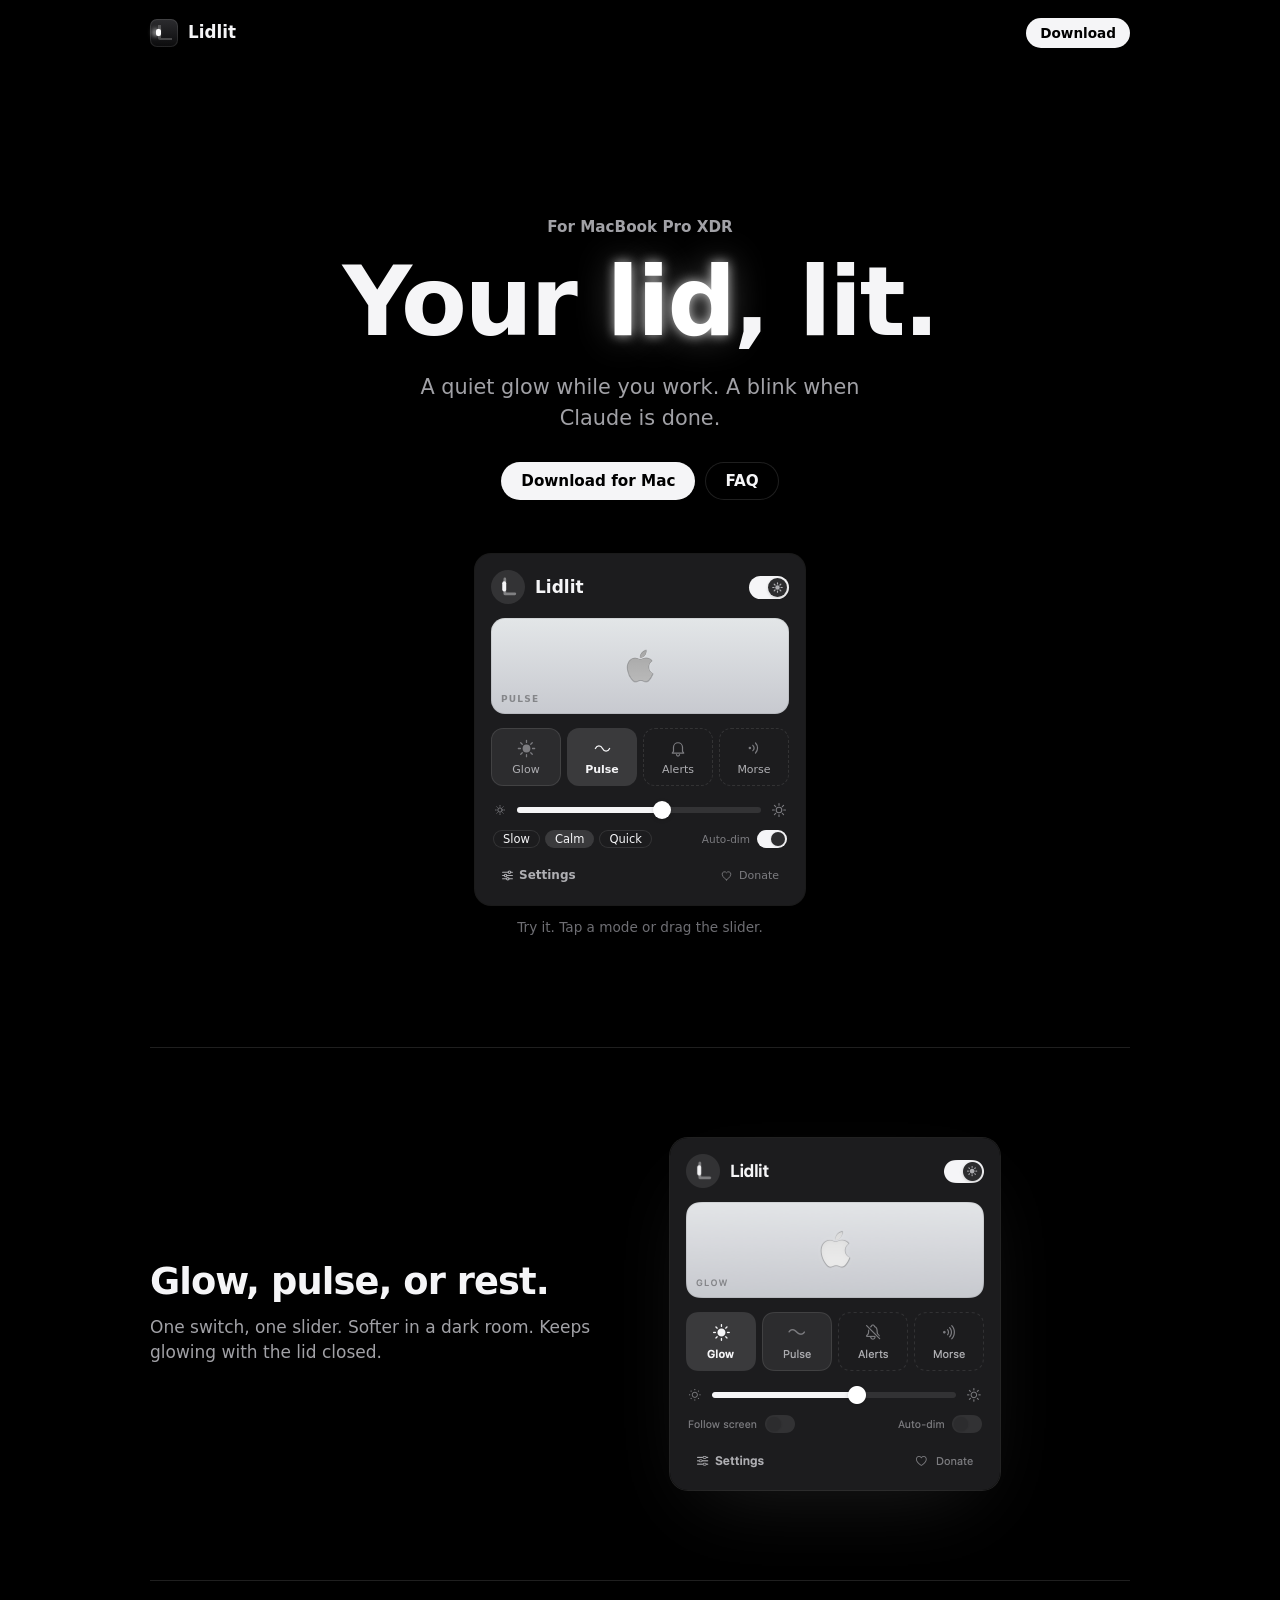
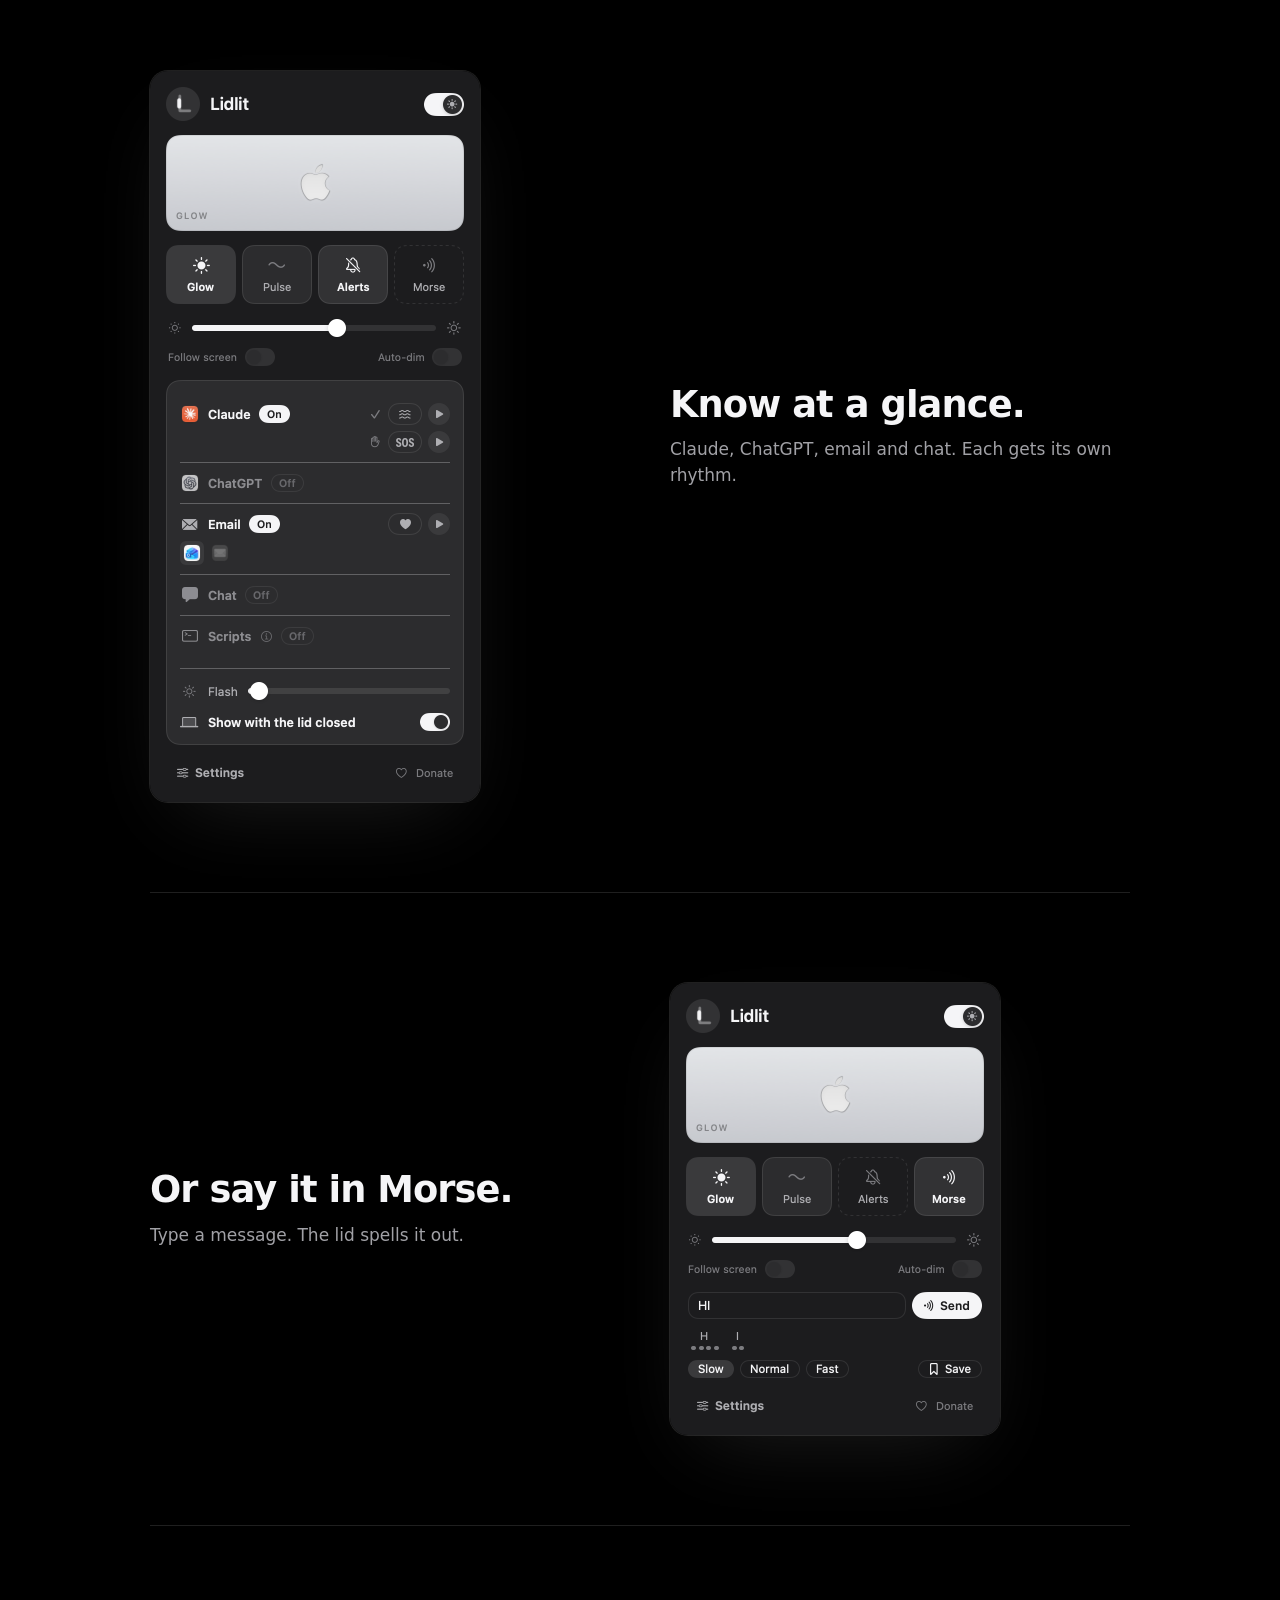
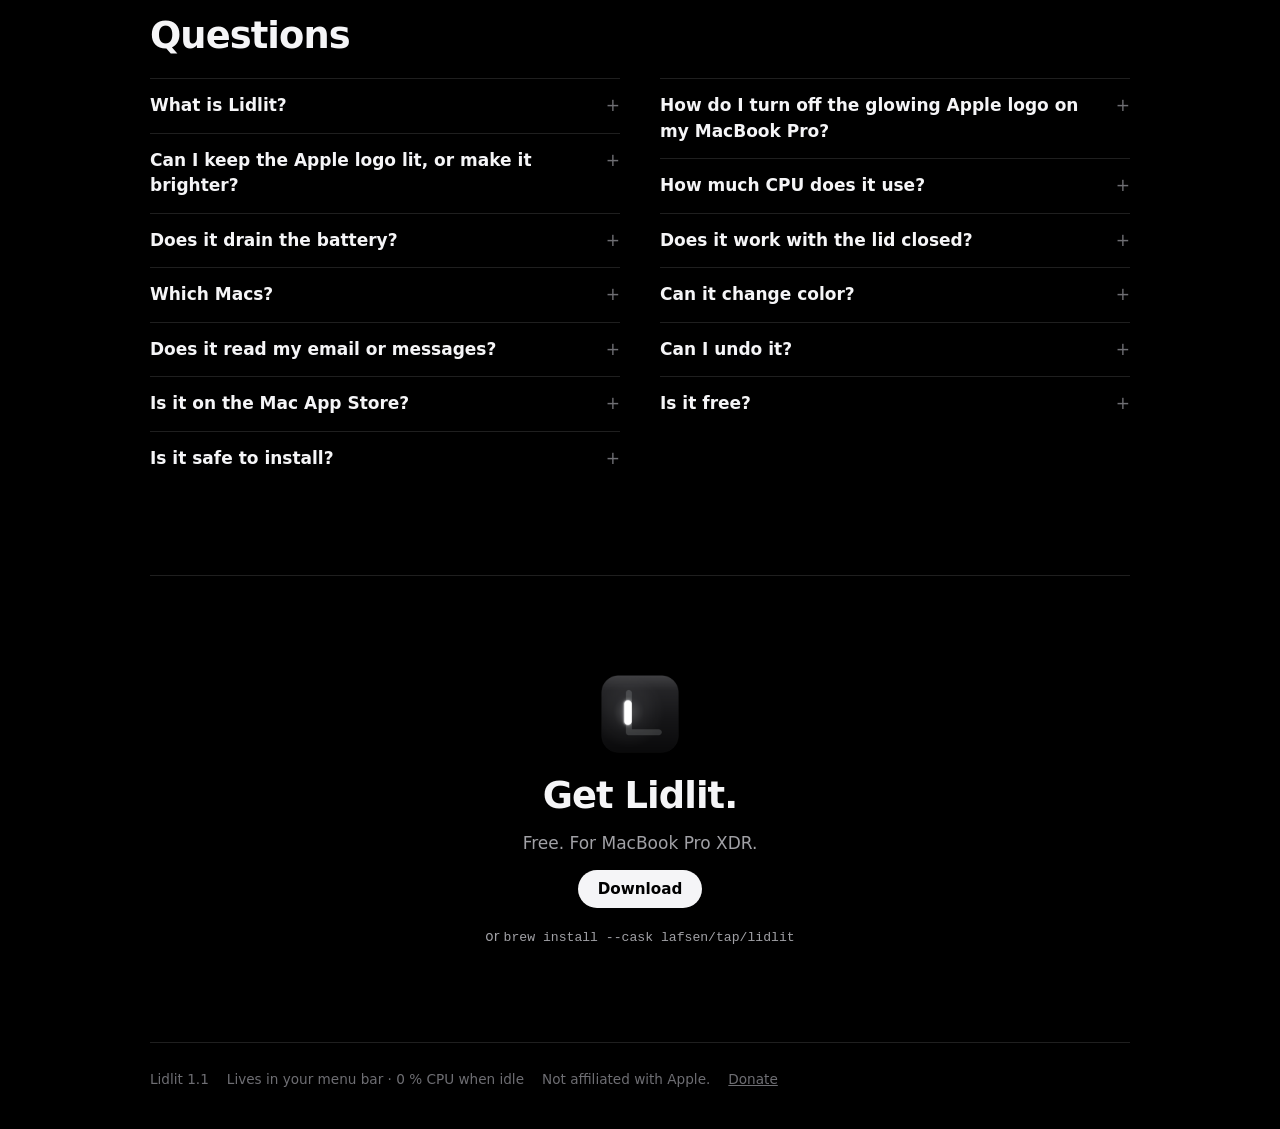
==== commit 3e371456: "Demo on phones: no sticky tooltips, no zoom on the Morse field, working brew copy Co-Authored-By: Cl" ====
--- a/index.html
+++ b/index.html
@@ -294,11 +294,11 @@
 .panel [hidden] { display: none !important; }
 /* Instant tooltips for icon-only controls. */
 .panel [data-tip] { position: relative; }
-.panel [data-tip]:hover::after, .panel [data-tip]:focus-visible::after { content: attr(data-tip); position: absolute; left: 50%; bottom: calc(100% + 6px); transform: translateX(-50%);
+@media (hover: hover) { .panel [data-tip]:hover::after, .panel [data-tip]:focus-visible::after { content: attr(data-tip); position: absolute; left: 50%; bottom: calc(100% + 6px); transform: translateX(-50%);
   white-space: nowrap; padding: 4px 8px; border-radius: 6px; background: #3a3a3c; color: #f5f5f7; font-size: 11px; font-weight: 400; line-height: 1.2;
-  box-shadow: 0 2px 8px rgba(0,0,0,.4); pointer-events: none; z-index: 5; }
+  box-shadow: 0 2px 8px rgba(0,0,0,.4); pointer-events: none; z-index: 5; } }
 .panel .lp-row6 > [data-tip]:last-child:hover::after, .panel [data-tip].tip-r:hover::after, .panel [data-tip].tip-r:focus-visible::after { left: auto; right: 0; transform: none; }
-.panel [data-tip].tip-w:hover::after, .panel [data-tip].tip-w:focus-visible::after { white-space: normal; width: max-content; max-width: 200px; text-align: left; }
+@media (hover: hover) { .panel [data-tip].tip-w:hover::after, .panel [data-tip].tip-w:focus-visible::after { white-space: normal; width: max-content; max-width: 200px; text-align: left; } }
 .lp-i { display: block; flex: none; fill: none; stroke: currentColor; stroke-width: var(--sw, 1.6); stroke-linecap: round; stroke-linejoin: round; overflow: visible; }
 .lp-i .f { fill: currentColor; stroke: none; }
 .lp-i text { fill: currentColor; stroke: none; font: 800 9.5px var(--font); letter-spacing: -.2px; }
@@ -475,6 +475,10 @@
 .lp-logo .mirror { background: linear-gradient(#383838, #666); }
 .lp-logo .light { background: #fff; opacity: 0; }
 
+@media (pointer: coarse) {
+  .panel button, .panel input, .brew { touch-action: manipulation; }
+  .panel .lp-minput { font-size: 16px; }
+}
 /* Download */
 .download { text-align: center; display: grid; justify-items: center; gap: 14px; }
 .brew { background: none; border: 0; padding: 4px 8px; font: inherit; font-size: .85rem; color: var(--ink-2); cursor: pointer; border-radius: 8px; }
@@ -837,7 +841,8 @@
     const at = e => { const r = el.getBoundingClientRect(), p = Math.min(1, Math.max(0, (e.clientX - r.left - 9 * r.width / el.offsetWidth) / Math.max(1, r.width * (1 - 18 / el.offsetWidth))));
       set(Math.round(min + p * (max - min))); };
     el.addEventListener('pointerdown', e => { el.setPointerCapture(e.pointerId); at(e); el.onpointermove = at; });
-    el.addEventListener('pointerup', () => { el.onpointermove = null; });
+    const end = () => { el.onpointermove = null; };
+    el.addEventListener('pointerup', end); el.addEventListener('pointercancel', end);
     el.addEventListener('keydown', e => {
       const d = { ArrowRight: 1, ArrowUp: 1, ArrowLeft: -1, ArrowDown: -1, PageUp: 10, PageDown: -10 }[e.key];
       if (d) { e.preventDefault(); set(Math.min(max, Math.max(min, get() + d))); }
@@ -1030,7 +1035,9 @@
   items.forEach((d, i) => cols[i % 2].appendChild(d)); })();
 </script>
 <!-- Visitor counts: GoatCounter, no cookies, no personal data. -->
-<script data-goatcounter="https://lidlit.goatcounter.com/count" async src="https://gc.zgo.at/count.js">document.querySelector('.brew').addEventListener('click',e=>{const b=e.currentTarget;navigator.clipboard?.writeText('brew install --cask lafsen/tap/lidlit').then(()=>{b.classList.add('copied');setTimeout(()=>b.classList.remove('copied'),1600)})});
+<script>
+document.querySelector('.brew').addEventListener('click',e=>{const b=e.currentTarget;navigator.clipboard?.writeText('brew install --cask lafsen/tap/lidlit').then(()=>{b.classList.add('copied');setTimeout(()=>b.classList.remove('copied'),1600)})});
 </script>
+<script data-goatcounter="https://lidlit.goatcounter.com/count" async src="https://gc.zgo.at/count.js"></script>
 </body>
 </html>
